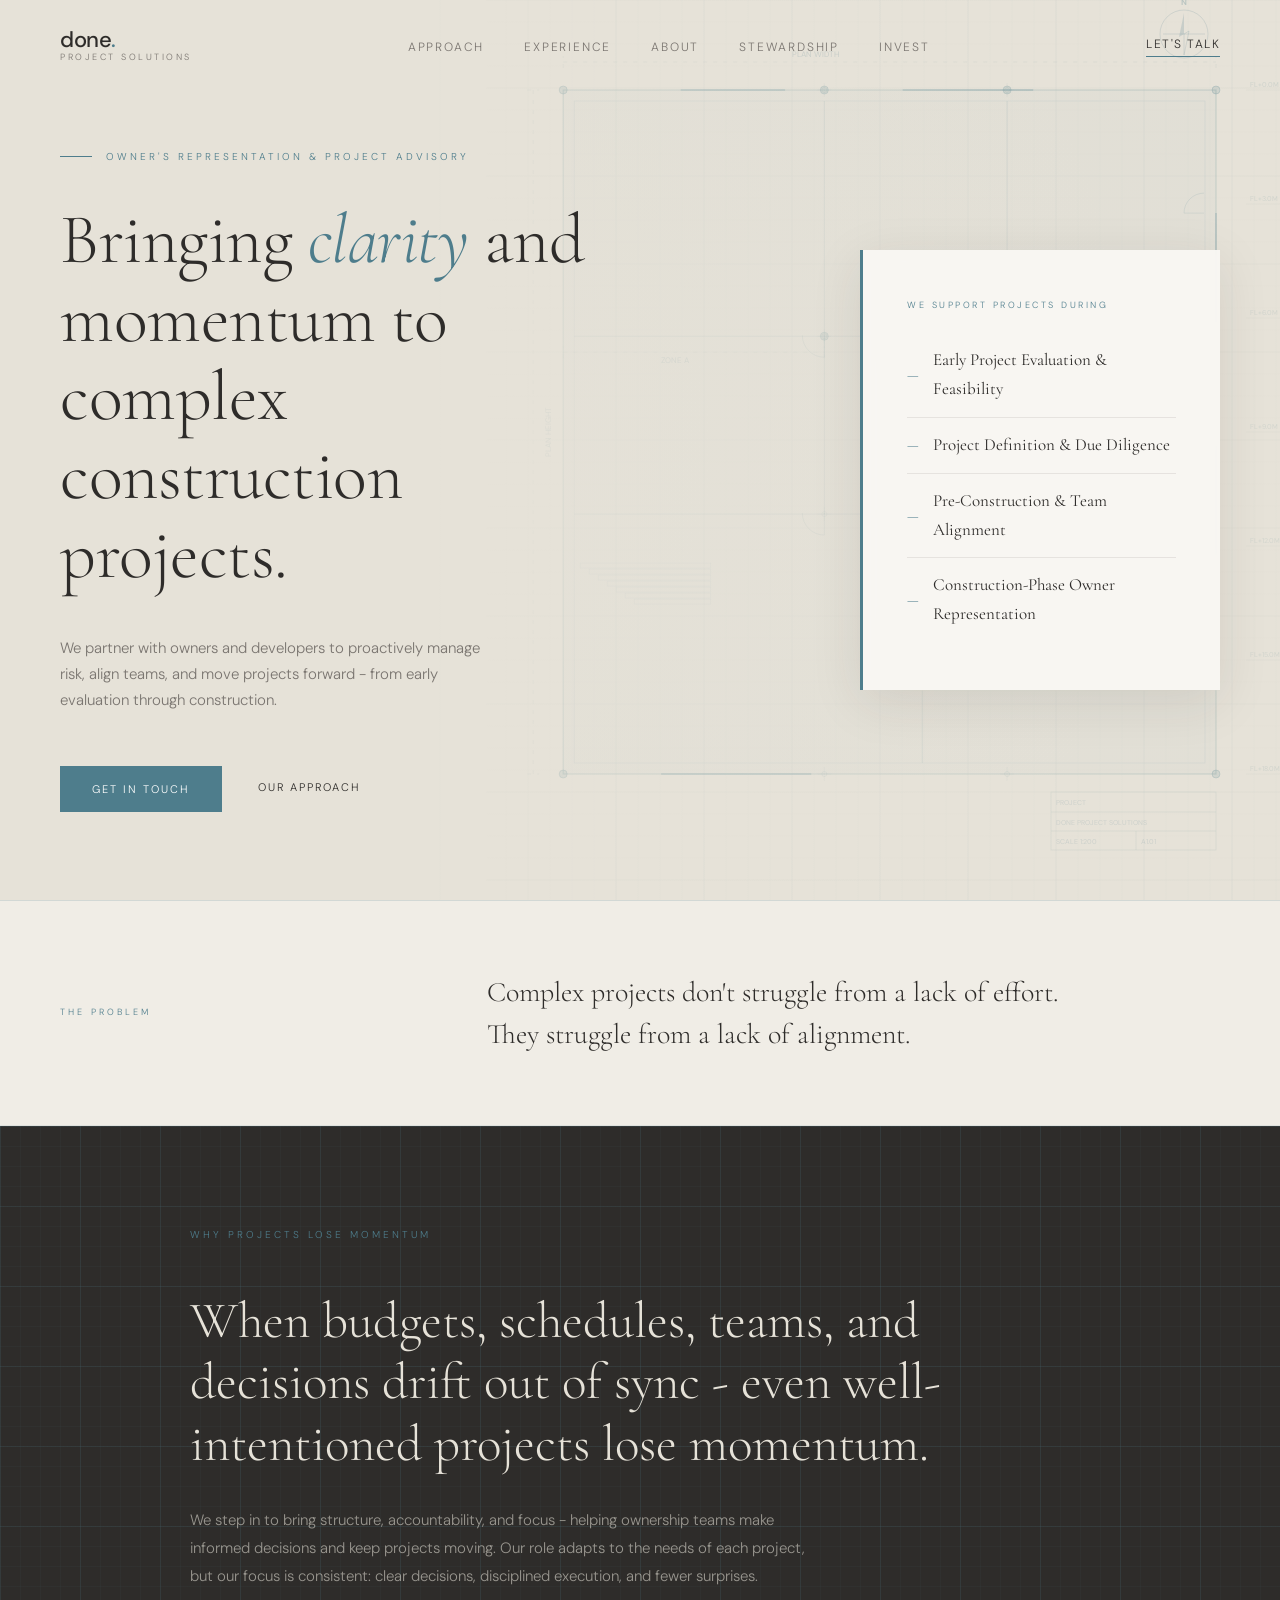
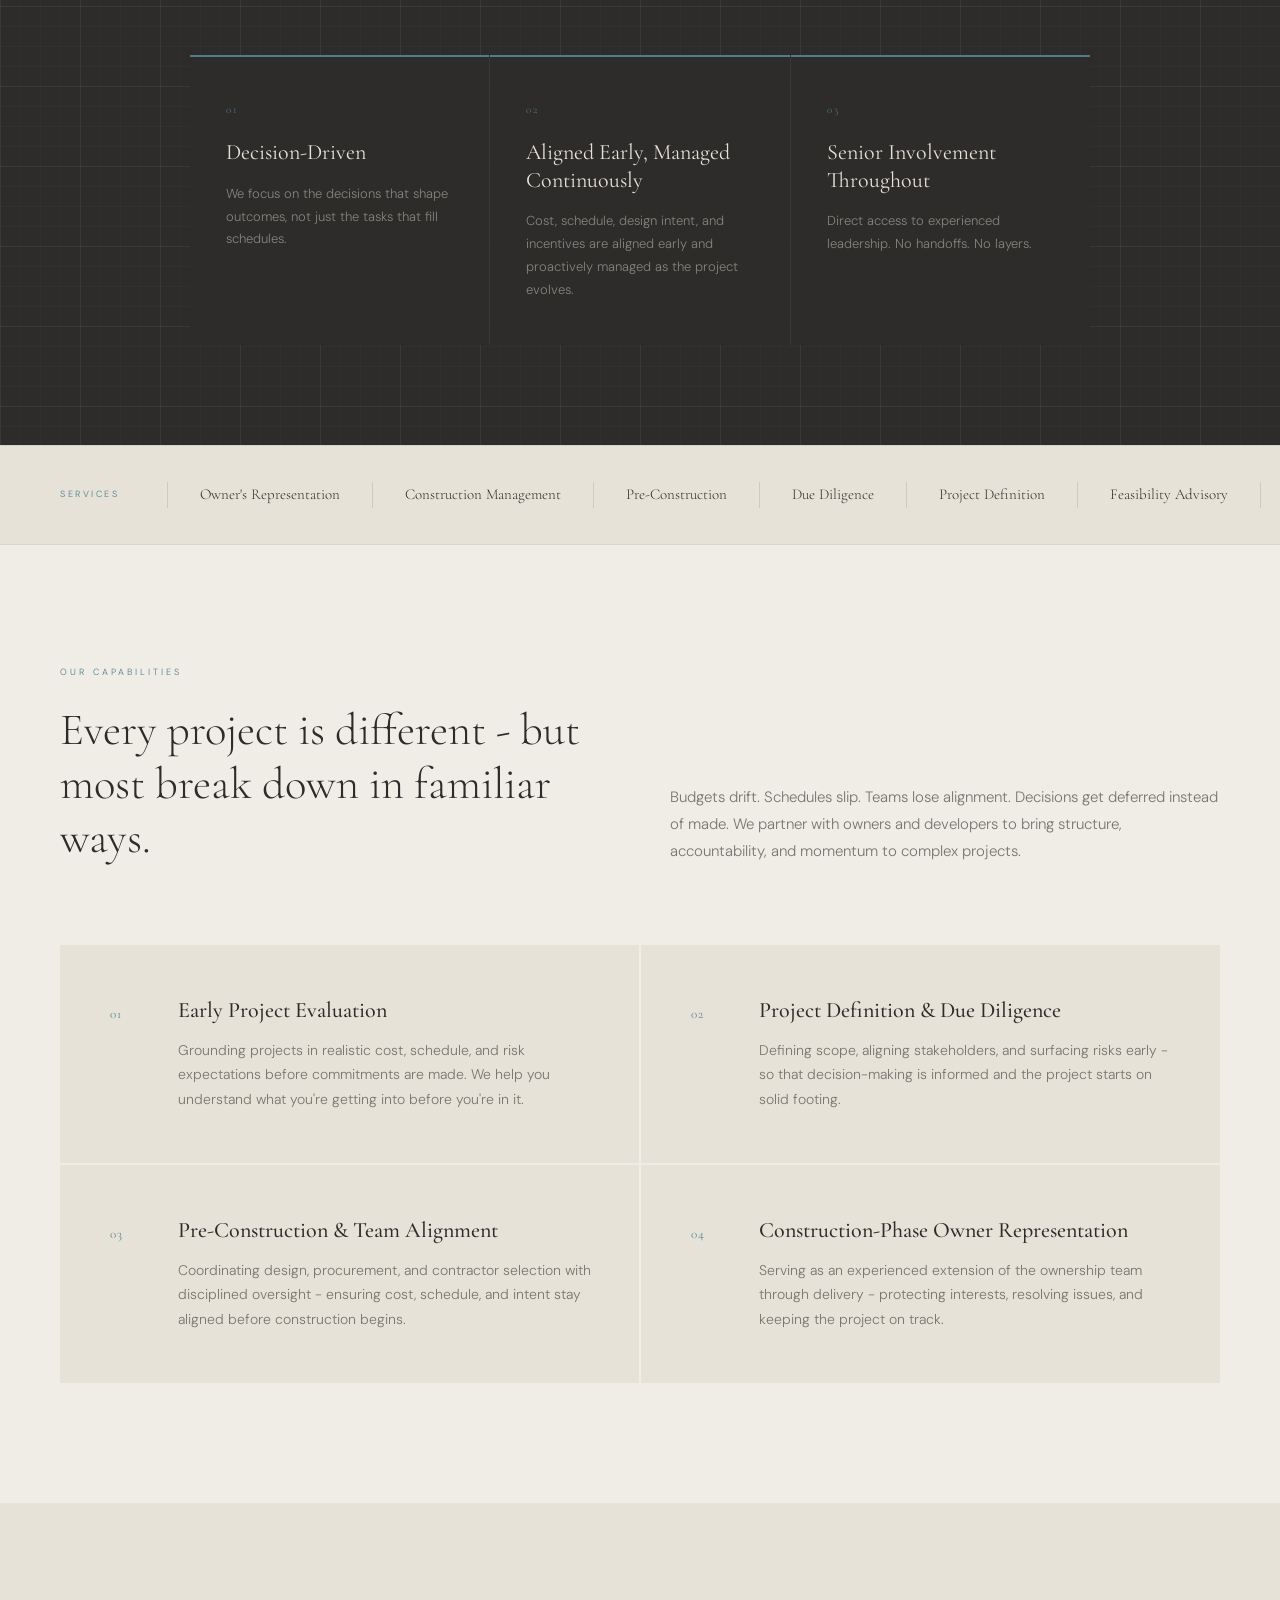
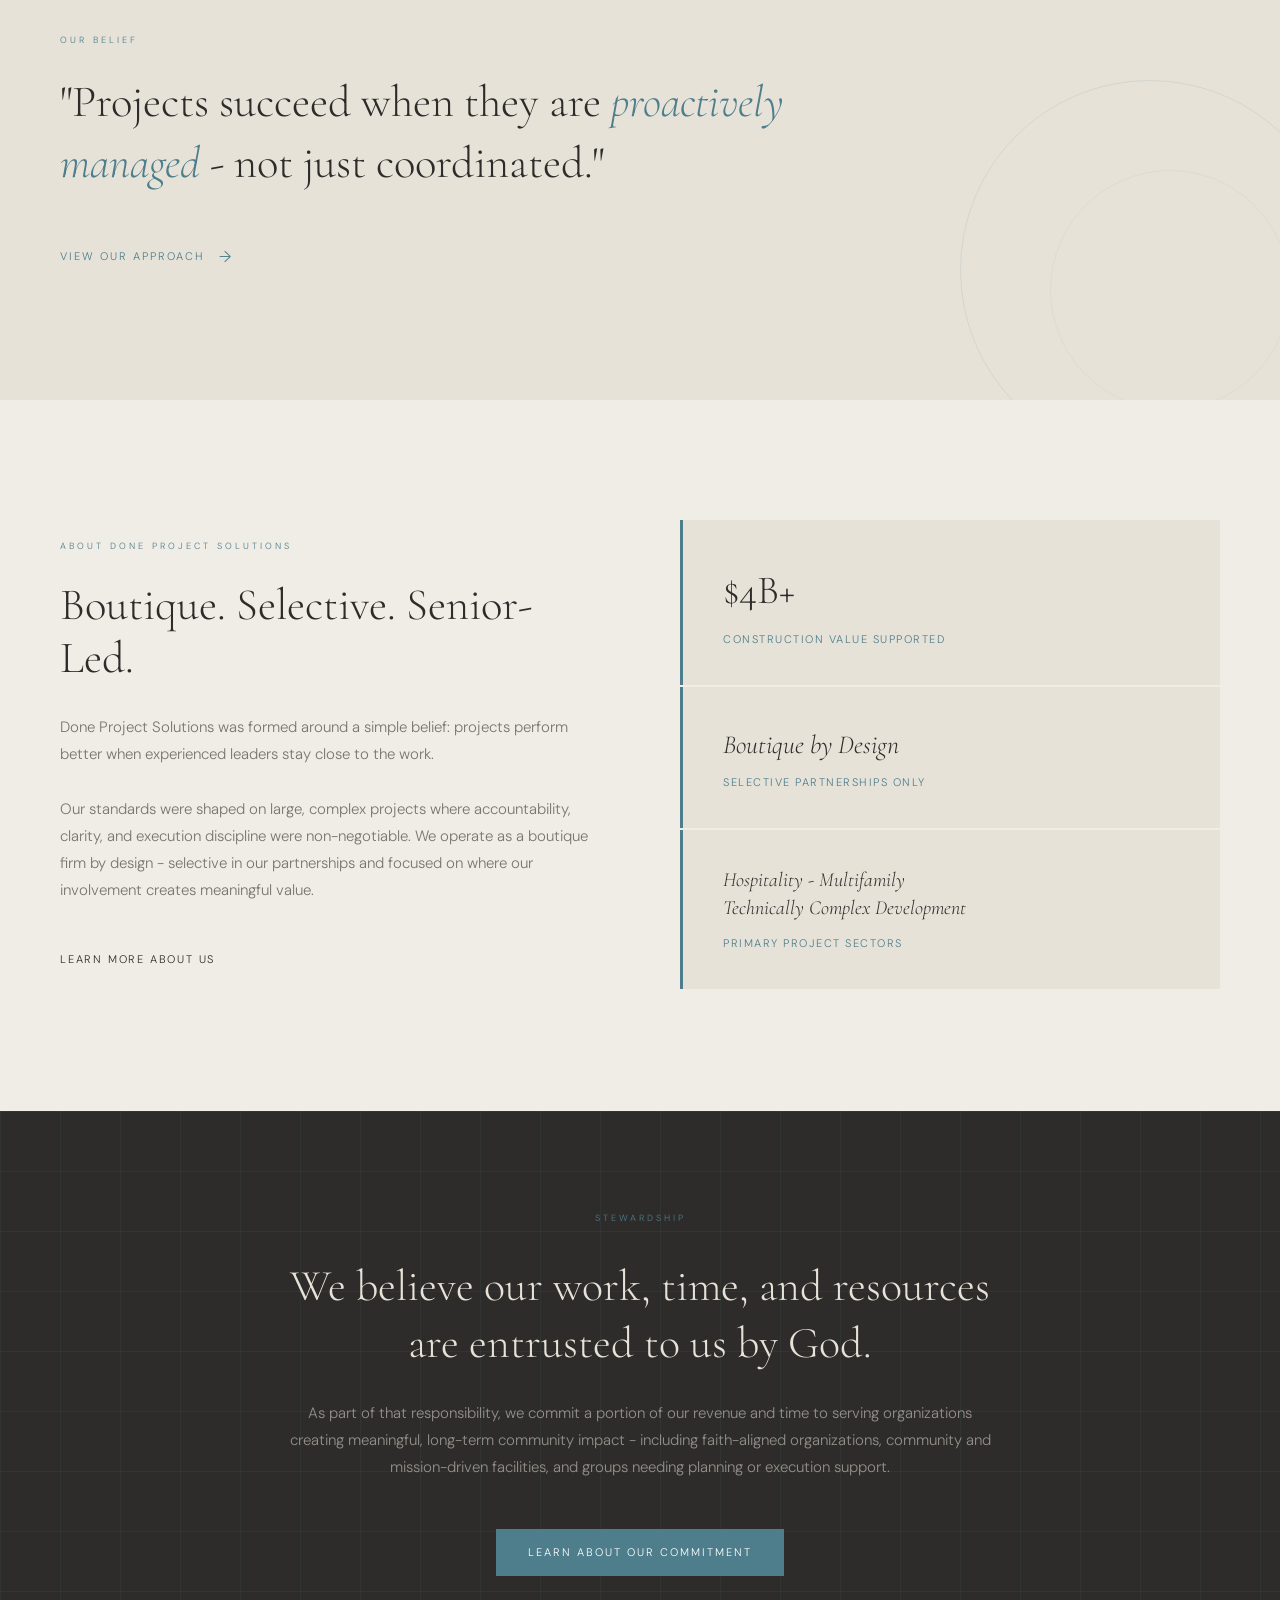
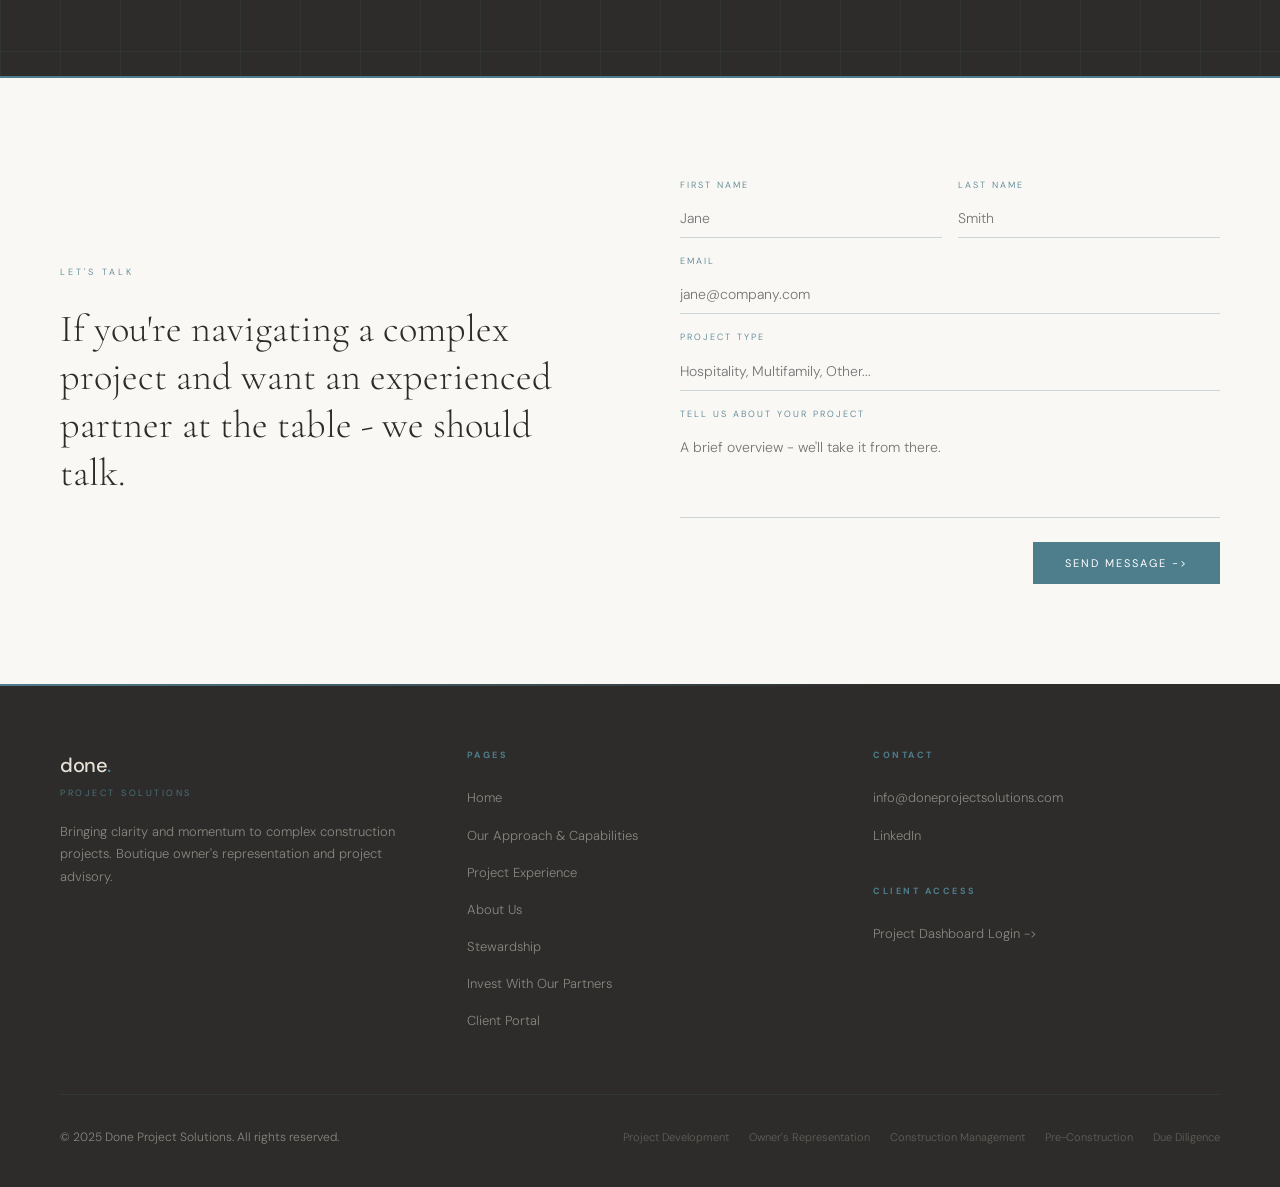
==== index.html @ 7e6932e5 "Add initial Done Project Solutions landing page Create a complete single-page marketing site with st" ====
<!DOCTYPE html>
<html lang="en">
<head>
  <meta charset="UTF-8" />
  <meta name="viewport" content="width=device-width, initial-scale=1.0" />
  <title>Done Project Solutions</title>
  <link rel="preconnect" href="https://fonts.googleapis.com" />
  <link rel="preconnect" href="https://fonts.gstatic.com" crossorigin />
  <link href="https://fonts.googleapis.com/css2?family=Cormorant+Garamond:ital,wght@0,300;0,400;0,500;0,600;1,300;1,400&family=DM+Sans:wght@300;400;500&display=swap" rel="stylesheet" />
  <style>
    *, *::before, *::after { box-sizing: border-box; margin: 0; padding: 0; }

    :root {
      --beige:     #e6e2d8;
      --beige-lt:  #f0ede6;
      --charcoal:  #2e2c2a;
      --mid:       #7a7570;
      --warm:      #c8bfaf;
      --off-white: #faf8f5;
      --accent:    #4e7d8c;
      --accent-lt: rgba(78,125,140,0.08);
      --serif:     'Cormorant Garamond', Georgia, serif;
      --sans:      'DM Sans', sans-serif;
    }

    html { scroll-behavior: smooth; }

    body {
      background: var(--beige);
      color: var(--charcoal);
      font-family: var(--sans);
      font-weight: 300;
      font-size: 16px;
      line-height: 1.7;
      -webkit-font-smoothing: antialiased;
    }

    /* ── NAV ── */
    nav {
      position: fixed; top: 0; left: 0; right: 0; z-index: 100;
      display: flex; align-items: center; justify-content: space-between;
      padding: 28px 60px;
      background: transparent;
      transition: background 0.4s ease, padding 0.4s ease;
    }
    nav.scrolled {
      background: rgba(230,226,216,0.96);
      backdrop-filter: blur(10px);
      padding: 18px 60px;
      border-bottom: 1px solid rgba(78,125,140,0.14);
    }
    .nav-logo {
      display: flex; flex-direction: column; line-height: 1.1;
      text-decoration: none; color: var(--charcoal);
    }
    .nav-logo .wordmark { font-family: var(--sans); font-weight: 500; font-size: 22px; letter-spacing: -0.5px; }
    .nav-logo .wordmark .dot { color: var(--accent); }
    .nav-logo .sub { font-size: 9px; letter-spacing: 2.5px; text-transform: uppercase; color: var(--mid); margin-top: 1px; }
    .nav-links { display: flex; gap: 40px; list-style: none; }
    .nav-links a { font-size: 12px; letter-spacing: 1.8px; text-transform: uppercase; text-decoration: none; color: var(--mid); transition: color 0.2s; }
    .nav-links a:hover { color: var(--accent); }
    .nav-cta { font-size: 12px; letter-spacing: 1.5px; text-transform: uppercase; text-decoration: none; color: var(--charcoal); border-bottom: 1px solid var(--accent); padding-bottom: 1px; transition: color 0.2s; }
    .nav-cta:hover { color: var(--accent); }

    /* ── HERO ── */
    .hero {
      min-height: 100vh;
      display: grid; grid-template-columns: 1fr 1fr;
      align-items: center;
      padding: 0 60px 80px;
      position: relative; overflow: hidden;
      background: var(--beige);
    }
    #blueprint-canvas {
      position: absolute; inset: 0;
      width: 100%; height: 100%;
      pointer-events: none; z-index: 0;
    }
    .hero-vignette {
      position: absolute; inset: 0; z-index: 1; pointer-events: none;
      background:
        radial-gradient(ellipse 60% 85% at 30% 50%, rgba(230,226,216,0.88) 0%, transparent 100%),
        radial-gradient(ellipse 45% 70% at 78% 55%, rgba(230,226,216,0.60) 0%, transparent 100%);
    }
    .hero-left { padding-top: 140px; align-self: center; position: relative; z-index: 2; }
    .hero-eyebrow {
      font-size: 10px; letter-spacing: 3px; text-transform: uppercase;
      color: var(--accent); margin-bottom: 36px;
      display: flex; align-items: center; gap: 14px;
    }
    .hero-eyebrow::before { content: ''; display: block; width: 32px; height: 1px; background: var(--accent); }
    .hero-headline {
      font-family: var(--serif); font-weight: 300;
      font-size: clamp(42px, 5.5vw, 72px); line-height: 1.12;
      letter-spacing: -0.5px; color: var(--charcoal);
      margin-bottom: 40px; max-width: 560px;
    }
    .hero-headline em { font-style: italic; color: var(--accent); }
    .hero-sub { font-size: 15px; color: var(--mid); line-height: 1.75; max-width: 420px; margin-bottom: 52px; }
    .hero-actions { display: flex; align-items: center; gap: 36px; }

    .btn-primary {
      display: inline-block; padding: 14px 32px;
      background: var(--accent); color: #fff;
      font-family: var(--sans); font-size: 11px; letter-spacing: 2px;
      text-transform: uppercase; text-decoration: none; border: none; cursor: pointer;
      transition: background 0.25s;
    }
    .btn-primary:hover { background: #3c636f; }
    .btn-text {
      font-size: 11px; letter-spacing: 1.8px; text-transform: uppercase;
      color: var(--charcoal); text-decoration: none;
      border-bottom: 1px solid transparent; padding-bottom: 2px;
      transition: border-color 0.2s, color 0.2s;
    }
    .btn-text:hover { border-color: var(--accent); color: var(--accent); }

    .hero-right {
      display: flex; justify-content: flex-end; align-items: center;
      padding-top: 120px; position: relative; z-index: 2;
    }
    .hero-card {
      width: 360px;
      background: rgba(250,248,245,0.93);
      backdrop-filter: blur(8px);
      padding: 48px 44px;
      border-left: 3px solid var(--accent);
      box-shadow: 0 12px 48px rgba(46,44,42,0.10);
    }
    .hero-card-label { font-size: 9px; letter-spacing: 2.5px; text-transform: uppercase; color: var(--accent); margin-bottom: 20px; }
    .hero-card ul { list-style: none; }
    .hero-card ul li {
      font-family: var(--serif); font-size: 17px; font-weight: 400; color: var(--charcoal);
      padding: 13px 0; border-bottom: 1px solid rgba(122,117,112,0.15);
      display: flex; align-items: center; gap: 14px;
    }
    .hero-card ul li::before { content: '—'; color: var(--accent); font-size: 14px; flex-shrink: 0; }
    .hero-card ul li:last-child { border-bottom: none; }

    /* ── DIVIDER ── */
    .divider-section {
      padding: 70px 60px;
      border-top: 1px solid rgba(78,125,140,0.18);
      border-bottom: 1px solid rgba(78,125,140,0.10);
      display: grid; grid-template-columns: 1fr 2fr; gap: 60px; align-items: center;
      background: var(--beige-lt);
    }
    .divider-label { font-size: 9px; letter-spacing: 3px; text-transform: uppercase; color: var(--accent); }
    .divider-text { font-family: var(--serif); font-size: clamp(20px, 2.5vw, 28px); font-weight: 300; line-height: 1.5; }

    /* ── TENSION ── */
    .tension {
      padding: 100px 60px;
      background: var(--charcoal); color: var(--beige);
      position: relative; overflow: hidden;
    }
    .tension::before {
      content: '';
      position: absolute; inset: 0; pointer-events: none;
      background-image:
        linear-gradient(rgba(78,125,140,0.13) 1px, transparent 1px),
        linear-gradient(90deg, rgba(78,125,140,0.13) 1px, transparent 1px),
        linear-gradient(rgba(78,125,140,0.05) 1px, transparent 1px),
        linear-gradient(90deg, rgba(78,125,140,0.05) 1px, transparent 1px);
      background-size: 80px 80px, 80px 80px, 20px 20px, 20px 20px;
    }
    .tension-inner { max-width: 900px; margin: 0 auto; position: relative; z-index: 1; }
    .tension-eyebrow { font-size: 10px; letter-spacing: 3px; text-transform: uppercase; color: var(--accent); margin-bottom: 48px; }
    .tension-headline { font-family: var(--serif); font-size: clamp(32px, 4vw, 52px); font-weight: 300; line-height: 1.2; margin-bottom: 32px; }
    .tension-body { font-size: 15px; color: rgba(230,226,216,0.58); line-height: 1.85; max-width: 640px; margin-bottom: 64px; }
    .tension-pillars {
      display: grid; grid-template-columns: repeat(3, 1fr);
      gap: 1px; background: rgba(78,125,140,0.18);
    }
    .pillar { background: var(--charcoal); padding: 44px 36px; border-top: 2px solid var(--accent); transition: background 0.3s; }
    .pillar:hover { background: rgba(78,125,140,0.06); }
    .pillar-num { font-family: var(--serif); font-size: 11px; letter-spacing: 2px; color: var(--accent); margin-bottom: 20px; }
    .pillar-title { font-family: var(--serif); font-size: 22px; font-weight: 400; color: var(--beige); margin-bottom: 16px; line-height: 1.25; }
    .pillar-text { font-size: 13px; color: rgba(230,226,216,0.48); line-height: 1.75; }

    /* ── SERVICES BAR ── */
    .services-bar {
      padding: 36px 60px;
      border-top: 1px solid rgba(78,125,140,0.14);
      border-bottom: 1px solid rgba(78,125,140,0.10);
      background: var(--beige);
      display: flex; align-items: center; overflow-x: auto;
    }
    .services-bar-label { font-size: 9px; letter-spacing: 2.5px; text-transform: uppercase; color: var(--accent); white-space: nowrap; margin-right: 48px; flex-shrink: 0; }
    .service-pill { font-family: var(--serif); font-size: 15px; color: var(--charcoal); white-space: nowrap; padding: 0 32px; border-left: 1px solid rgba(78,125,140,0.2); }
    .service-pill:last-child { border-right: 1px solid rgba(78,125,140,0.2); }

    /* ── APPROACH ── */
    .approach { padding: 120px 60px; background: var(--beige-lt); }
    .section-header { display: grid; grid-template-columns: 1fr 1fr; gap: 60px; margin-bottom: 80px; align-items: end; }
    .section-label { font-size: 9px; letter-spacing: 3px; text-transform: uppercase; color: var(--accent); margin-bottom: 24px; }
    .section-headline { font-family: var(--serif); font-size: clamp(32px, 3.5vw, 48px); font-weight: 300; line-height: 1.2; }
    .section-intro { font-size: 15px; color: var(--mid); line-height: 1.8; align-self: end; }
    .approach-items { display: grid; grid-template-columns: repeat(2, 1fr); gap: 2px; }
    .approach-item {
      background: var(--beige); padding: 52px 48px;
      display: grid; grid-template-columns: 40px 1fr; gap: 28px; align-items: start;
      border-left: 2px solid transparent;
      transition: background 0.25s, border-color 0.25s;
    }
    .approach-item:hover { background: var(--off-white); border-left-color: var(--accent); }
    .approach-item-num { font-family: var(--serif); font-size: 13px; letter-spacing: 1px; color: var(--accent); padding-top: 6px; }
    .approach-item-title { font-family: var(--serif); font-size: 22px; font-weight: 500; margin-bottom: 14px; line-height: 1.2; }
    .approach-item-text { font-size: 14px; color: var(--mid); line-height: 1.75; }

    /* ── STATEMENT ── */
    .statement {
      padding: 130px 60px; background: var(--beige);
      position: relative; overflow: hidden;
    }
    .statement::after {
      content: '';
      position: absolute; bottom: -60px; right: -60px;
      width: 380px; height: 380px; border-radius: 50%;
      border: 1px solid rgba(78,125,140,0.12); pointer-events: none;
    }
    .statement::before {
      content: '';
      position: absolute; bottom: -10px; right: -10px;
      width: 240px; height: 240px; border-radius: 50%;
      border: 1px solid rgba(78,125,140,0.07); pointer-events: none;
    }
    .statement-inner { max-width: 820px; position: relative; z-index: 1; }
    .statement-quote { font-family: var(--serif); font-size: clamp(28px, 3.5vw, 46px); font-weight: 300; line-height: 1.35; margin-bottom: 48px; }
    .statement-quote em { font-style: italic; color: var(--accent); }
    .statement-link { display: inline-flex; align-items: center; gap: 14px; font-size: 11px; letter-spacing: 2px; text-transform: uppercase; text-decoration: none; color: var(--accent); }
    .statement-link::after { content: '→'; font-size: 16px; transition: transform 0.2s; }
    .statement-link:hover::after { transform: translateX(5px); }

    /* ── ABOUT ── */
    .about-section { padding: 120px 60px; background: var(--beige-lt); display: grid; grid-template-columns: 1fr 1fr; gap: 80px; align-items: center; }
    .stat-card { padding: 36px 40px; border-left: 3px solid var(--accent); background: var(--beige); margin-bottom: 2px; transition: background 0.25s; }
    .stat-card:hover { background: var(--off-white); }
    .stat-number { font-family: var(--serif); font-size: 40px; color: var(--charcoal); font-weight: 300; }
    .stat-label { font-size: 11px; letter-spacing: 1.5px; text-transform: uppercase; color: var(--accent); margin-top: 6px; }

    /* ── STEWARDSHIP ── */
    .stewardship-section {
      padding: 100px 60px; background: var(--charcoal); color: var(--beige);
      position: relative; overflow: hidden;
    }
    .stewardship-section::before {
      content: '';
      position: absolute; inset: 0;
      background-image:
        linear-gradient(rgba(78,125,140,0.10) 1px, transparent 1px),
        linear-gradient(90deg, rgba(78,125,140,0.10) 1px, transparent 1px);
      background-size: 60px 60px;
      pointer-events: none;
    }

    /* ── CONTACT CTA ── */
    .contact-cta {
      padding: 100px 60px; background: var(--off-white);
      display: grid; grid-template-columns: 1fr 1fr; gap: 80px; align-items: center;
      border-top: 2px solid var(--accent);
    }
    .cta-headline { font-family: var(--serif); font-size: clamp(30px, 3vw, 42px); font-weight: 300; line-height: 1.25; }
    .cta-form { display: flex; flex-direction: column; gap: 16px; }
    .form-row { display: grid; grid-template-columns: 1fr 1fr; gap: 16px; }
    .form-field { display: flex; flex-direction: column; gap: 6px; }
    .form-field label { font-size: 9px; letter-spacing: 2px; text-transform: uppercase; color: var(--accent); }
    .form-field input, .form-field textarea {
      background: none; border: none;
      border-bottom: 1px solid rgba(78,125,140,0.28);
      padding: 10px 0;
      font-family: var(--sans); font-size: 14px; font-weight: 300; color: var(--charcoal);
      outline: none; transition: border-color 0.2s; width: 100%;
    }
    .form-field input:focus, .form-field textarea:focus { border-bottom-color: var(--accent); }
    .form-field textarea { resize: none; height: 90px; }
    .form-submit { margin-top: 8px; display: flex; justify-content: flex-end; }

    /* ── FOOTER ── */
    footer { background: var(--charcoal); color: rgba(230,226,216,0.5); padding: 64px 60px 40px; position: relative; }
    footer::before { content: ''; position: absolute; top: 0; left: 0; right: 0; height: 2px; background: linear-gradient(90deg, var(--accent) 0%, transparent 70%); }
    .footer-top { display: grid; grid-template-columns: 1fr 1fr 1fr; gap: 60px; margin-bottom: 60px; }
    .footer-brand .wordmark { font-family: var(--sans); font-weight: 500; font-size: 20px; color: var(--beige); letter-spacing: -0.5px; }
    .footer-brand .wordmark .dot { color: var(--accent); }
    .footer-brand .sub { font-size: 9px; letter-spacing: 2.5px; text-transform: uppercase; color: var(--accent); margin-top: 4px; margin-bottom: 20px; }
    .footer-brand p { font-size: 13px; line-height: 1.7; }
    .footer-col h4 { font-size: 9px; letter-spacing: 2.5px; text-transform: uppercase; color: var(--accent); margin-bottom: 20px; }
    .footer-col ul { list-style: none; display: flex; flex-direction: column; gap: 10px; }
    .footer-col ul li a { font-size: 13px; color: rgba(230,226,216,0.5); text-decoration: none; transition: color 0.2s; }
    .footer-col ul li a:hover { color: var(--beige); }
    .footer-bottom { border-top: 1px solid rgba(78,125,140,0.12); padding-top: 32px; display: flex; justify-content: space-between; align-items: center; font-size: 12px; }
    .footer-services { display: flex; flex-wrap: wrap; gap: 6px 20px; font-size: 11px; color: rgba(230,226,216,0.28); }

    /* ── REVEAL ── */
    .reveal { opacity: 0; transform: translateY(28px); transition: opacity 0.75s ease, transform 0.75s ease; }
    .reveal.visible { opacity: 1; transform: none; }
    .reveal-delay-1 { transition-delay: 0.10s; }
    .reveal-delay-2 { transition-delay: 0.20s; }
    .reveal-delay-3 { transition-delay: 0.32s; }

    /* ── MOBILE ── */
    @media (max-width: 900px) {
      nav { padding: 24px 28px; }
      nav.scrolled { padding: 16px 28px; }
      .nav-links, .nav-cta { display: none; }
      .hero { grid-template-columns: 1fr; padding: 120px 28px 60px; min-height: auto; }
      .hero-left { padding-top: 0; }
      .hero-right { display: none; }
      .divider-section, .tension, .approach, .statement, .about-section, .stewardship-section, .contact-cta { padding: 70px 28px; }
      .tension-pillars, .section-header, .approach-items, .footer-top, .about-section, .contact-cta { grid-template-columns: 1fr; }
      .approach-item { padding: 36px 28px; }
      .services-bar { padding: 28px; }
      .footer-bottom { flex-direction: column; gap: 16px; text-align: center; }
      .form-row { grid-template-columns: 1fr; }
    }
  </style>
</head>
<body>

<!-- NAV -->
<nav id="nav">
  <a class="nav-logo" href="#">
    <span class="wordmark">done<span class="dot">.</span></span>
    <span class="sub">Project Solutions</span>
  </a>
  <ul class="nav-links">
    <li><a href="#approach">Approach</a></li>
    <li><a href="#experience">Experience</a></li>
    <li><a href="#about">About</a></li>
    <li><a href="#stewardship">Stewardship</a></li>
    <li><a href="#invest">Invest</a></li>
  </ul>
  <a class="nav-cta" href="#contact">Let's Talk</a>
</nav>

<!-- HERO -->
<section class="hero">
  <canvas id="blueprint-canvas"></canvas>
  <div class="hero-vignette"></div>

  <div class="hero-left">
    <p class="hero-eyebrow reveal">Owner's Representation &amp; Project Advisory</p>
    <h1 class="hero-headline reveal reveal-delay-1">
      Bringing <em>clarity</em> and momentum to complex construction projects.
    </h1>
    <p class="hero-sub reveal reveal-delay-2">
      We partner with owners and developers to proactively manage risk, align teams, and move projects forward - from early evaluation through construction.
    </p>
    <div class="hero-actions reveal reveal-delay-3">
      <a href="#contact" class="btn-primary">Get in Touch</a>
      <a href="#approach" class="btn-text">Our Approach</a>
    </div>
  </div>

  <div class="hero-right reveal reveal-delay-2">
    <div class="hero-card">
      <p class="hero-card-label">We support projects during</p>
      <ul>
        <li>Early Project Evaluation &amp; Feasibility</li>
        <li>Project Definition &amp; Due Diligence</li>
        <li>Pre-Construction &amp; Team Alignment</li>
        <li>Construction-Phase Owner Representation</li>
      </ul>
    </div>
  </div>
</section>

<!-- DIVIDER -->
<div class="divider-section">
  <p class="divider-label reveal">The problem</p>
  <p class="divider-text reveal reveal-delay-1">
    Complex projects don't struggle from a lack of effort.<br>They struggle from a lack of alignment.
  </p>
</div>

<!-- TENSION -->
<section class="tension">
  <div class="tension-inner">
    <p class="tension-eyebrow reveal">Why projects lose momentum</p>
    <h2 class="tension-headline reveal reveal-delay-1">
      When budgets, schedules, teams, and decisions drift out of sync - even well-intentioned projects lose momentum.
    </h2>
    <p class="tension-body reveal reveal-delay-2">
      We step in to bring structure, accountability, and focus - helping ownership teams make informed decisions and keep projects moving. Our role adapts to the needs of each project, but our focus is consistent: clear decisions, disciplined execution, and fewer surprises.
    </p>
    <div class="tension-pillars">
      <div class="pillar reveal">
        <p class="pillar-num">01</p>
        <h3 class="pillar-title">Decision-Driven</h3>
        <p class="pillar-text">We focus on the decisions that shape outcomes, not just the tasks that fill schedules.</p>
      </div>
      <div class="pillar reveal reveal-delay-1">
        <p class="pillar-num">02</p>
        <h3 class="pillar-title">Aligned Early, Managed Continuously</h3>
        <p class="pillar-text">Cost, schedule, design intent, and incentives are aligned early and proactively managed as the project evolves.</p>
      </div>
      <div class="pillar reveal reveal-delay-2">
        <p class="pillar-num">03</p>
        <h3 class="pillar-title">Senior Involvement Throughout</h3>
        <p class="pillar-text">Direct access to experienced leadership. No handoffs. No layers.</p>
      </div>
    </div>
  </div>
</section>

<!-- SERVICES BAR -->
<div class="services-bar">
  <p class="services-bar-label">Services</p>
  <span class="service-pill">Owner's Representation</span>
  <span class="service-pill">Construction Management</span>
  <span class="service-pill">Pre-Construction</span>
  <span class="service-pill">Due Diligence</span>
  <span class="service-pill">Project Definition</span>
  <span class="service-pill">Feasibility Advisory</span>
</div>

<!-- APPROACH -->
<section class="approach" id="approach">
  <div class="section-header">
    <div>
      <p class="section-label reveal">Our Capabilities</p>
      <h2 class="section-headline reveal reveal-delay-1">Every project is different - but most break down in familiar ways.</h2>
    </div>
    <p class="section-intro reveal reveal-delay-2">
      Budgets drift. Schedules slip. Teams lose alignment. Decisions get deferred instead of made. We partner with owners and developers to bring structure, accountability, and momentum to complex projects.
    </p>
  </div>
  <div class="approach-items">
    <div class="approach-item reveal">
      <span class="approach-item-num">01</span>
      <div>
        <h3 class="approach-item-title">Early Project Evaluation</h3>
        <p class="approach-item-text">Grounding projects in realistic cost, schedule, and risk expectations before commitments are made. We help you understand what you're getting into before you're in it.</p>
      </div>
    </div>
    <div class="approach-item reveal reveal-delay-1">
      <span class="approach-item-num">02</span>
      <div>
        <h3 class="approach-item-title">Project Definition &amp; Due Diligence</h3>
        <p class="approach-item-text">Defining scope, aligning stakeholders, and surfacing risks early - so that decision-making is informed and the project starts on solid footing.</p>
      </div>
    </div>
    <div class="approach-item reveal reveal-delay-1">
      <span class="approach-item-num">03</span>
      <div>
        <h3 class="approach-item-title">Pre-Construction &amp; Team Alignment</h3>
        <p class="approach-item-text">Coordinating design, procurement, and contractor selection with disciplined oversight - ensuring cost, schedule, and intent stay aligned before construction begins.</p>
      </div>
    </div>
    <div class="approach-item reveal reveal-delay-2">
      <span class="approach-item-num">04</span>
      <div>
        <h3 class="approach-item-title">Construction-Phase Owner Representation</h3>
        <p class="approach-item-text">Serving as an experienced extension of the ownership team through delivery - protecting interests, resolving issues, and keeping the project on track.</p>
      </div>
    </div>
  </div>
</section>

<!-- STATEMENT -->
<section class="statement">
  <div class="statement-inner">
    <p class="section-label reveal">Our Belief</p>
    <p class="statement-quote reveal reveal-delay-1">
      "Projects succeed when they are <em>proactively managed</em> - not just coordinated."
    </p>
    <a href="#approach" class="statement-link reveal reveal-delay-2">View Our Approach</a>
  </div>
</section>

<!-- ABOUT -->
<section class="about-section" id="about">
  <div>
    <p class="section-label reveal">About Done Project Solutions</p>
    <h2 class="section-headline reveal reveal-delay-1" style="margin-bottom: 28px;">Boutique. Selective. Senior-Led.</h2>
    <p style="font-size:15px;color:var(--mid);line-height:1.8;margin-bottom:28px;" class="reveal reveal-delay-2">
      Done Project Solutions was formed around a simple belief: projects perform better when experienced leaders stay close to the work.
    </p>
    <p style="font-size:15px;color:var(--mid);line-height:1.8;margin-bottom:40px;" class="reveal reveal-delay-2">
      Our standards were shaped on large, complex projects where accountability, clarity, and execution discipline were non-negotiable. We operate as a boutique firm by design - selective in our partnerships and focused on where our involvement creates meaningful value.
    </p>
    <a href="#" class="btn-text reveal reveal-delay-3">Learn More About Us</a>
  </div>
  <div class="reveal reveal-delay-2">
    <div class="stat-card">
      <p class="stat-number">$4B+</p>
      <p class="stat-label">Construction Value Supported</p>
    </div>
    <div class="stat-card">
      <p class="stat-number" style="font-size:26px;font-style:italic;">Boutique by Design</p>
      <p class="stat-label">Selective Partnerships Only</p>
    </div>
    <div class="stat-card">
      <p class="stat-number" style="font-size:20px;font-style:italic;line-height:1.4;">Hospitality - Multifamily<br>Technically Complex Development</p>
      <p class="stat-label" style="margin-top:12px;">Primary Project Sectors</p>
    </div>
  </div>
</section>

<!-- STEWARDSHIP -->
<section class="stewardship-section" id="stewardship">
  <div style="max-width:720px;margin:0 auto;text-align:center;position:relative;z-index:1;">
    <p class="reveal" style="font-size:9px;letter-spacing:3px;text-transform:uppercase;color:var(--accent);margin-bottom:32px;">Stewardship</p>
    <h2 class="reveal reveal-delay-1" style="font-family:var(--serif);font-size:clamp(28px,3.5vw,44px);font-weight:300;line-height:1.3;margin-bottom:28px;">
      We believe our work, time, and resources are entrusted to us by God.
    </h2>
    <p class="reveal reveal-delay-2" style="font-size:15px;color:rgba(230,226,216,0.55);line-height:1.8;margin-bottom:48px;">
      As part of that responsibility, we commit a portion of our revenue and time to serving organizations creating meaningful, long-term community impact - including faith-aligned organizations, community and mission-driven facilities, and groups needing planning or execution support.
    </p>
    <a href="#" class="btn-primary reveal reveal-delay-3">Learn About Our Commitment</a>
  </div>
</section>

<!-- CONTACT -->
<section class="contact-cta" id="contact">
  <div>
    <p class="section-label reveal">Let's Talk</p>
    <h2 class="cta-headline reveal reveal-delay-1">
      If you're navigating a complex project and want an experienced partner at the table - we should talk.
    </h2>
  </div>
  <form class="cta-form reveal reveal-delay-2" onsubmit="return false;">
    <div class="form-row">
      <div class="form-field"><label>First Name</label><input type="text" placeholder="Jane" /></div>
      <div class="form-field"><label>Last Name</label><input type="text" placeholder="Smith" /></div>
    </div>
    <div class="form-field"><label>Email</label><input type="email" placeholder="jane@company.com" /></div>
    <div class="form-field"><label>Project Type</label><input type="text" placeholder="Hospitality, Multifamily, Other..." /></div>
    <div class="form-field"><label>Tell us about your project</label><textarea placeholder="A brief overview - we'll take it from there."></textarea></div>
    <div class="form-submit">
      <button type="submit" class="btn-primary">Send Message -></button>
    </div>
  </form>
</section>

<!-- FOOTER -->
<footer>
  <div class="footer-top">
    <div class="footer-brand">
      <p class="wordmark">done<span class="dot">.</span></p>
      <p class="sub">Project Solutions</p>
      <p>Bringing clarity and momentum to complex construction projects. Boutique owner's representation and project advisory.</p>
    </div>
    <div class="footer-col">
      <h4>Pages</h4>
      <ul>
        <li><a href="#">Home</a></li>
        <li><a href="#">Our Approach &amp; Capabilities</a></li>
        <li><a href="#">Project Experience</a></li>
        <li><a href="#">About Us</a></li>
        <li><a href="#">Stewardship</a></li>
        <li><a href="#">Invest With Our Partners</a></li>
        <li><a href="#">Client Portal</a></li>
      </ul>
    </div>
    <div class="footer-col">
      <h4>Contact</h4>
      <ul>
        <li><a href="mailto:info@doneprojectsolutions.com">info@doneprojectsolutions.com</a></li>
        <li><a href="#">LinkedIn</a></li>
      </ul>
      <div style="margin-top:36px;">
        <h4>Client Access</h4>
        <ul style="margin-top:12px;">
          <li><a href="#">Project Dashboard Login -></a></li>
        </ul>
      </div>
    </div>
  </div>
  <div class="footer-bottom">
    <p>© 2025 Done Project Solutions. All rights reserved.</p>
    <div class="footer-services">
      <span>Project Development</span>
      <span>Owner's Representation</span>
      <span>Construction Management</span>
      <span>Pre-Construction</span>
      <span>Due Diligence</span>
    </div>
  </div>
</footer>

<script>
/* -------------------------------------------------------------
   BLUEPRINT ARCHITECTURAL DRAWING - Canvas
------------------------------------------------------------- */
(function () {
  const canvas = document.getElementById('blueprint-canvas');
  const hero   = canvas.parentElement;
  const A = (o) => 'rgba(78,125,140,' + o + ')';
  const W2 = (o) => 'rgba(200,191,175,' + o + ')';

  function resize() {
    canvas.width  = hero.offsetWidth;
    canvas.height = hero.offsetHeight;
    draw();
  }

  function draw() {
    const W = canvas.width, H = canvas.height;
    const ctx = canvas.getContext('2d');
    ctx.clearRect(0, 0, W, H);

    const gs = 22, major = 4;
    for (let x = 0; x <= W; x += gs) {
      const m  = (Math.round(x / gs) % major === 0);
      const f  = Math.max(0, Math.min(1, (x / W - 0.30) / 0.22));
      ctx.beginPath(); ctx.moveTo(x, 0); ctx.lineTo(x, H);
      ctx.strokeStyle = A((m ? 0.11 : 0.05) * f);
      ctx.lineWidth   = m ? 0.7 : 0.35;
      ctx.stroke();
    }
    for (let y = 0; y <= H; y += gs) {
      const m = (Math.round(y / gs) % major === 0);
      const fx = 0.38;
      ctx.beginPath(); ctx.moveTo(W * fx, y); ctx.lineTo(W, y);
      ctx.strokeStyle = A(m ? 0.09 : 0.04);
      ctx.lineWidth   = m ? 0.6 : 0.3;
      ctx.stroke();
    }

    const ox = W * 0.44, oy = H * 0.10;
    const pw = W * 0.51, ph = H * 0.76;
    const wt = 11;

    ctx.fillStyle = A(0.04);
    ctx.fillRect(ox, oy, pw, ph);

    ctx.strokeStyle = A(0.24); ctx.lineWidth = 1.2;
    ctx.strokeRect(ox, oy, pw, ph);

    ctx.strokeStyle = A(0.14); ctx.lineWidth = 0.7;
    ctx.strokeRect(ox + wt, oy + wt, pw - wt*2, ph - wt*2);

    ctx.strokeStyle = A(0.18); ctx.lineWidth = 0.9;
    const segs = [
      [ox+wt,       oy+ph*0.36, ox+pw-wt,     oy+ph*0.36],
      [ox+wt,       oy+ph*0.62, ox+pw-wt,     oy+ph*0.62],
      [ox+pw*0.55,  oy+ph*0.62, ox+pw*0.55,   oy+ph-wt ],
      [ox+pw*0.40,  oy+wt,      ox+pw*0.40,   oy+ph*0.36],
      [ox+pw*0.40,  oy+ph*0.36, ox+pw*0.40,   oy+ph*0.62],
      [ox+pw*0.68,  oy+wt,      ox+pw*0.68,   oy+ph*0.36],
    ];
    segs.forEach(([x1,y1,x2,y2]) => {
      ctx.beginPath(); ctx.moveTo(x1,y1); ctx.lineTo(x2,y2); ctx.stroke();
    });

    function door(cx, cy, r, a0, a1, ccw) {
      ctx.strokeStyle = A(0.20); ctx.lineWidth = 0.8;
      ctx.beginPath(); ctx.moveTo(cx, cy);
      ctx.lineTo(cx + Math.cos(a0)*r, cy + Math.sin(a0)*r);
      ctx.stroke();
      ctx.beginPath(); ctx.arc(cx, cy, r, a0, a1, ccw); ctx.stroke();
    }
    door(ox+pw*0.40, oy+ph*0.36-1, 22, Math.PI*0.5, Math.PI, false);
    door(ox+pw*0.40, oy+ph*0.62-1, 22, Math.PI*0.5, Math.PI, false);
    door(ox+pw-wt-1, oy+ph*0.18,   20, Math.PI,     Math.PI*1.5, false);
    door(ox+pw*0.55-1, oy+ph*0.62, 18, 0, Math.PI*0.5, false);

    ctx.strokeStyle = A(0.28); ctx.lineWidth = 2;
    function wdw(x1,y1,x2,y2) { ctx.beginPath(); ctx.moveTo(x1,y1); ctx.lineTo(x2,y2); ctx.stroke(); }
    wdw(ox+pw*0.18, oy,     ox+pw*0.34, oy);
    wdw(ox+pw*0.52, oy,     ox+pw*0.72, oy);
    wdw(ox+pw,      oy+ph*0.18, ox+pw, oy+ph*0.34);
    wdw(ox+pw,      oy+ph*0.52, ox+pw, oy+ph*0.68);
    wdw(ox+pw*0.15, oy+ph, ox+pw*0.38, oy+ph);

    ctx.strokeStyle = A(0.13); ctx.lineWidth = 0.6;
    for (let s = 0; s < 7; s++) {
      ctx.strokeRect(ox+wt+6 + s*9, oy+ph*0.68+8 + s*6, pw*0.20 - s*9, 5);
    }

    [[ox,oy],[ox+pw,oy],[ox,oy+ph],[ox+pw,oy+ph],
     [ox+pw*0.40,oy],[ox+pw*0.68,oy],[ox+pw*0.40,oy+ph*0.36],[ox+pw*0.68,oy+ph*0.36]
    ].forEach(([cx,cy]) => {
      ctx.beginPath(); ctx.arc(cx, cy, 4, 0, Math.PI*2);
      ctx.fillStyle = A(0.18); ctx.fill();
      ctx.strokeStyle = A(0.30); ctx.lineWidth = 0.8; ctx.stroke();
    });

    ctx.setLineDash([4, 6]); ctx.lineWidth = 0.6;
    ctx.font = '8px DM Sans, sans-serif';

    function dim(x1,y1,x2,y2,label,lx,ly,angle) {
      ctx.strokeStyle = A(0.15);
      ctx.beginPath(); ctx.moveTo(x1,y1); ctx.lineTo(x2,y2); ctx.stroke();
      const ang = Math.atan2(y2-y1,x2-x1)+Math.PI/2, tk=6;
      [[x1,y1],[x2,y2]].forEach(([px,py])=>{
        ctx.beginPath();
        ctx.moveTo(px+Math.cos(ang)*tk, py+Math.sin(ang)*tk);
        ctx.lineTo(px-Math.cos(ang)*tk, py-Math.sin(ang)*tk);
        ctx.stroke();
      });
      ctx.setLineDash([]);
      ctx.fillStyle = A(0.28);
      ctx.save();
      if (angle) { ctx.translate(lx,ly); ctx.rotate(angle); ctx.fillText(label,-ctx.measureText(label).width/2, 0); ctx.restore(); }
      else        { ctx.fillText(label,lx,ly); ctx.restore(); }
      ctx.setLineDash([4,6]);
    }

    dim(ox, oy-28, ox+pw, oy-28, 'PLAN WIDTH', ox+pw*0.35, oy-33, 0);
    dim(ox-30, oy, ox-30, oy+ph, 'PLAN HEIGHT', ox-12, oy+ph*0.50, -Math.PI/2);
    dim(ox, oy+ph*0.36+16, ox+pw*0.40, oy+ph*0.36+16, 'ZONE A', ox+pw*0.15, oy+ph*0.36+27, 0);
    ctx.setLineDash([]);

    const ex = ox + pw + 30;
    ctx.strokeStyle = A(0.10); ctx.lineWidth = 0.5;
    for (let i = 0; i <= 6; i++) {
      const ey = oy + (ph/6)*i;
      ctx.beginPath(); ctx.moveTo(ex, ey); ctx.lineTo(ex+50, ey); ctx.stroke();
      ctx.fillStyle = A(0.18);
      ctx.font = '7px DM Sans, sans-serif';
      ctx.fillText('FL+'+ (i*3) +'.0M', ex+4, ey-3);
    }

    if (W > 700) {
      const cX = ox + pw - 32, cY = oy - 56, cR = 24;
      ctx.save();
      ctx.strokeStyle = A(0.22); ctx.lineWidth = 0.8;
      ctx.beginPath(); ctx.arc(cX, cY, cR, 0, Math.PI*2); ctx.stroke();
      ctx.beginPath(); ctx.moveTo(cX, cY-cR+3); ctx.lineTo(cX-5, cY+3); ctx.lineTo(cX, cY); ctx.closePath();
      ctx.fillStyle = A(0.22); ctx.fill();
      ctx.beginPath(); ctx.moveTo(cX, cY+cR-3); ctx.lineTo(cX+5, cY-3); ctx.lineTo(cX, cY); ctx.closePath();
      ctx.stroke();
      ctx.beginPath(); ctx.moveTo(cX-cR+3, cY); ctx.lineTo(cX+cR-3, cY); ctx.stroke();
      ctx.fillStyle = A(0.32); ctx.font = 'bold 8px DM Sans, sans-serif';
      ctx.fillText('N', cX-3, cY-cR-5);
      ctx.restore();
    }

    if (H > 400) {
      const tbX = ox + pw - 165, tbY = oy + ph + 18;
      ctx.strokeStyle = A(0.16); ctx.lineWidth = 0.7;
      ctx.strokeRect(tbX, tbY, 165, 58);
      ctx.beginPath(); ctx.moveTo(tbX, tbY+20); ctx.lineTo(tbX+165, tbY+20); ctx.stroke();
      ctx.beginPath(); ctx.moveTo(tbX, tbY+39); ctx.lineTo(tbX+165, tbY+39); ctx.stroke();
      ctx.beginPath(); ctx.moveTo(tbX+85, tbY+39); ctx.lineTo(tbX+85, tbY+58); ctx.stroke();
      ctx.fillStyle = A(0.22); ctx.font = '7px DM Sans, sans-serif';
      ctx.fillText('PROJECT', tbX+5, tbY+13);
      ctx.fillText('DONE PROJECT SOLUTIONS', tbX+5, tbY+33);
      ctx.fillText('SCALE 1:200', tbX+5, tbY+52);
      ctx.fillText('A1.01', tbX+90, tbY+52);
    }

    ctx.strokeStyle = A(0.14); ctx.lineWidth = 0.5;
    [ox+pw*0.40, ox+pw*0.68].forEach(x => {
      [oy, oy+ph*0.36, oy+ph*0.62, oy+ph].forEach(y => {
        ctx.beginPath(); ctx.moveTo(x-7,y); ctx.lineTo(x+7,y); ctx.stroke();
        ctx.beginPath(); ctx.moveTo(x,y-7); ctx.lineTo(x,y+7); ctx.stroke();
        ctx.beginPath(); ctx.arc(x,y,2.5,0,Math.PI*2);
        ctx.strokeStyle = A(0.22); ctx.stroke();
        ctx.strokeStyle = A(0.14);
      });
    });
  }

  window.addEventListener('resize', resize);
  resize();
})();

const nav = document.getElementById('nav');
window.addEventListener('scroll', () => nav.classList.toggle('scrolled', window.scrollY > 60));

const obs = new IntersectionObserver(entries => {
  entries.forEach(e => { if (e.isIntersecting) { e.target.classList.add('visible'); obs.unobserve(e.target); } });
}, { threshold: 0.12 });
document.querySelectorAll('.reveal').forEach(el => obs.observe(el));

setTimeout(() => document.querySelectorAll('.hero .reveal').forEach(el => el.classList.add('visible')), 150);
</script>
</body>
</html>
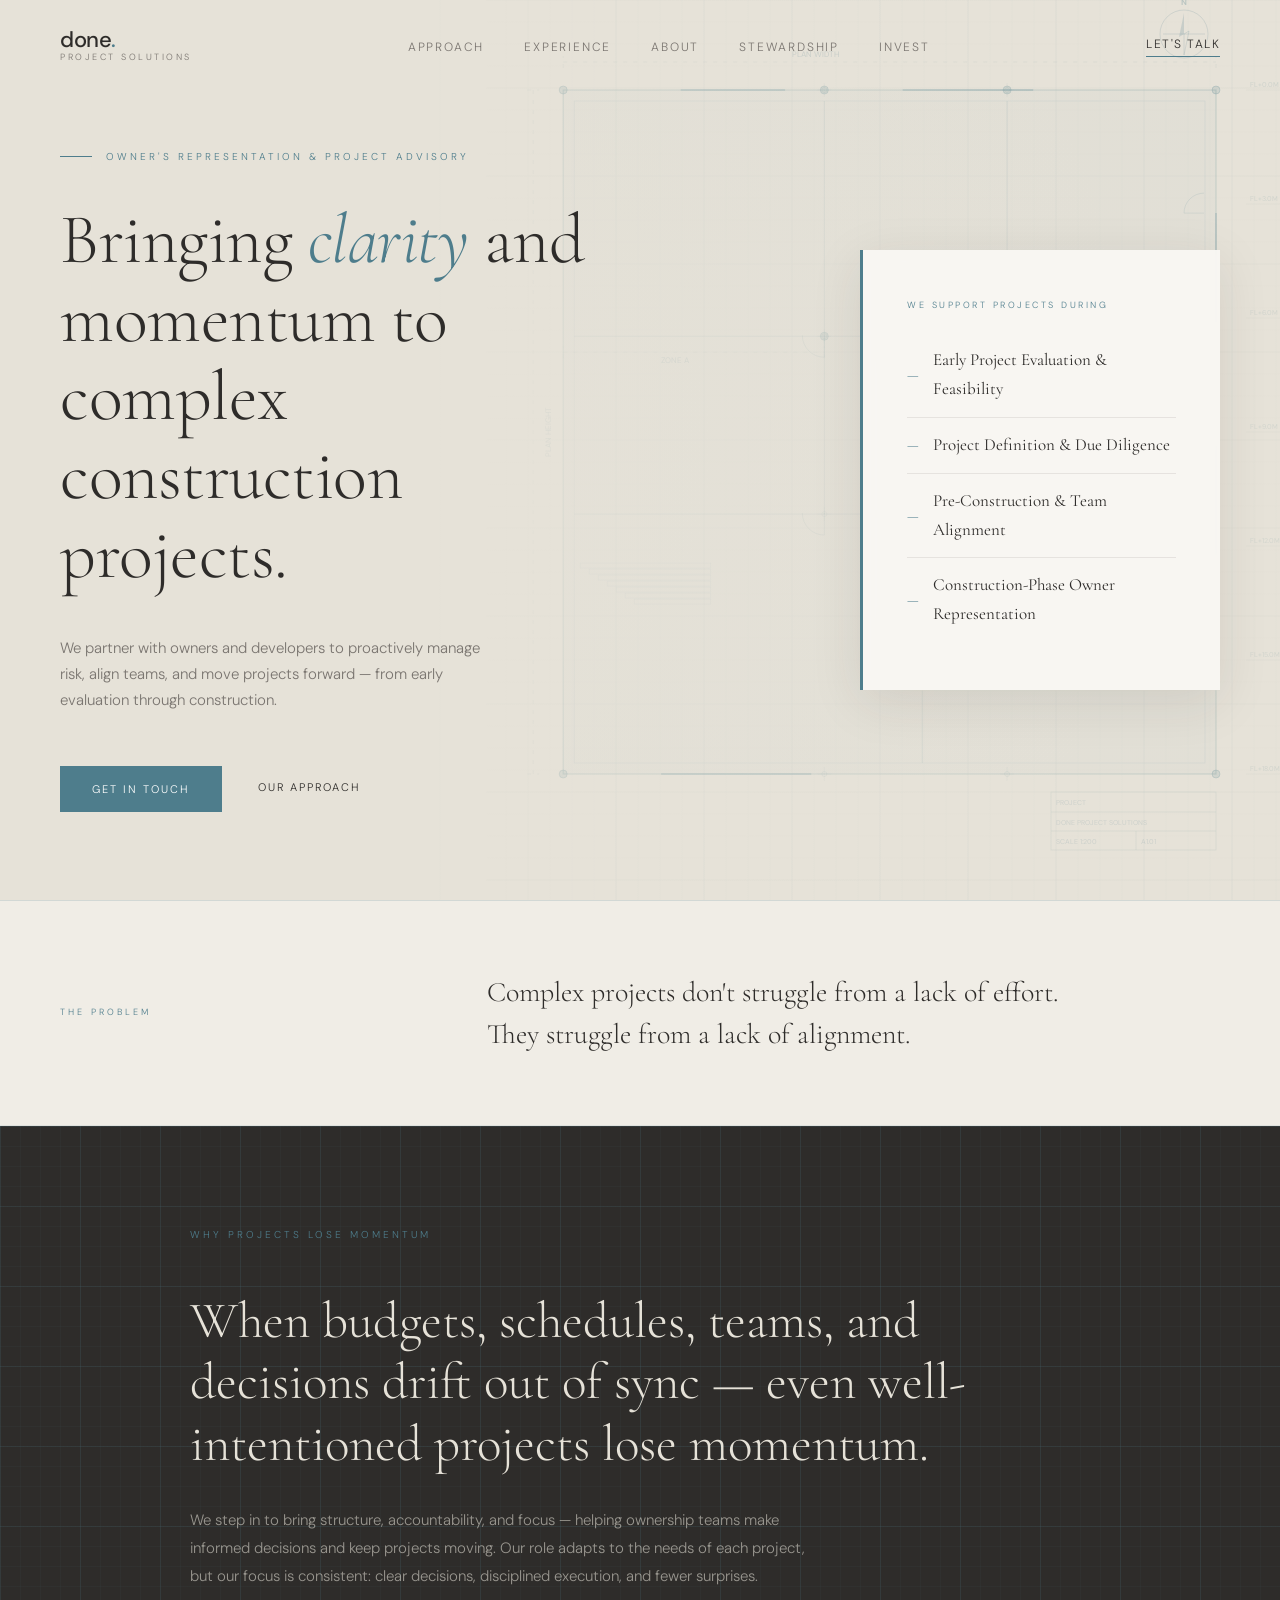
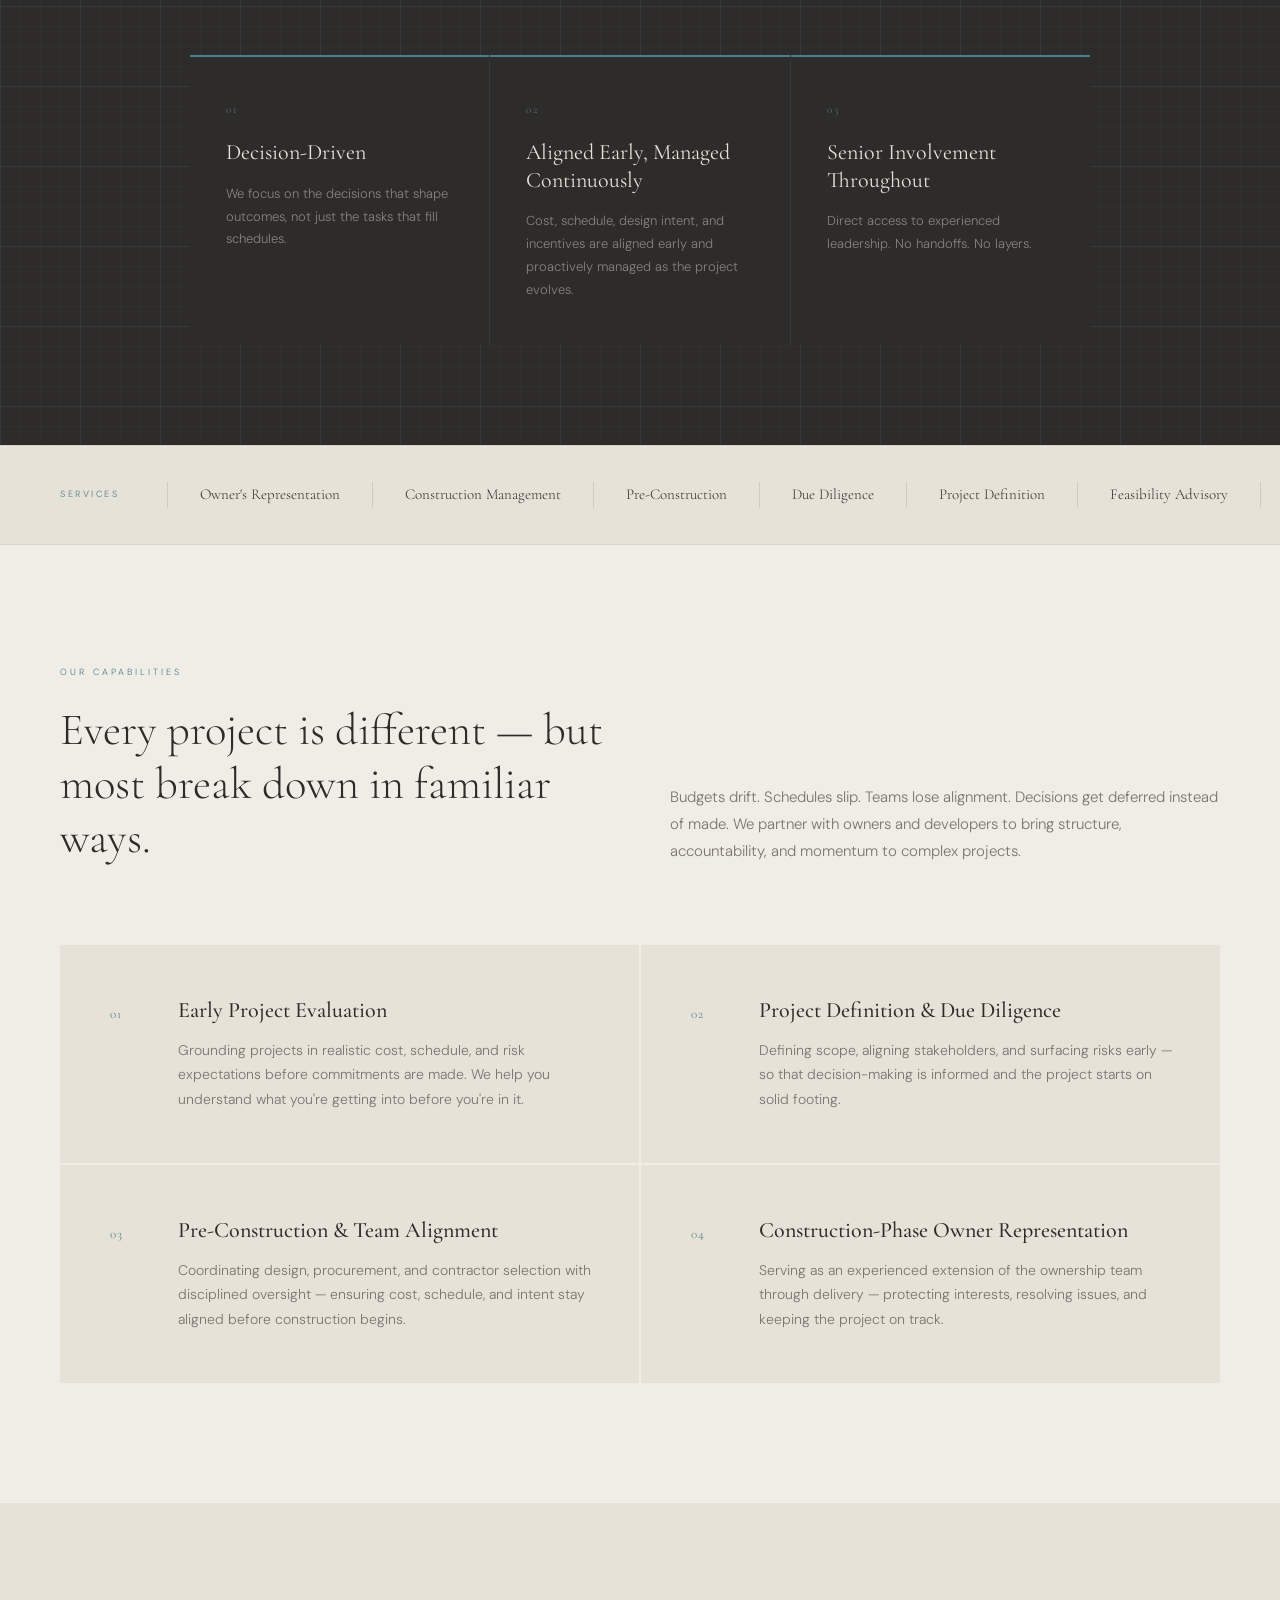
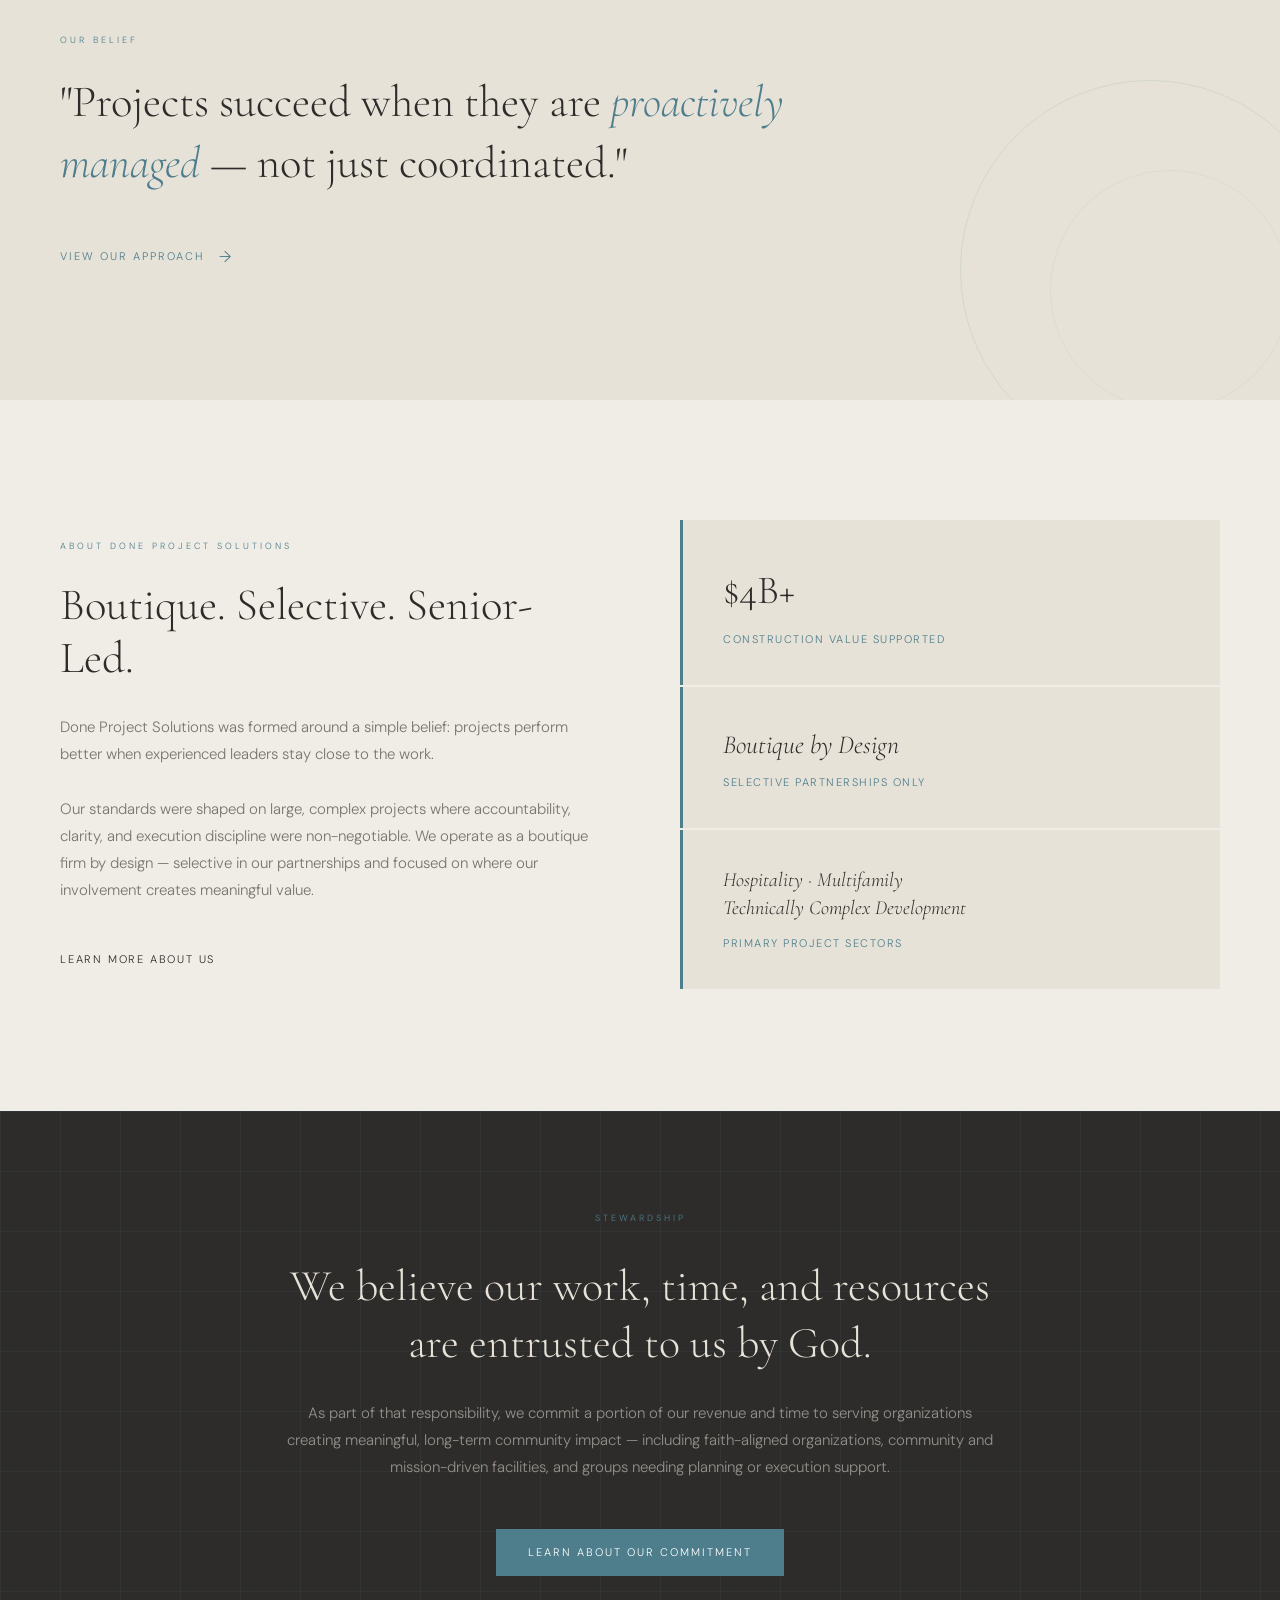
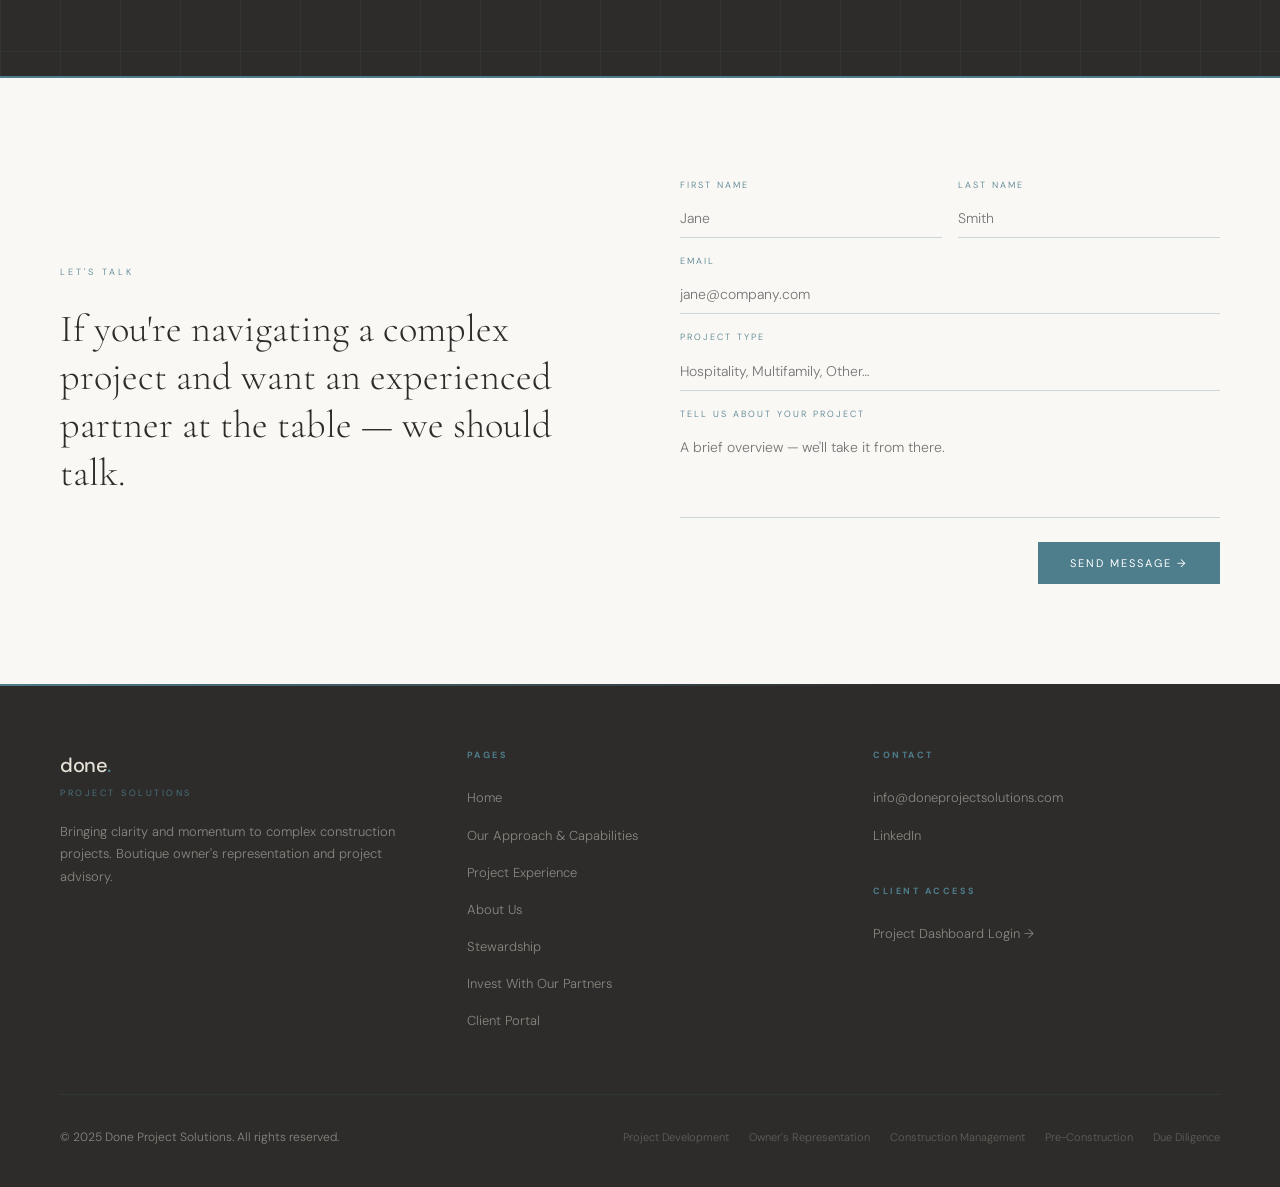
==== commit b33e80aa: "Match typography characters to provided DPS code Restore em dashes, dot separators, ellipsis, and ar" ====
--- a/index.html
+++ b/index.html
@@ -344,7 +344,7 @@
       Bringing <em>clarity</em> and momentum to complex construction projects.
     </h1>
     <p class="hero-sub reveal reveal-delay-2">
-      We partner with owners and developers to proactively manage risk, align teams, and move projects forward - from early evaluation through construction.
+      We partner with owners and developers to proactively manage risk, align teams, and move projects forward — from early evaluation through construction.
     </p>
     <div class="hero-actions reveal reveal-delay-3">
       <a href="#contact" class="btn-primary">Get in Touch</a>
@@ -378,10 +378,10 @@
   <div class="tension-inner">
     <p class="tension-eyebrow reveal">Why projects lose momentum</p>
     <h2 class="tension-headline reveal reveal-delay-1">
-      When budgets, schedules, teams, and decisions drift out of sync - even well-intentioned projects lose momentum.
+      When budgets, schedules, teams, and decisions drift out of sync — even well-intentioned projects lose momentum.
     </h2>
     <p class="tension-body reveal reveal-delay-2">
-      We step in to bring structure, accountability, and focus - helping ownership teams make informed decisions and keep projects moving. Our role adapts to the needs of each project, but our focus is consistent: clear decisions, disciplined execution, and fewer surprises.
+      We step in to bring structure, accountability, and focus — helping ownership teams make informed decisions and keep projects moving. Our role adapts to the needs of each project, but our focus is consistent: clear decisions, disciplined execution, and fewer surprises.
     </p>
     <div class="tension-pillars">
       <div class="pillar reveal">
@@ -419,7 +419,7 @@
   <div class="section-header">
     <div>
       <p class="section-label reveal">Our Capabilities</p>
-      <h2 class="section-headline reveal reveal-delay-1">Every project is different - but most break down in familiar ways.</h2>
+      <h2 class="section-headline reveal reveal-delay-1">Every project is different — but most break down in familiar ways.</h2>
     </div>
     <p class="section-intro reveal reveal-delay-2">
       Budgets drift. Schedules slip. Teams lose alignment. Decisions get deferred instead of made. We partner with owners and developers to bring structure, accountability, and momentum to complex projects.
@@ -437,21 +437,21 @@
       <span class="approach-item-num">02</span>
       <div>
         <h3 class="approach-item-title">Project Definition &amp; Due Diligence</h3>
-        <p class="approach-item-text">Defining scope, aligning stakeholders, and surfacing risks early - so that decision-making is informed and the project starts on solid footing.</p>
+        <p class="approach-item-text">Defining scope, aligning stakeholders, and surfacing risks early — so that decision-making is informed and the project starts on solid footing.</p>
       </div>
     </div>
     <div class="approach-item reveal reveal-delay-1">
       <span class="approach-item-num">03</span>
       <div>
         <h3 class="approach-item-title">Pre-Construction &amp; Team Alignment</h3>
-        <p class="approach-item-text">Coordinating design, procurement, and contractor selection with disciplined oversight - ensuring cost, schedule, and intent stay aligned before construction begins.</p>
+        <p class="approach-item-text">Coordinating design, procurement, and contractor selection with disciplined oversight — ensuring cost, schedule, and intent stay aligned before construction begins.</p>
       </div>
     </div>
     <div class="approach-item reveal reveal-delay-2">
       <span class="approach-item-num">04</span>
       <div>
         <h3 class="approach-item-title">Construction-Phase Owner Representation</h3>
-        <p class="approach-item-text">Serving as an experienced extension of the ownership team through delivery - protecting interests, resolving issues, and keeping the project on track.</p>
+        <p class="approach-item-text">Serving as an experienced extension of the ownership team through delivery — protecting interests, resolving issues, and keeping the project on track.</p>
       </div>
     </div>
   </div>
@@ -462,7 +462,7 @@
   <div class="statement-inner">
     <p class="section-label reveal">Our Belief</p>
     <p class="statement-quote reveal reveal-delay-1">
-      "Projects succeed when they are <em>proactively managed</em> - not just coordinated."
+      "Projects succeed when they are <em>proactively managed</em> — not just coordinated."
     </p>
     <a href="#approach" class="statement-link reveal reveal-delay-2">View Our Approach</a>
   </div>
@@ -477,7 +477,7 @@
       Done Project Solutions was formed around a simple belief: projects perform better when experienced leaders stay close to the work.
     </p>
     <p style="font-size:15px;color:var(--mid);line-height:1.8;margin-bottom:40px;" class="reveal reveal-delay-2">
-      Our standards were shaped on large, complex projects where accountability, clarity, and execution discipline were non-negotiable. We operate as a boutique firm by design - selective in our partnerships and focused on where our involvement creates meaningful value.
+      Our standards were shaped on large, complex projects where accountability, clarity, and execution discipline were non-negotiable. We operate as a boutique firm by design — selective in our partnerships and focused on where our involvement creates meaningful value.
     </p>
     <a href="#" class="btn-text reveal reveal-delay-3">Learn More About Us</a>
   </div>
@@ -491,7 +491,7 @@
       <p class="stat-label">Selective Partnerships Only</p>
     </div>
     <div class="stat-card">
-      <p class="stat-number" style="font-size:20px;font-style:italic;line-height:1.4;">Hospitality - Multifamily<br>Technically Complex Development</p>
+      <p class="stat-number" style="font-size:20px;font-style:italic;line-height:1.4;">Hospitality · Multifamily<br>Technically Complex Development</p>
       <p class="stat-label" style="margin-top:12px;">Primary Project Sectors</p>
     </div>
   </div>
@@ -505,7 +505,7 @@
       We believe our work, time, and resources are entrusted to us by God.
     </h2>
     <p class="reveal reveal-delay-2" style="font-size:15px;color:rgba(230,226,216,0.55);line-height:1.8;margin-bottom:48px;">
-      As part of that responsibility, we commit a portion of our revenue and time to serving organizations creating meaningful, long-term community impact - including faith-aligned organizations, community and mission-driven facilities, and groups needing planning or execution support.
+      As part of that responsibility, we commit a portion of our revenue and time to serving organizations creating meaningful, long-term community impact — including faith-aligned organizations, community and mission-driven facilities, and groups needing planning or execution support.
     </p>
     <a href="#" class="btn-primary reveal reveal-delay-3">Learn About Our Commitment</a>
   </div>
@@ -516,7 +516,7 @@
   <div>
     <p class="section-label reveal">Let's Talk</p>
     <h2 class="cta-headline reveal reveal-delay-1">
-      If you're navigating a complex project and want an experienced partner at the table - we should talk.
+      If you're navigating a complex project and want an experienced partner at the table — we should talk.
     </h2>
   </div>
   <form class="cta-form reveal reveal-delay-2" onsubmit="return false;">
@@ -525,10 +525,10 @@
       <div class="form-field"><label>Last Name</label><input type="text" placeholder="Smith" /></div>
     </div>
     <div class="form-field"><label>Email</label><input type="email" placeholder="jane@company.com" /></div>
-    <div class="form-field"><label>Project Type</label><input type="text" placeholder="Hospitality, Multifamily, Other..." /></div>
-    <div class="form-field"><label>Tell us about your project</label><textarea placeholder="A brief overview - we'll take it from there."></textarea></div>
+    <div class="form-field"><label>Project Type</label><input type="text" placeholder="Hospitality, Multifamily, Other…" /></div>
+    <div class="form-field"><label>Tell us about your project</label><textarea placeholder="A brief overview — we'll take it from there."></textarea></div>
     <div class="form-submit">
-      <button type="submit" class="btn-primary">Send Message -></button>
+      <button type="submit" class="btn-primary">Send Message →</button>
     </div>
   </form>
 </section>
@@ -562,7 +562,7 @@
       <div style="margin-top:36px;">
         <h4>Client Access</h4>
         <ul style="margin-top:12px;">
-          <li><a href="#">Project Dashboard Login -></a></li>
+          <li><a href="#">Project Dashboard Login →</a></li>
         </ul>
       </div>
     </div>
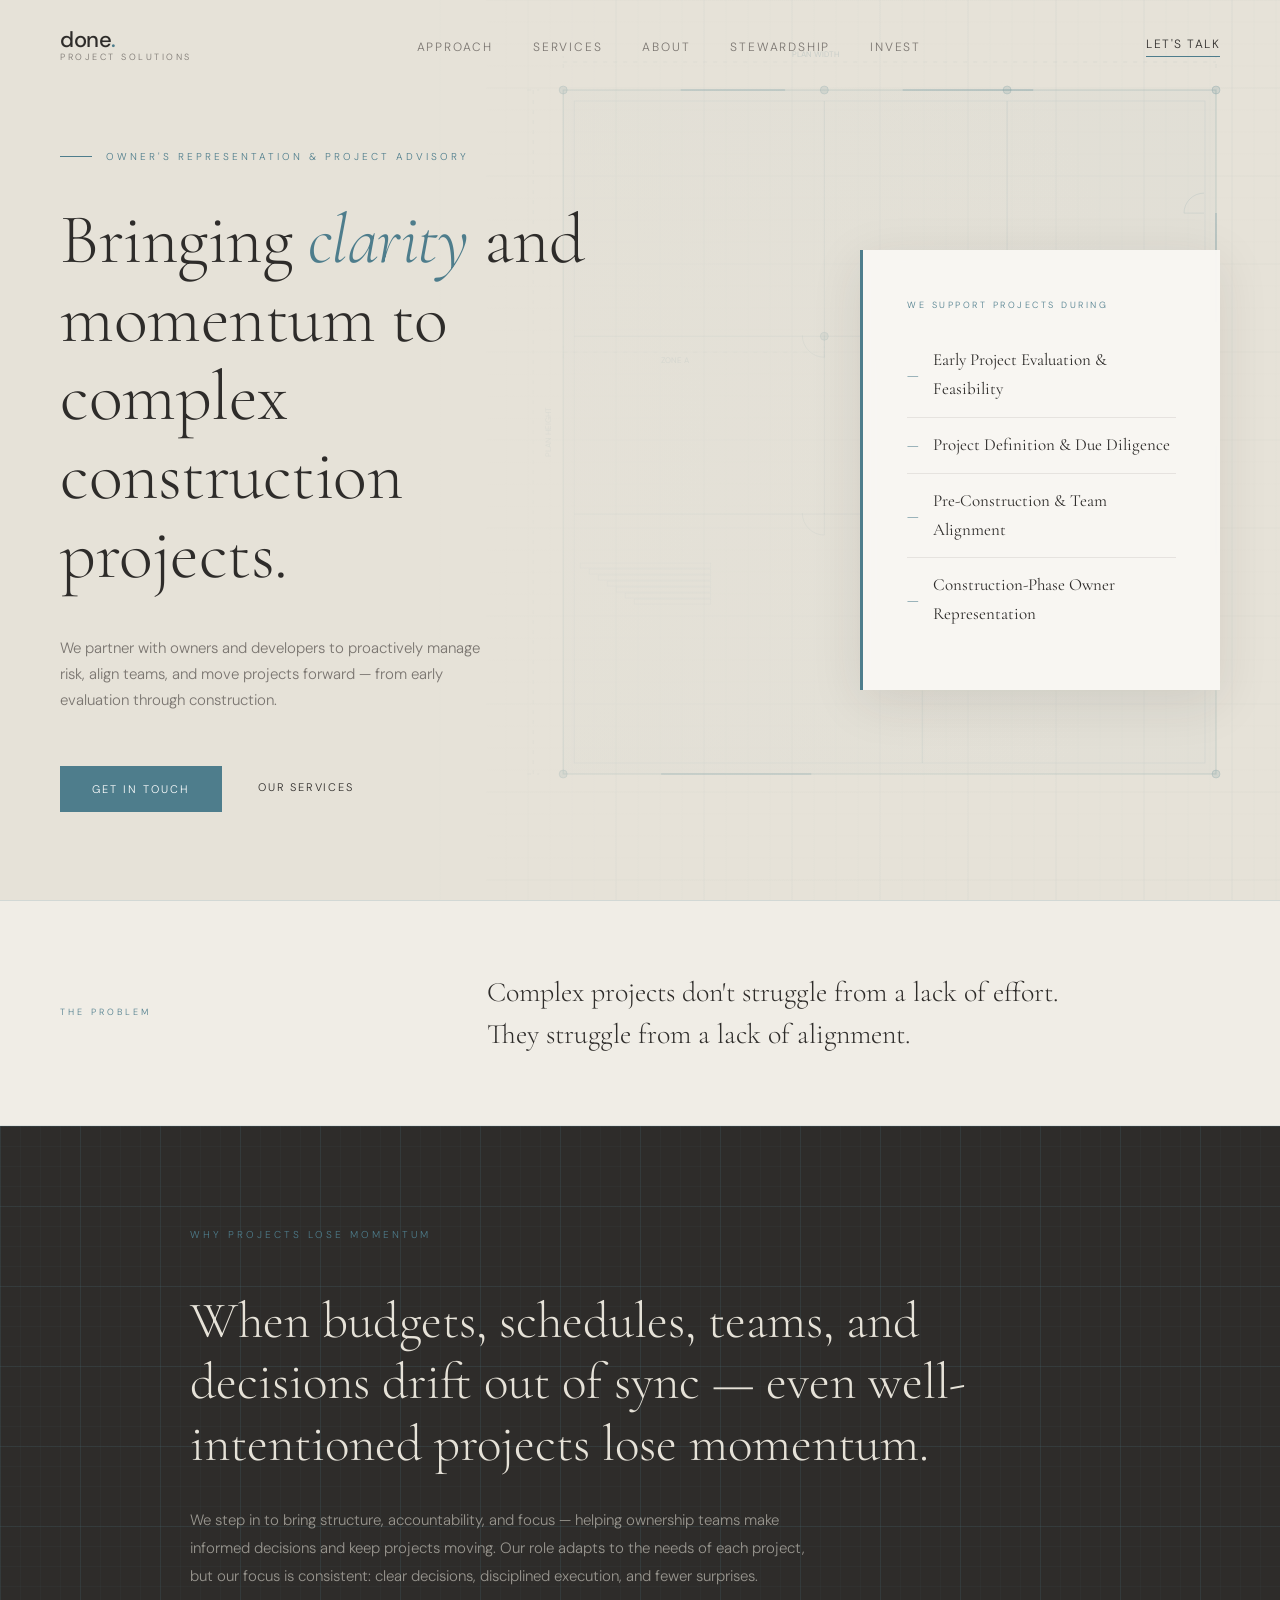
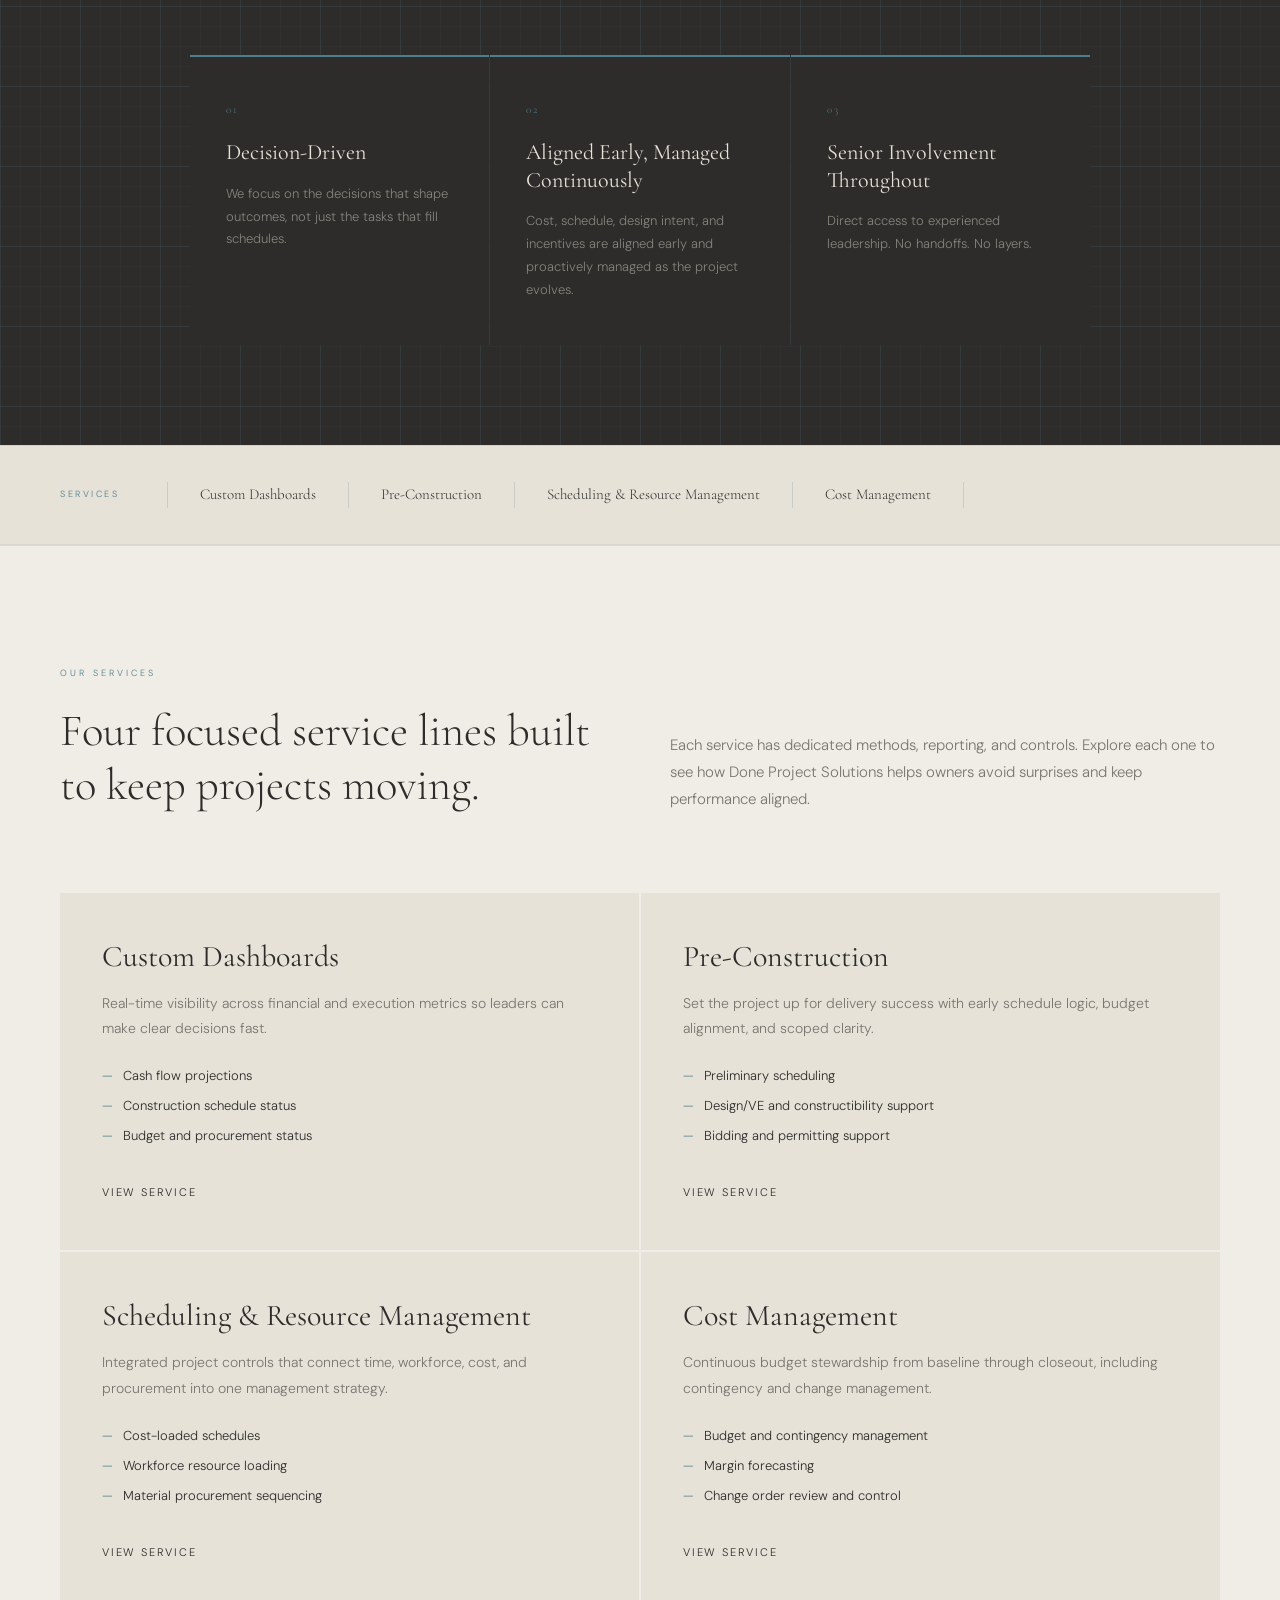
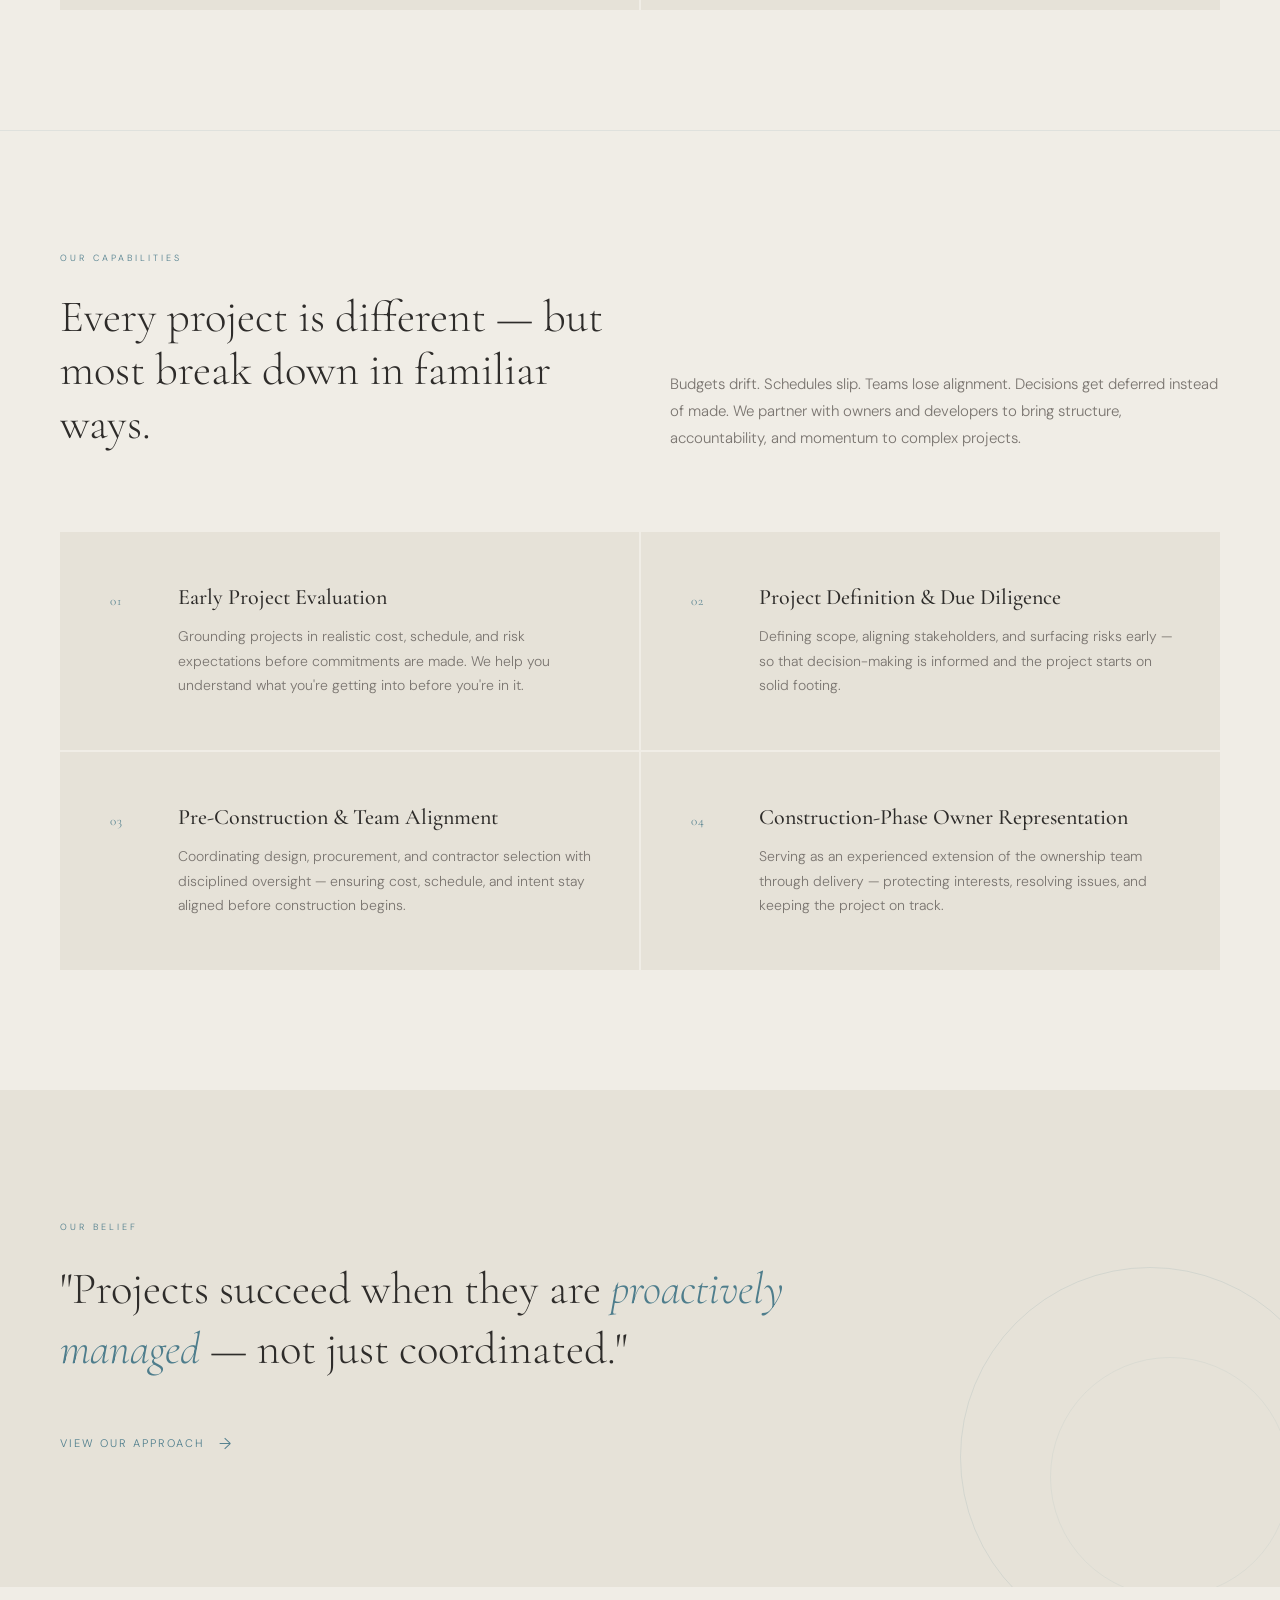
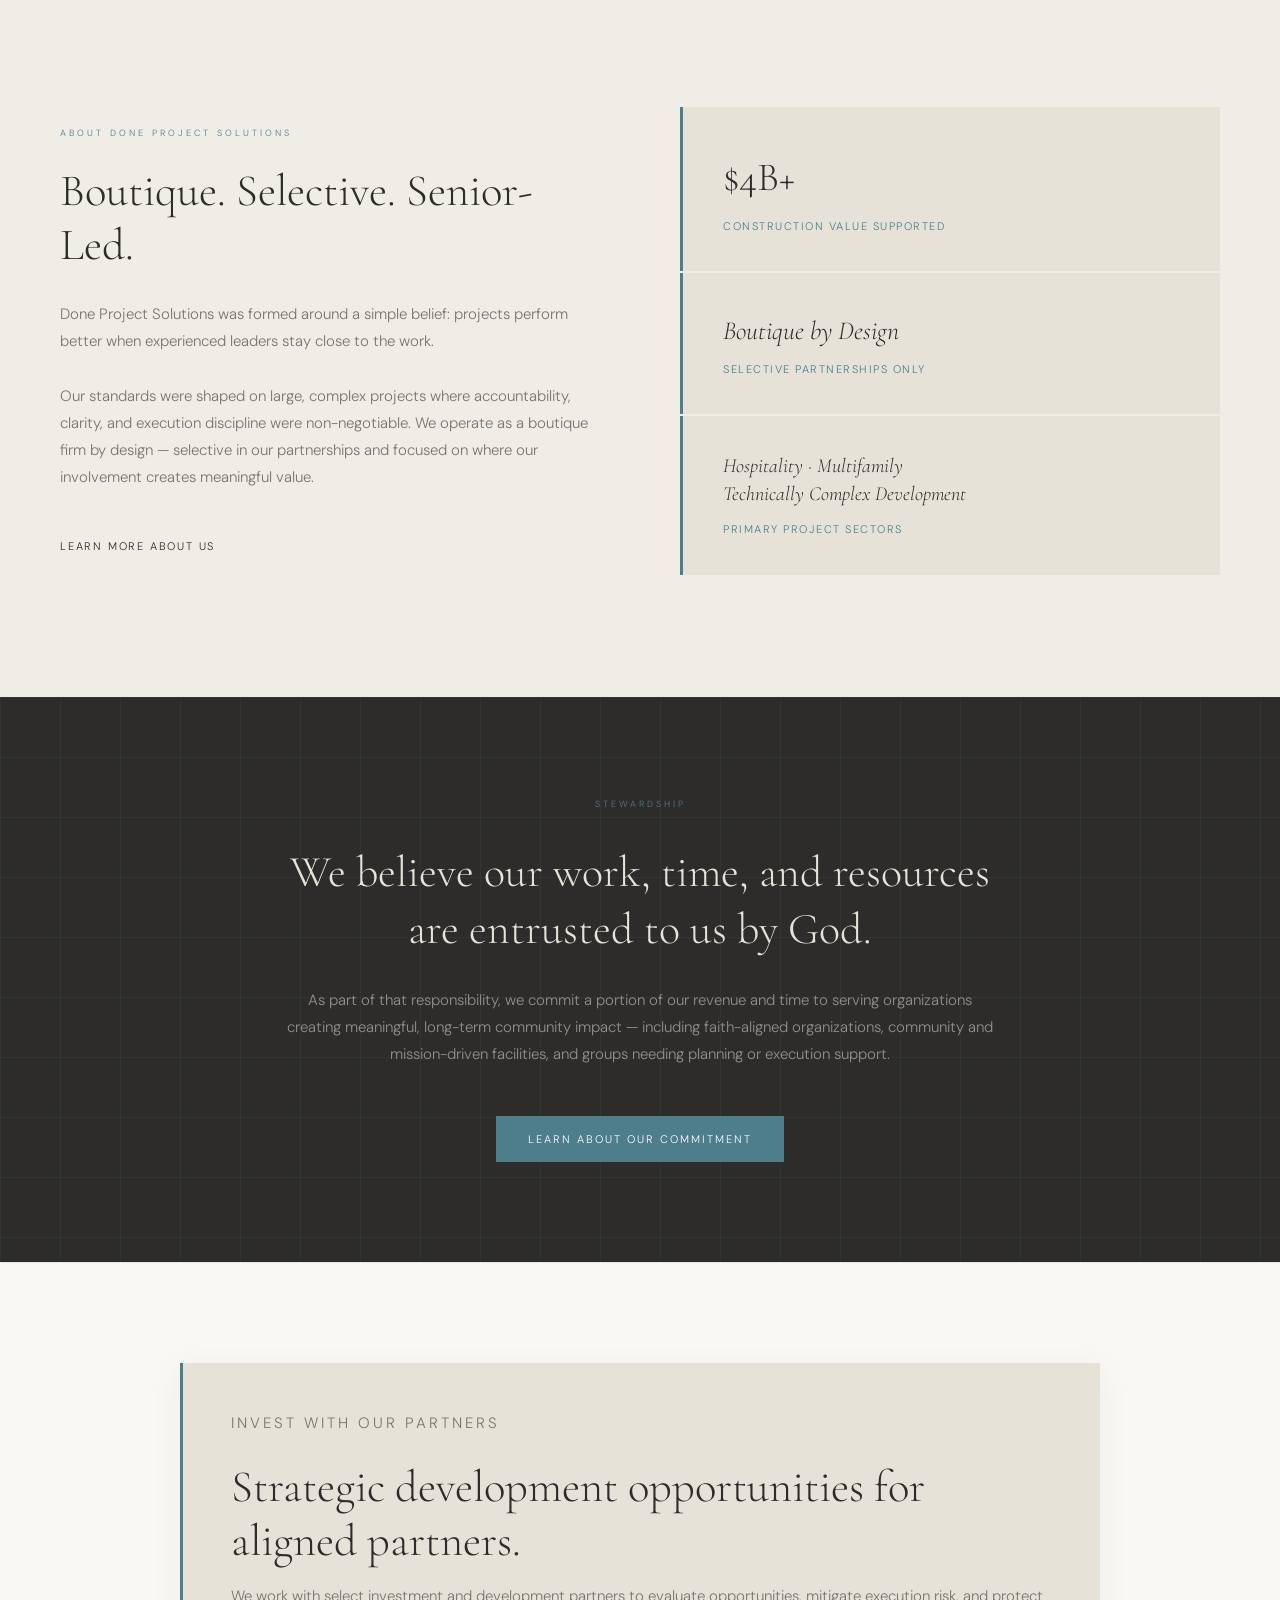
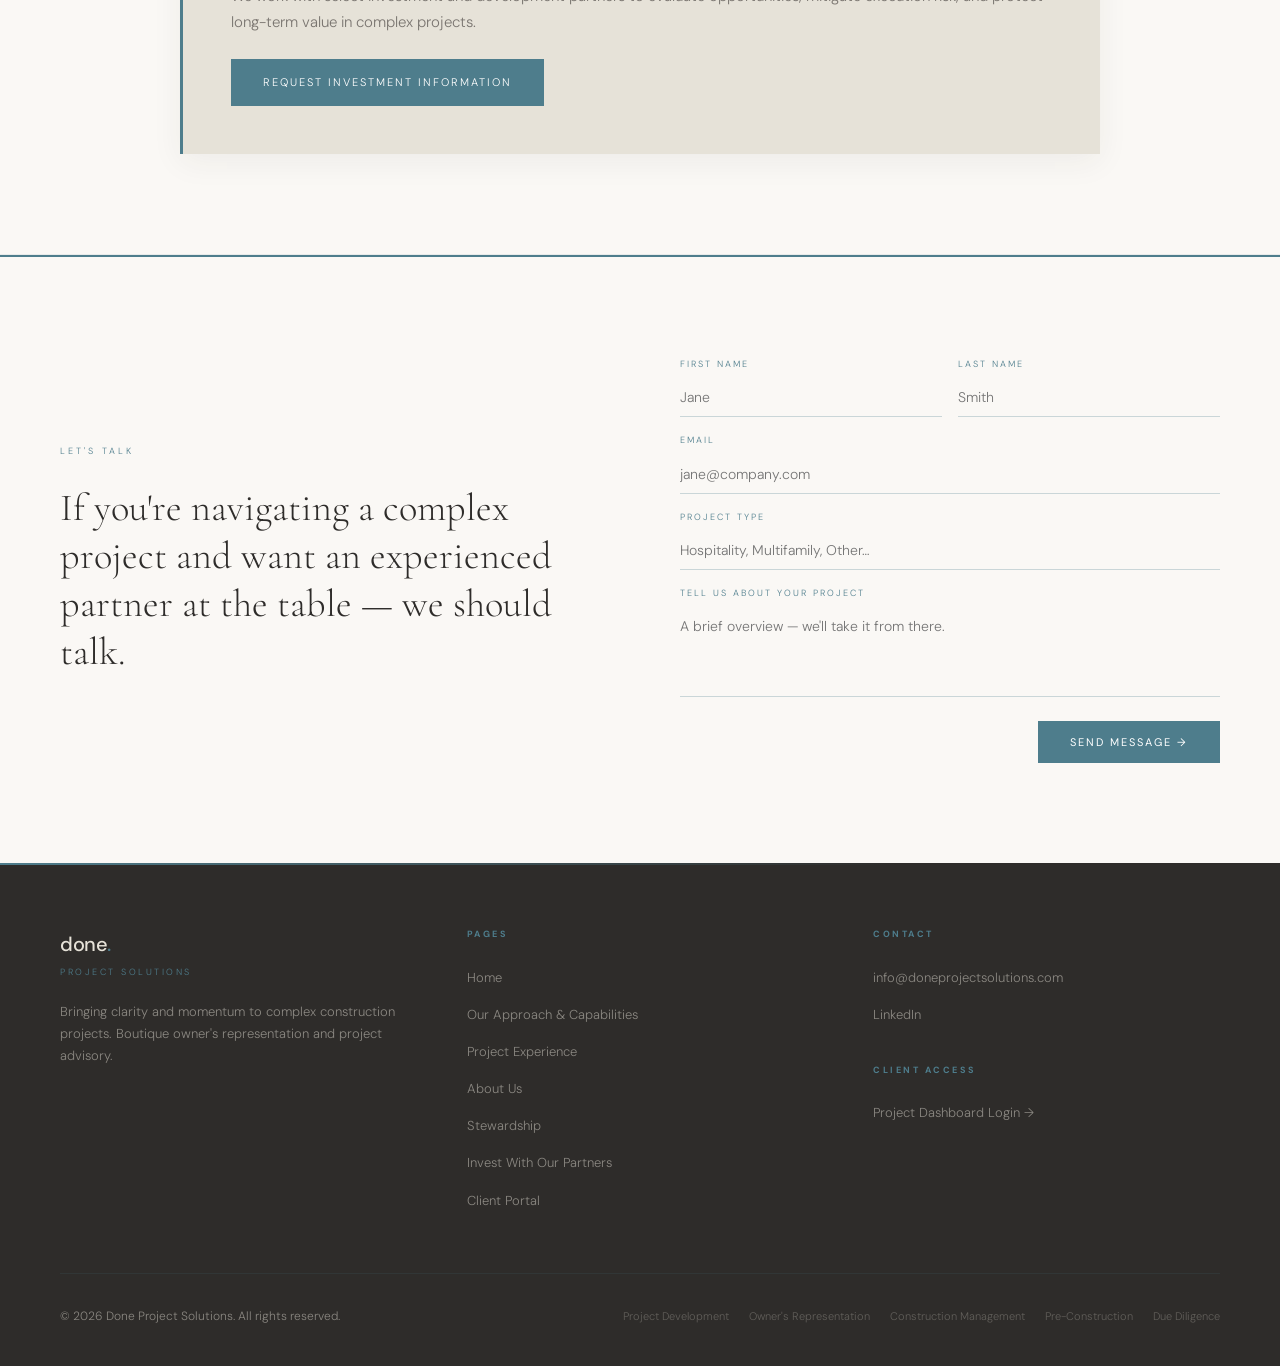
==== commit dc6a8512: "Expand site with service pages and active navigation Add a dedicated home services section with link" ====
--- a/index.html
+++ b/index.html
@@ -7,766 +7,326 @@
   <link rel="preconnect" href="https://fonts.googleapis.com" />
   <link rel="preconnect" href="https://fonts.gstatic.com" crossorigin />
   <link href="https://fonts.googleapis.com/css2?family=Cormorant+Garamond:ital,wght@0,300;0,400;0,500;0,600;1,300;1,400&family=DM+Sans:wght@300;400;500&display=swap" rel="stylesheet" />
-  <style>
-    *, *::before, *::after { box-sizing: border-box; margin: 0; padding: 0; }
-
-    :root {
-      --beige:     #e6e2d8;
-      --beige-lt:  #f0ede6;
-      --charcoal:  #2e2c2a;
-      --mid:       #7a7570;
-      --warm:      #c8bfaf;
-      --off-white: #faf8f5;
-      --accent:    #4e7d8c;
-      --accent-lt: rgba(78,125,140,0.08);
-      --serif:     'Cormorant Garamond', Georgia, serif;
-      --sans:      'DM Sans', sans-serif;
-    }
-
-    html { scroll-behavior: smooth; }
-
-    body {
-      background: var(--beige);
-      color: var(--charcoal);
-      font-family: var(--sans);
-      font-weight: 300;
-      font-size: 16px;
-      line-height: 1.7;
-      -webkit-font-smoothing: antialiased;
-    }
-
-    /* ── NAV ── */
-    nav {
-      position: fixed; top: 0; left: 0; right: 0; z-index: 100;
-      display: flex; align-items: center; justify-content: space-between;
-      padding: 28px 60px;
-      background: transparent;
-      transition: background 0.4s ease, padding 0.4s ease;
-    }
-    nav.scrolled {
-      background: rgba(230,226,216,0.96);
-      backdrop-filter: blur(10px);
-      padding: 18px 60px;
-      border-bottom: 1px solid rgba(78,125,140,0.14);
-    }
-    .nav-logo {
-      display: flex; flex-direction: column; line-height: 1.1;
-      text-decoration: none; color: var(--charcoal);
-    }
-    .nav-logo .wordmark { font-family: var(--sans); font-weight: 500; font-size: 22px; letter-spacing: -0.5px; }
-    .nav-logo .wordmark .dot { color: var(--accent); }
-    .nav-logo .sub { font-size: 9px; letter-spacing: 2.5px; text-transform: uppercase; color: var(--mid); margin-top: 1px; }
-    .nav-links { display: flex; gap: 40px; list-style: none; }
-    .nav-links a { font-size: 12px; letter-spacing: 1.8px; text-transform: uppercase; text-decoration: none; color: var(--mid); transition: color 0.2s; }
-    .nav-links a:hover { color: var(--accent); }
-    .nav-cta { font-size: 12px; letter-spacing: 1.5px; text-transform: uppercase; text-decoration: none; color: var(--charcoal); border-bottom: 1px solid var(--accent); padding-bottom: 1px; transition: color 0.2s; }
-    .nav-cta:hover { color: var(--accent); }
-
-    /* ── HERO ── */
-    .hero {
-      min-height: 100vh;
-      display: grid; grid-template-columns: 1fr 1fr;
-      align-items: center;
-      padding: 0 60px 80px;
-      position: relative; overflow: hidden;
-      background: var(--beige);
-    }
-    #blueprint-canvas {
-      position: absolute; inset: 0;
-      width: 100%; height: 100%;
-      pointer-events: none; z-index: 0;
-    }
-    .hero-vignette {
-      position: absolute; inset: 0; z-index: 1; pointer-events: none;
-      background:
-        radial-gradient(ellipse 60% 85% at 30% 50%, rgba(230,226,216,0.88) 0%, transparent 100%),
-        radial-gradient(ellipse 45% 70% at 78% 55%, rgba(230,226,216,0.60) 0%, transparent 100%);
-    }
-    .hero-left { padding-top: 140px; align-self: center; position: relative; z-index: 2; }
-    .hero-eyebrow {
-      font-size: 10px; letter-spacing: 3px; text-transform: uppercase;
-      color: var(--accent); margin-bottom: 36px;
-      display: flex; align-items: center; gap: 14px;
-    }
-    .hero-eyebrow::before { content: ''; display: block; width: 32px; height: 1px; background: var(--accent); }
-    .hero-headline {
-      font-family: var(--serif); font-weight: 300;
-      font-size: clamp(42px, 5.5vw, 72px); line-height: 1.12;
-      letter-spacing: -0.5px; color: var(--charcoal);
-      margin-bottom: 40px; max-width: 560px;
-    }
-    .hero-headline em { font-style: italic; color: var(--accent); }
-    .hero-sub { font-size: 15px; color: var(--mid); line-height: 1.75; max-width: 420px; margin-bottom: 52px; }
-    .hero-actions { display: flex; align-items: center; gap: 36px; }
-
-    .btn-primary {
-      display: inline-block; padding: 14px 32px;
-      background: var(--accent); color: #fff;
-      font-family: var(--sans); font-size: 11px; letter-spacing: 2px;
-      text-transform: uppercase; text-decoration: none; border: none; cursor: pointer;
-      transition: background 0.25s;
-    }
-    .btn-primary:hover { background: #3c636f; }
-    .btn-text {
-      font-size: 11px; letter-spacing: 1.8px; text-transform: uppercase;
-      color: var(--charcoal); text-decoration: none;
-      border-bottom: 1px solid transparent; padding-bottom: 2px;
-      transition: border-color 0.2s, color 0.2s;
-    }
-    .btn-text:hover { border-color: var(--accent); color: var(--accent); }
-
-    .hero-right {
-      display: flex; justify-content: flex-end; align-items: center;
-      padding-top: 120px; position: relative; z-index: 2;
-    }
-    .hero-card {
-      width: 360px;
-      background: rgba(250,248,245,0.93);
-      backdrop-filter: blur(8px);
-      padding: 48px 44px;
-      border-left: 3px solid var(--accent);
-      box-shadow: 0 12px 48px rgba(46,44,42,0.10);
-    }
-    .hero-card-label { font-size: 9px; letter-spacing: 2.5px; text-transform: uppercase; color: var(--accent); margin-bottom: 20px; }
-    .hero-card ul { list-style: none; }
-    .hero-card ul li {
-      font-family: var(--serif); font-size: 17px; font-weight: 400; color: var(--charcoal);
-      padding: 13px 0; border-bottom: 1px solid rgba(122,117,112,0.15);
-      display: flex; align-items: center; gap: 14px;
-    }
-    .hero-card ul li::before { content: '—'; color: var(--accent); font-size: 14px; flex-shrink: 0; }
-    .hero-card ul li:last-child { border-bottom: none; }
-
-    /* ── DIVIDER ── */
-    .divider-section {
-      padding: 70px 60px;
-      border-top: 1px solid rgba(78,125,140,0.18);
-      border-bottom: 1px solid rgba(78,125,140,0.10);
-      display: grid; grid-template-columns: 1fr 2fr; gap: 60px; align-items: center;
-      background: var(--beige-lt);
-    }
-    .divider-label { font-size: 9px; letter-spacing: 3px; text-transform: uppercase; color: var(--accent); }
-    .divider-text { font-family: var(--serif); font-size: clamp(20px, 2.5vw, 28px); font-weight: 300; line-height: 1.5; }
-
-    /* ── TENSION ── */
-    .tension {
-      padding: 100px 60px;
-      background: var(--charcoal); color: var(--beige);
-      position: relative; overflow: hidden;
-    }
-    .tension::before {
-      content: '';
-      position: absolute; inset: 0; pointer-events: none;
-      background-image:
-        linear-gradient(rgba(78,125,140,0.13) 1px, transparent 1px),
-        linear-gradient(90deg, rgba(78,125,140,0.13) 1px, transparent 1px),
-        linear-gradient(rgba(78,125,140,0.05) 1px, transparent 1px),
-        linear-gradient(90deg, rgba(78,125,140,0.05) 1px, transparent 1px);
-      background-size: 80px 80px, 80px 80px, 20px 20px, 20px 20px;
-    }
-    .tension-inner { max-width: 900px; margin: 0 auto; position: relative; z-index: 1; }
-    .tension-eyebrow { font-size: 10px; letter-spacing: 3px; text-transform: uppercase; color: var(--accent); margin-bottom: 48px; }
-    .tension-headline { font-family: var(--serif); font-size: clamp(32px, 4vw, 52px); font-weight: 300; line-height: 1.2; margin-bottom: 32px; }
-    .tension-body { font-size: 15px; color: rgba(230,226,216,0.58); line-height: 1.85; max-width: 640px; margin-bottom: 64px; }
-    .tension-pillars {
-      display: grid; grid-template-columns: repeat(3, 1fr);
-      gap: 1px; background: rgba(78,125,140,0.18);
-    }
-    .pillar { background: var(--charcoal); padding: 44px 36px; border-top: 2px solid var(--accent); transition: background 0.3s; }
-    .pillar:hover { background: rgba(78,125,140,0.06); }
-    .pillar-num { font-family: var(--serif); font-size: 11px; letter-spacing: 2px; color: var(--accent); margin-bottom: 20px; }
-    .pillar-title { font-family: var(--serif); font-size: 22px; font-weight: 400; color: var(--beige); margin-bottom: 16px; line-height: 1.25; }
-    .pillar-text { font-size: 13px; color: rgba(230,226,216,0.48); line-height: 1.75; }
-
-    /* ── SERVICES BAR ── */
-    .services-bar {
-      padding: 36px 60px;
-      border-top: 1px solid rgba(78,125,140,0.14);
-      border-bottom: 1px solid rgba(78,125,140,0.10);
-      background: var(--beige);
-      display: flex; align-items: center; overflow-x: auto;
-    }
-    .services-bar-label { font-size: 9px; letter-spacing: 2.5px; text-transform: uppercase; color: var(--accent); white-space: nowrap; margin-right: 48px; flex-shrink: 0; }
-    .service-pill { font-family: var(--serif); font-size: 15px; color: var(--charcoal); white-space: nowrap; padding: 0 32px; border-left: 1px solid rgba(78,125,140,0.2); }
-    .service-pill:last-child { border-right: 1px solid rgba(78,125,140,0.2); }
-
-    /* ── APPROACH ── */
-    .approach { padding: 120px 60px; background: var(--beige-lt); }
-    .section-header { display: grid; grid-template-columns: 1fr 1fr; gap: 60px; margin-bottom: 80px; align-items: end; }
-    .section-label { font-size: 9px; letter-spacing: 3px; text-transform: uppercase; color: var(--accent); margin-bottom: 24px; }
-    .section-headline { font-family: var(--serif); font-size: clamp(32px, 3.5vw, 48px); font-weight: 300; line-height: 1.2; }
-    .section-intro { font-size: 15px; color: var(--mid); line-height: 1.8; align-self: end; }
-    .approach-items { display: grid; grid-template-columns: repeat(2, 1fr); gap: 2px; }
-    .approach-item {
-      background: var(--beige); padding: 52px 48px;
-      display: grid; grid-template-columns: 40px 1fr; gap: 28px; align-items: start;
-      border-left: 2px solid transparent;
-      transition: background 0.25s, border-color 0.25s;
-    }
-    .approach-item:hover { background: var(--off-white); border-left-color: var(--accent); }
-    .approach-item-num { font-family: var(--serif); font-size: 13px; letter-spacing: 1px; color: var(--accent); padding-top: 6px; }
-    .approach-item-title { font-family: var(--serif); font-size: 22px; font-weight: 500; margin-bottom: 14px; line-height: 1.2; }
-    .approach-item-text { font-size: 14px; color: var(--mid); line-height: 1.75; }
-
-    /* ── STATEMENT ── */
-    .statement {
-      padding: 130px 60px; background: var(--beige);
-      position: relative; overflow: hidden;
-    }
-    .statement::after {
-      content: '';
-      position: absolute; bottom: -60px; right: -60px;
-      width: 380px; height: 380px; border-radius: 50%;
-      border: 1px solid rgba(78,125,140,0.12); pointer-events: none;
-    }
-    .statement::before {
-      content: '';
-      position: absolute; bottom: -10px; right: -10px;
-      width: 240px; height: 240px; border-radius: 50%;
-      border: 1px solid rgba(78,125,140,0.07); pointer-events: none;
-    }
-    .statement-inner { max-width: 820px; position: relative; z-index: 1; }
-    .statement-quote { font-family: var(--serif); font-size: clamp(28px, 3.5vw, 46px); font-weight: 300; line-height: 1.35; margin-bottom: 48px; }
-    .statement-quote em { font-style: italic; color: var(--accent); }
-    .statement-link { display: inline-flex; align-items: center; gap: 14px; font-size: 11px; letter-spacing: 2px; text-transform: uppercase; text-decoration: none; color: var(--accent); }
-    .statement-link::after { content: '→'; font-size: 16px; transition: transform 0.2s; }
-    .statement-link:hover::after { transform: translateX(5px); }
-
-    /* ── ABOUT ── */
-    .about-section { padding: 120px 60px; background: var(--beige-lt); display: grid; grid-template-columns: 1fr 1fr; gap: 80px; align-items: center; }
-    .stat-card { padding: 36px 40px; border-left: 3px solid var(--accent); background: var(--beige); margin-bottom: 2px; transition: background 0.25s; }
-    .stat-card:hover { background: var(--off-white); }
-    .stat-number { font-family: var(--serif); font-size: 40px; color: var(--charcoal); font-weight: 300; }
-    .stat-label { font-size: 11px; letter-spacing: 1.5px; text-transform: uppercase; color: var(--accent); margin-top: 6px; }
-
-    /* ── STEWARDSHIP ── */
-    .stewardship-section {
-      padding: 100px 60px; background: var(--charcoal); color: var(--beige);
-      position: relative; overflow: hidden;
-    }
-    .stewardship-section::before {
-      content: '';
-      position: absolute; inset: 0;
-      background-image:
-        linear-gradient(rgba(78,125,140,0.10) 1px, transparent 1px),
-        linear-gradient(90deg, rgba(78,125,140,0.10) 1px, transparent 1px);
-      background-size: 60px 60px;
-      pointer-events: none;
-    }
-
-    /* ── CONTACT CTA ── */
-    .contact-cta {
-      padding: 100px 60px; background: var(--off-white);
-      display: grid; grid-template-columns: 1fr 1fr; gap: 80px; align-items: center;
-      border-top: 2px solid var(--accent);
-    }
-    .cta-headline { font-family: var(--serif); font-size: clamp(30px, 3vw, 42px); font-weight: 300; line-height: 1.25; }
-    .cta-form { display: flex; flex-direction: column; gap: 16px; }
-    .form-row { display: grid; grid-template-columns: 1fr 1fr; gap: 16px; }
-    .form-field { display: flex; flex-direction: column; gap: 6px; }
-    .form-field label { font-size: 9px; letter-spacing: 2px; text-transform: uppercase; color: var(--accent); }
-    .form-field input, .form-field textarea {
-      background: none; border: none;
-      border-bottom: 1px solid rgba(78,125,140,0.28);
-      padding: 10px 0;
-      font-family: var(--sans); font-size: 14px; font-weight: 300; color: var(--charcoal);
-      outline: none; transition: border-color 0.2s; width: 100%;
-    }
-    .form-field input:focus, .form-field textarea:focus { border-bottom-color: var(--accent); }
-    .form-field textarea { resize: none; height: 90px; }
-    .form-submit { margin-top: 8px; display: flex; justify-content: flex-end; }
-
-    /* ── FOOTER ── */
-    footer { background: var(--charcoal); color: rgba(230,226,216,0.5); padding: 64px 60px 40px; position: relative; }
-    footer::before { content: ''; position: absolute; top: 0; left: 0; right: 0; height: 2px; background: linear-gradient(90deg, var(--accent) 0%, transparent 70%); }
-    .footer-top { display: grid; grid-template-columns: 1fr 1fr 1fr; gap: 60px; margin-bottom: 60px; }
-    .footer-brand .wordmark { font-family: var(--sans); font-weight: 500; font-size: 20px; color: var(--beige); letter-spacing: -0.5px; }
-    .footer-brand .wordmark .dot { color: var(--accent); }
-    .footer-brand .sub { font-size: 9px; letter-spacing: 2.5px; text-transform: uppercase; color: var(--accent); margin-top: 4px; margin-bottom: 20px; }
-    .footer-brand p { font-size: 13px; line-height: 1.7; }
-    .footer-col h4 { font-size: 9px; letter-spacing: 2.5px; text-transform: uppercase; color: var(--accent); margin-bottom: 20px; }
-    .footer-col ul { list-style: none; display: flex; flex-direction: column; gap: 10px; }
-    .footer-col ul li a { font-size: 13px; color: rgba(230,226,216,0.5); text-decoration: none; transition: color 0.2s; }
-    .footer-col ul li a:hover { color: var(--beige); }
-    .footer-bottom { border-top: 1px solid rgba(78,125,140,0.12); padding-top: 32px; display: flex; justify-content: space-between; align-items: center; font-size: 12px; }
-    .footer-services { display: flex; flex-wrap: wrap; gap: 6px 20px; font-size: 11px; color: rgba(230,226,216,0.28); }
-
-    /* ── REVEAL ── */
-    .reveal { opacity: 0; transform: translateY(28px); transition: opacity 0.75s ease, transform 0.75s ease; }
-    .reveal.visible { opacity: 1; transform: none; }
-    .reveal-delay-1 { transition-delay: 0.10s; }
-    .reveal-delay-2 { transition-delay: 0.20s; }
-    .reveal-delay-3 { transition-delay: 0.32s; }
-
-    /* ── MOBILE ── */
-    @media (max-width: 900px) {
-      nav { padding: 24px 28px; }
-      nav.scrolled { padding: 16px 28px; }
-      .nav-links, .nav-cta { display: none; }
-      .hero { grid-template-columns: 1fr; padding: 120px 28px 60px; min-height: auto; }
-      .hero-left { padding-top: 0; }
-      .hero-right { display: none; }
-      .divider-section, .tension, .approach, .statement, .about-section, .stewardship-section, .contact-cta { padding: 70px 28px; }
-      .tension-pillars, .section-header, .approach-items, .footer-top, .about-section, .contact-cta { grid-template-columns: 1fr; }
-      .approach-item { padding: 36px 28px; }
-      .services-bar { padding: 28px; }
-      .footer-bottom { flex-direction: column; gap: 16px; text-align: center; }
-      .form-row { grid-template-columns: 1fr; }
-    }
-  </style>
+  <link rel="stylesheet" href="css/styles.css" />
 </head>
 <body>
-
-<!-- NAV -->
-<nav id="nav">
-  <a class="nav-logo" href="#">
-    <span class="wordmark">done<span class="dot">.</span></span>
-    <span class="sub">Project Solutions</span>
-  </a>
-  <ul class="nav-links">
-    <li><a href="#approach">Approach</a></li>
-    <li><a href="#experience">Experience</a></li>
-    <li><a href="#about">About</a></li>
-    <li><a href="#stewardship">Stewardship</a></li>
-    <li><a href="#invest">Invest</a></li>
-  </ul>
-  <a class="nav-cta" href="#contact">Let's Talk</a>
-</nav>
-
-<!-- HERO -->
-<section class="hero">
-  <canvas id="blueprint-canvas"></canvas>
-  <div class="hero-vignette"></div>
-
-  <div class="hero-left">
-    <p class="hero-eyebrow reveal">Owner's Representation &amp; Project Advisory</p>
-    <h1 class="hero-headline reveal reveal-delay-1">
-      Bringing <em>clarity</em> and momentum to complex construction projects.
-    </h1>
-    <p class="hero-sub reveal reveal-delay-2">
-      We partner with owners and developers to proactively manage risk, align teams, and move projects forward — from early evaluation through construction.
-    </p>
-    <div class="hero-actions reveal reveal-delay-3">
-      <a href="#contact" class="btn-primary">Get in Touch</a>
-      <a href="#approach" class="btn-text">Our Approach</a>
-    </div>
-  </div>
-
-  <div class="hero-right reveal reveal-delay-2">
-    <div class="hero-card">
-      <p class="hero-card-label">We support projects during</p>
-      <ul>
-        <li>Early Project Evaluation &amp; Feasibility</li>
-        <li>Project Definition &amp; Due Diligence</li>
-        <li>Pre-Construction &amp; Team Alignment</li>
-        <li>Construction-Phase Owner Representation</li>
-      </ul>
-    </div>
-  </div>
-</section>
-
-<!-- DIVIDER -->
-<div class="divider-section">
-  <p class="divider-label reveal">The problem</p>
-  <p class="divider-text reveal reveal-delay-1">
-    Complex projects don't struggle from a lack of effort.<br>They struggle from a lack of alignment.
-  </p>
-</div>
-
-<!-- TENSION -->
-<section class="tension">
-  <div class="tension-inner">
-    <p class="tension-eyebrow reveal">Why projects lose momentum</p>
-    <h2 class="tension-headline reveal reveal-delay-1">
-      When budgets, schedules, teams, and decisions drift out of sync — even well-intentioned projects lose momentum.
-    </h2>
-    <p class="tension-body reveal reveal-delay-2">
-      We step in to bring structure, accountability, and focus — helping ownership teams make informed decisions and keep projects moving. Our role adapts to the needs of each project, but our focus is consistent: clear decisions, disciplined execution, and fewer surprises.
-    </p>
-    <div class="tension-pillars">
-      <div class="pillar reveal">
-        <p class="pillar-num">01</p>
-        <h3 class="pillar-title">Decision-Driven</h3>
-        <p class="pillar-text">We focus on the decisions that shape outcomes, not just the tasks that fill schedules.</p>
-      </div>
-      <div class="pillar reveal reveal-delay-1">
-        <p class="pillar-num">02</p>
-        <h3 class="pillar-title">Aligned Early, Managed Continuously</h3>
-        <p class="pillar-text">Cost, schedule, design intent, and incentives are aligned early and proactively managed as the project evolves.</p>
-      </div>
-      <div class="pillar reveal reveal-delay-2">
-        <p class="pillar-num">03</p>
-        <h3 class="pillar-title">Senior Involvement Throughout</h3>
-        <p class="pillar-text">Direct access to experienced leadership. No handoffs. No layers.</p>
-      </div>
-    </div>
-  </div>
-</section>
-
-<!-- SERVICES BAR -->
-<div class="services-bar">
-  <p class="services-bar-label">Services</p>
-  <span class="service-pill">Owner's Representation</span>
-  <span class="service-pill">Construction Management</span>
-  <span class="service-pill">Pre-Construction</span>
-  <span class="service-pill">Due Diligence</span>
-  <span class="service-pill">Project Definition</span>
-  <span class="service-pill">Feasibility Advisory</span>
-</div>
-
-<!-- APPROACH -->
-<section class="approach" id="approach">
-  <div class="section-header">
-    <div>
-      <p class="section-label reveal">Our Capabilities</p>
-      <h2 class="section-headline reveal reveal-delay-1">Every project is different — but most break down in familiar ways.</h2>
-    </div>
-    <p class="section-intro reveal reveal-delay-2">
-      Budgets drift. Schedules slip. Teams lose alignment. Decisions get deferred instead of made. We partner with owners and developers to bring structure, accountability, and momentum to complex projects.
+  <nav id="nav">
+    <a class="nav-logo" href="index.html">
+      <span class="wordmark">done<span class="dot">.</span></span>
+      <span class="sub">Project Solutions</span>
+    </a>
+    <ul class="nav-links">
+      <li><a href="#approach">Approach</a></li>
+      <li><a href="#experience">Services</a></li>
+      <li><a href="#about">About</a></li>
+      <li><a href="#stewardship">Stewardship</a></li>
+      <li><a href="#invest">Invest</a></li>
+    </ul>
+    <a class="nav-cta" href="#contact">Let's Talk</a>
+  </nav>
+
+  <section class="hero">
+    <canvas id="blueprint-canvas"></canvas>
+    <div class="hero-vignette"></div>
+
+    <div class="hero-left">
+      <p class="hero-eyebrow reveal">Owner's Representation &amp; Project Advisory</p>
+      <h1 class="hero-headline reveal reveal-delay-1">
+        Bringing <em>clarity</em> and momentum to complex construction projects.
+      </h1>
+      <p class="hero-sub reveal reveal-delay-2">
+        We partner with owners and developers to proactively manage risk, align teams, and move projects forward — from early evaluation through construction.
+      </p>
+      <div class="hero-actions reveal reveal-delay-3">
+        <a href="#contact" class="btn-primary">Get in Touch</a>
+        <a href="#experience" class="btn-text">Our Services</a>
+      </div>
+    </div>
+
+    <div class="hero-right reveal reveal-delay-2">
+      <div class="hero-card">
+        <p class="hero-card-label">We support projects during</p>
+        <ul>
+          <li>Early Project Evaluation &amp; Feasibility</li>
+          <li>Project Definition &amp; Due Diligence</li>
+          <li>Pre-Construction &amp; Team Alignment</li>
+          <li>Construction-Phase Owner Representation</li>
+        </ul>
+      </div>
+    </div>
+  </section>
+
+  <div class="divider-section">
+    <p class="divider-label reveal">The problem</p>
+    <p class="divider-text reveal reveal-delay-1">
+      Complex projects don't struggle from a lack of effort.<br />They struggle from a lack of alignment.
     </p>
   </div>
-  <div class="approach-items">
-    <div class="approach-item reveal">
-      <span class="approach-item-num">01</span>
+
+  <section class="tension">
+    <div class="tension-inner">
+      <p class="tension-eyebrow reveal">Why projects lose momentum</p>
+      <h2 class="tension-headline reveal reveal-delay-1">
+        When budgets, schedules, teams, and decisions drift out of sync — even well-intentioned projects lose momentum.
+      </h2>
+      <p class="tension-body reveal reveal-delay-2">
+        We step in to bring structure, accountability, and focus — helping ownership teams make informed decisions and keep projects moving. Our role adapts to the needs of each project, but our focus is consistent: clear decisions, disciplined execution, and fewer surprises.
+      </p>
+      <div class="tension-pillars">
+        <div class="pillar reveal">
+          <p class="pillar-num">01</p>
+          <h3 class="pillar-title">Decision-Driven</h3>
+          <p class="pillar-text">We focus on the decisions that shape outcomes, not just the tasks that fill schedules.</p>
+        </div>
+        <div class="pillar reveal reveal-delay-1">
+          <p class="pillar-num">02</p>
+          <h3 class="pillar-title">Aligned Early, Managed Continuously</h3>
+          <p class="pillar-text">Cost, schedule, design intent, and incentives are aligned early and proactively managed as the project evolves.</p>
+        </div>
+        <div class="pillar reveal reveal-delay-2">
+          <p class="pillar-num">03</p>
+          <h3 class="pillar-title">Senior Involvement Throughout</h3>
+          <p class="pillar-text">Direct access to experienced leadership. No handoffs. No layers.</p>
+        </div>
+      </div>
+    </div>
+  </section>
+
+  <div class="services-bar">
+    <p class="services-bar-label">Services</p>
+    <a class="service-pill" href="custom-dashboards.html">Custom Dashboards</a>
+    <a class="service-pill" href="pre-construction.html">Pre-Construction</a>
+    <a class="service-pill" href="scheduling-resource-management.html">Scheduling &amp; Resource Management</a>
+    <a class="service-pill" href="cost-management.html">Cost Management</a>
+  </div>
+
+  <section class="services-overview" id="experience">
+    <div class="section-header">
       <div>
-        <h3 class="approach-item-title">Early Project Evaluation</h3>
-        <p class="approach-item-text">Grounding projects in realistic cost, schedule, and risk expectations before commitments are made. We help you understand what you're getting into before you're in it.</p>
-      </div>
-    </div>
-    <div class="approach-item reveal reveal-delay-1">
-      <span class="approach-item-num">02</span>
+        <p class="section-label reveal">Our Services</p>
+        <h2 class="section-headline reveal reveal-delay-1">Four focused service lines built to keep projects moving.</h2>
+      </div>
+      <p class="section-intro reveal reveal-delay-2">
+        Each service has dedicated methods, reporting, and controls. Explore each one to see how Done Project Solutions helps owners avoid surprises and keep performance aligned.
+      </p>
+    </div>
+
+    <div class="service-grid">
+      <article class="service-card reveal">
+        <h3>Custom Dashboards</h3>
+        <p>Real-time visibility across financial and execution metrics so leaders can make clear decisions fast.</p>
+        <ul class="service-mini-list">
+          <li>Cash flow projections</li>
+          <li>Construction schedule status</li>
+          <li>Budget and procurement status</li>
+        </ul>
+        <a href="custom-dashboards.html" class="btn-text">View Service</a>
+      </article>
+
+      <article class="service-card reveal reveal-delay-1">
+        <h3>Pre-Construction</h3>
+        <p>Set the project up for delivery success with early schedule logic, budget alignment, and scoped clarity.</p>
+        <ul class="service-mini-list">
+          <li>Preliminary scheduling</li>
+          <li>Design/VE and constructibility support</li>
+          <li>Bidding and permitting support</li>
+        </ul>
+        <a href="pre-construction.html" class="btn-text">View Service</a>
+      </article>
+
+      <article class="service-card reveal reveal-delay-1">
+        <h3>Scheduling &amp; Resource Management</h3>
+        <p>Integrated project controls that connect time, workforce, cost, and procurement into one management strategy.</p>
+        <ul class="service-mini-list">
+          <li>Cost-loaded schedules</li>
+          <li>Workforce resource loading</li>
+          <li>Material procurement sequencing</li>
+        </ul>
+        <a href="scheduling-resource-management.html" class="btn-text">View Service</a>
+      </article>
+
+      <article class="service-card reveal reveal-delay-2">
+        <h3>Cost Management</h3>
+        <p>Continuous budget stewardship from baseline through closeout, including contingency and change management.</p>
+        <ul class="service-mini-list">
+          <li>Budget and contingency management</li>
+          <li>Margin forecasting</li>
+          <li>Change order review and control</li>
+        </ul>
+        <a href="cost-management.html" class="btn-text">View Service</a>
+      </article>
+    </div>
+  </section>
+
+  <section class="approach" id="approach">
+    <div class="section-header">
       <div>
-        <h3 class="approach-item-title">Project Definition &amp; Due Diligence</h3>
-        <p class="approach-item-text">Defining scope, aligning stakeholders, and surfacing risks early — so that decision-making is informed and the project starts on solid footing.</p>
-      </div>
-    </div>
-    <div class="approach-item reveal reveal-delay-1">
-      <span class="approach-item-num">03</span>
-      <div>
-        <h3 class="approach-item-title">Pre-Construction &amp; Team Alignment</h3>
-        <p class="approach-item-text">Coordinating design, procurement, and contractor selection with disciplined oversight — ensuring cost, schedule, and intent stay aligned before construction begins.</p>
-      </div>
-    </div>
-    <div class="approach-item reveal reveal-delay-2">
-      <span class="approach-item-num">04</span>
-      <div>
-        <h3 class="approach-item-title">Construction-Phase Owner Representation</h3>
-        <p class="approach-item-text">Serving as an experienced extension of the ownership team through delivery — protecting interests, resolving issues, and keeping the project on track.</p>
-      </div>
-    </div>
-  </div>
-</section>
-
-<!-- STATEMENT -->
-<section class="statement">
-  <div class="statement-inner">
-    <p class="section-label reveal">Our Belief</p>
-    <p class="statement-quote reveal reveal-delay-1">
-      "Projects succeed when they are <em>proactively managed</em> — not just coordinated."
-    </p>
-    <a href="#approach" class="statement-link reveal reveal-delay-2">View Our Approach</a>
-  </div>
-</section>
-
-<!-- ABOUT -->
-<section class="about-section" id="about">
-  <div>
-    <p class="section-label reveal">About Done Project Solutions</p>
-    <h2 class="section-headline reveal reveal-delay-1" style="margin-bottom: 28px;">Boutique. Selective. Senior-Led.</h2>
-    <p style="font-size:15px;color:var(--mid);line-height:1.8;margin-bottom:28px;" class="reveal reveal-delay-2">
-      Done Project Solutions was formed around a simple belief: projects perform better when experienced leaders stay close to the work.
-    </p>
-    <p style="font-size:15px;color:var(--mid);line-height:1.8;margin-bottom:40px;" class="reveal reveal-delay-2">
-      Our standards were shaped on large, complex projects where accountability, clarity, and execution discipline were non-negotiable. We operate as a boutique firm by design — selective in our partnerships and focused on where our involvement creates meaningful value.
-    </p>
-    <a href="#" class="btn-text reveal reveal-delay-3">Learn More About Us</a>
-  </div>
-  <div class="reveal reveal-delay-2">
-    <div class="stat-card">
-      <p class="stat-number">$4B+</p>
-      <p class="stat-label">Construction Value Supported</p>
-    </div>
-    <div class="stat-card">
-      <p class="stat-number" style="font-size:26px;font-style:italic;">Boutique by Design</p>
-      <p class="stat-label">Selective Partnerships Only</p>
-    </div>
-    <div class="stat-card">
-      <p class="stat-number" style="font-size:20px;font-style:italic;line-height:1.4;">Hospitality · Multifamily<br>Technically Complex Development</p>
-      <p class="stat-label" style="margin-top:12px;">Primary Project Sectors</p>
-    </div>
-  </div>
-</section>
-
-<!-- STEWARDSHIP -->
-<section class="stewardship-section" id="stewardship">
-  <div style="max-width:720px;margin:0 auto;text-align:center;position:relative;z-index:1;">
-    <p class="reveal" style="font-size:9px;letter-spacing:3px;text-transform:uppercase;color:var(--accent);margin-bottom:32px;">Stewardship</p>
-    <h2 class="reveal reveal-delay-1" style="font-family:var(--serif);font-size:clamp(28px,3.5vw,44px);font-weight:300;line-height:1.3;margin-bottom:28px;">
-      We believe our work, time, and resources are entrusted to us by God.
-    </h2>
-    <p class="reveal reveal-delay-2" style="font-size:15px;color:rgba(230,226,216,0.55);line-height:1.8;margin-bottom:48px;">
-      As part of that responsibility, we commit a portion of our revenue and time to serving organizations creating meaningful, long-term community impact — including faith-aligned organizations, community and mission-driven facilities, and groups needing planning or execution support.
-    </p>
-    <a href="#" class="btn-primary reveal reveal-delay-3">Learn About Our Commitment</a>
-  </div>
-</section>
-
-<!-- CONTACT -->
-<section class="contact-cta" id="contact">
-  <div>
-    <p class="section-label reveal">Let's Talk</p>
-    <h2 class="cta-headline reveal reveal-delay-1">
-      If you're navigating a complex project and want an experienced partner at the table — we should talk.
-    </h2>
-  </div>
-  <form class="cta-form reveal reveal-delay-2" onsubmit="return false;">
-    <div class="form-row">
-      <div class="form-field"><label>First Name</label><input type="text" placeholder="Jane" /></div>
-      <div class="form-field"><label>Last Name</label><input type="text" placeholder="Smith" /></div>
-    </div>
-    <div class="form-field"><label>Email</label><input type="email" placeholder="jane@company.com" /></div>
-    <div class="form-field"><label>Project Type</label><input type="text" placeholder="Hospitality, Multifamily, Other…" /></div>
-    <div class="form-field"><label>Tell us about your project</label><textarea placeholder="A brief overview — we'll take it from there."></textarea></div>
-    <div class="form-submit">
-      <button type="submit" class="btn-primary">Send Message →</button>
-    </div>
-  </form>
-</section>
-
-<!-- FOOTER -->
-<footer>
-  <div class="footer-top">
-    <div class="footer-brand">
-      <p class="wordmark">done<span class="dot">.</span></p>
-      <p class="sub">Project Solutions</p>
-      <p>Bringing clarity and momentum to complex construction projects. Boutique owner's representation and project advisory.</p>
-    </div>
-    <div class="footer-col">
-      <h4>Pages</h4>
-      <ul>
-        <li><a href="#">Home</a></li>
-        <li><a href="#">Our Approach &amp; Capabilities</a></li>
-        <li><a href="#">Project Experience</a></li>
-        <li><a href="#">About Us</a></li>
-        <li><a href="#">Stewardship</a></li>
-        <li><a href="#">Invest With Our Partners</a></li>
-        <li><a href="#">Client Portal</a></li>
-      </ul>
-    </div>
-    <div class="footer-col">
-      <h4>Contact</h4>
-      <ul>
-        <li><a href="mailto:info@doneprojectsolutions.com">info@doneprojectsolutions.com</a></li>
-        <li><a href="#">LinkedIn</a></li>
-      </ul>
-      <div style="margin-top:36px;">
-        <h4>Client Access</h4>
-        <ul style="margin-top:12px;">
-          <li><a href="#">Project Dashboard Login →</a></li>
-        </ul>
-      </div>
-    </div>
-  </div>
-  <div class="footer-bottom">
-    <p>© 2025 Done Project Solutions. All rights reserved.</p>
-    <div class="footer-services">
-      <span>Project Development</span>
-      <span>Owner's Representation</span>
-      <span>Construction Management</span>
-      <span>Pre-Construction</span>
-      <span>Due Diligence</span>
-    </div>
-  </div>
-</footer>
-
-<script>
-/* -------------------------------------------------------------
-   BLUEPRINT ARCHITECTURAL DRAWING - Canvas
-------------------------------------------------------------- */
-(function () {
-  const canvas = document.getElementById('blueprint-canvas');
-  const hero   = canvas.parentElement;
-  const A = (o) => 'rgba(78,125,140,' + o + ')';
-  const W2 = (o) => 'rgba(200,191,175,' + o + ')';
-
-  function resize() {
-    canvas.width  = hero.offsetWidth;
-    canvas.height = hero.offsetHeight;
-    draw();
-  }
-
-  function draw() {
-    const W = canvas.width, H = canvas.height;
-    const ctx = canvas.getContext('2d');
-    ctx.clearRect(0, 0, W, H);
-
-    const gs = 22, major = 4;
-    for (let x = 0; x <= W; x += gs) {
-      const m  = (Math.round(x / gs) % major === 0);
-      const f  = Math.max(0, Math.min(1, (x / W - 0.30) / 0.22));
-      ctx.beginPath(); ctx.moveTo(x, 0); ctx.lineTo(x, H);
-      ctx.strokeStyle = A((m ? 0.11 : 0.05) * f);
-      ctx.lineWidth   = m ? 0.7 : 0.35;
-      ctx.stroke();
-    }
-    for (let y = 0; y <= H; y += gs) {
-      const m = (Math.round(y / gs) % major === 0);
-      const fx = 0.38;
-      ctx.beginPath(); ctx.moveTo(W * fx, y); ctx.lineTo(W, y);
-      ctx.strokeStyle = A(m ? 0.09 : 0.04);
-      ctx.lineWidth   = m ? 0.6 : 0.3;
-      ctx.stroke();
-    }
-
-    const ox = W * 0.44, oy = H * 0.10;
-    const pw = W * 0.51, ph = H * 0.76;
-    const wt = 11;
-
-    ctx.fillStyle = A(0.04);
-    ctx.fillRect(ox, oy, pw, ph);
-
-    ctx.strokeStyle = A(0.24); ctx.lineWidth = 1.2;
-    ctx.strokeRect(ox, oy, pw, ph);
-
-    ctx.strokeStyle = A(0.14); ctx.lineWidth = 0.7;
-    ctx.strokeRect(ox + wt, oy + wt, pw - wt*2, ph - wt*2);
-
-    ctx.strokeStyle = A(0.18); ctx.lineWidth = 0.9;
-    const segs = [
-      [ox+wt,       oy+ph*0.36, ox+pw-wt,     oy+ph*0.36],
-      [ox+wt,       oy+ph*0.62, ox+pw-wt,     oy+ph*0.62],
-      [ox+pw*0.55,  oy+ph*0.62, ox+pw*0.55,   oy+ph-wt ],
-      [ox+pw*0.40,  oy+wt,      ox+pw*0.40,   oy+ph*0.36],
-      [ox+pw*0.40,  oy+ph*0.36, ox+pw*0.40,   oy+ph*0.62],
-      [ox+pw*0.68,  oy+wt,      ox+pw*0.68,   oy+ph*0.36],
-    ];
-    segs.forEach(([x1,y1,x2,y2]) => {
-      ctx.beginPath(); ctx.moveTo(x1,y1); ctx.lineTo(x2,y2); ctx.stroke();
-    });
-
-    function door(cx, cy, r, a0, a1, ccw) {
-      ctx.strokeStyle = A(0.20); ctx.lineWidth = 0.8;
-      ctx.beginPath(); ctx.moveTo(cx, cy);
-      ctx.lineTo(cx + Math.cos(a0)*r, cy + Math.sin(a0)*r);
-      ctx.stroke();
-      ctx.beginPath(); ctx.arc(cx, cy, r, a0, a1, ccw); ctx.stroke();
-    }
-    door(ox+pw*0.40, oy+ph*0.36-1, 22, Math.PI*0.5, Math.PI, false);
-    door(ox+pw*0.40, oy+ph*0.62-1, 22, Math.PI*0.5, Math.PI, false);
-    door(ox+pw-wt-1, oy+ph*0.18,   20, Math.PI,     Math.PI*1.5, false);
-    door(ox+pw*0.55-1, oy+ph*0.62, 18, 0, Math.PI*0.5, false);
-
-    ctx.strokeStyle = A(0.28); ctx.lineWidth = 2;
-    function wdw(x1,y1,x2,y2) { ctx.beginPath(); ctx.moveTo(x1,y1); ctx.lineTo(x2,y2); ctx.stroke(); }
-    wdw(ox+pw*0.18, oy,     ox+pw*0.34, oy);
-    wdw(ox+pw*0.52, oy,     ox+pw*0.72, oy);
-    wdw(ox+pw,      oy+ph*0.18, ox+pw, oy+ph*0.34);
-    wdw(ox+pw,      oy+ph*0.52, ox+pw, oy+ph*0.68);
-    wdw(ox+pw*0.15, oy+ph, ox+pw*0.38, oy+ph);
-
-    ctx.strokeStyle = A(0.13); ctx.lineWidth = 0.6;
-    for (let s = 0; s < 7; s++) {
-      ctx.strokeRect(ox+wt+6 + s*9, oy+ph*0.68+8 + s*6, pw*0.20 - s*9, 5);
-    }
-
-    [[ox,oy],[ox+pw,oy],[ox,oy+ph],[ox+pw,oy+ph],
-     [ox+pw*0.40,oy],[ox+pw*0.68,oy],[ox+pw*0.40,oy+ph*0.36],[ox+pw*0.68,oy+ph*0.36]
-    ].forEach(([cx,cy]) => {
-      ctx.beginPath(); ctx.arc(cx, cy, 4, 0, Math.PI*2);
-      ctx.fillStyle = A(0.18); ctx.fill();
-      ctx.strokeStyle = A(0.30); ctx.lineWidth = 0.8; ctx.stroke();
-    });
-
-    ctx.setLineDash([4, 6]); ctx.lineWidth = 0.6;
-    ctx.font = '8px DM Sans, sans-serif';
-
-    function dim(x1,y1,x2,y2,label,lx,ly,angle) {
-      ctx.strokeStyle = A(0.15);
-      ctx.beginPath(); ctx.moveTo(x1,y1); ctx.lineTo(x2,y2); ctx.stroke();
-      const ang = Math.atan2(y2-y1,x2-x1)+Math.PI/2, tk=6;
-      [[x1,y1],[x2,y2]].forEach(([px,py])=>{
-        ctx.beginPath();
-        ctx.moveTo(px+Math.cos(ang)*tk, py+Math.sin(ang)*tk);
-        ctx.lineTo(px-Math.cos(ang)*tk, py-Math.sin(ang)*tk);
-        ctx.stroke();
-      });
-      ctx.setLineDash([]);
-      ctx.fillStyle = A(0.28);
-      ctx.save();
-      if (angle) { ctx.translate(lx,ly); ctx.rotate(angle); ctx.fillText(label,-ctx.measureText(label).width/2, 0); ctx.restore(); }
-      else        { ctx.fillText(label,lx,ly); ctx.restore(); }
-      ctx.setLineDash([4,6]);
-    }
-
-    dim(ox, oy-28, ox+pw, oy-28, 'PLAN WIDTH', ox+pw*0.35, oy-33, 0);
-    dim(ox-30, oy, ox-30, oy+ph, 'PLAN HEIGHT', ox-12, oy+ph*0.50, -Math.PI/2);
-    dim(ox, oy+ph*0.36+16, ox+pw*0.40, oy+ph*0.36+16, 'ZONE A', ox+pw*0.15, oy+ph*0.36+27, 0);
-    ctx.setLineDash([]);
-
-    const ex = ox + pw + 30;
-    ctx.strokeStyle = A(0.10); ctx.lineWidth = 0.5;
-    for (let i = 0; i <= 6; i++) {
-      const ey = oy + (ph/6)*i;
-      ctx.beginPath(); ctx.moveTo(ex, ey); ctx.lineTo(ex+50, ey); ctx.stroke();
-      ctx.fillStyle = A(0.18);
-      ctx.font = '7px DM Sans, sans-serif';
-      ctx.fillText('FL+'+ (i*3) +'.0M', ex+4, ey-3);
-    }
-
-    if (W > 700) {
-      const cX = ox + pw - 32, cY = oy - 56, cR = 24;
-      ctx.save();
-      ctx.strokeStyle = A(0.22); ctx.lineWidth = 0.8;
-      ctx.beginPath(); ctx.arc(cX, cY, cR, 0, Math.PI*2); ctx.stroke();
-      ctx.beginPath(); ctx.moveTo(cX, cY-cR+3); ctx.lineTo(cX-5, cY+3); ctx.lineTo(cX, cY); ctx.closePath();
-      ctx.fillStyle = A(0.22); ctx.fill();
-      ctx.beginPath(); ctx.moveTo(cX, cY+cR-3); ctx.lineTo(cX+5, cY-3); ctx.lineTo(cX, cY); ctx.closePath();
-      ctx.stroke();
-      ctx.beginPath(); ctx.moveTo(cX-cR+3, cY); ctx.lineTo(cX+cR-3, cY); ctx.stroke();
-      ctx.fillStyle = A(0.32); ctx.font = 'bold 8px DM Sans, sans-serif';
-      ctx.fillText('N', cX-3, cY-cR-5);
-      ctx.restore();
-    }
-
-    if (H > 400) {
-      const tbX = ox + pw - 165, tbY = oy + ph + 18;
-      ctx.strokeStyle = A(0.16); ctx.lineWidth = 0.7;
-      ctx.strokeRect(tbX, tbY, 165, 58);
-      ctx.beginPath(); ctx.moveTo(tbX, tbY+20); ctx.lineTo(tbX+165, tbY+20); ctx.stroke();
-      ctx.beginPath(); ctx.moveTo(tbX, tbY+39); ctx.lineTo(tbX+165, tbY+39); ctx.stroke();
-      ctx.beginPath(); ctx.moveTo(tbX+85, tbY+39); ctx.lineTo(tbX+85, tbY+58); ctx.stroke();
-      ctx.fillStyle = A(0.22); ctx.font = '7px DM Sans, sans-serif';
-      ctx.fillText('PROJECT', tbX+5, tbY+13);
-      ctx.fillText('DONE PROJECT SOLUTIONS', tbX+5, tbY+33);
-      ctx.fillText('SCALE 1:200', tbX+5, tbY+52);
-      ctx.fillText('A1.01', tbX+90, tbY+52);
-    }
-
-    ctx.strokeStyle = A(0.14); ctx.lineWidth = 0.5;
-    [ox+pw*0.40, ox+pw*0.68].forEach(x => {
-      [oy, oy+ph*0.36, oy+ph*0.62, oy+ph].forEach(y => {
-        ctx.beginPath(); ctx.moveTo(x-7,y); ctx.lineTo(x+7,y); ctx.stroke();
-        ctx.beginPath(); ctx.moveTo(x,y-7); ctx.lineTo(x,y+7); ctx.stroke();
-        ctx.beginPath(); ctx.arc(x,y,2.5,0,Math.PI*2);
-        ctx.strokeStyle = A(0.22); ctx.stroke();
-        ctx.strokeStyle = A(0.14);
-      });
-    });
-  }
-
-  window.addEventListener('resize', resize);
-  resize();
-})();
-
-const nav = document.getElementById('nav');
-window.addEventListener('scroll', () => nav.classList.toggle('scrolled', window.scrollY > 60));
-
-const obs = new IntersectionObserver(entries => {
-  entries.forEach(e => { if (e.isIntersecting) { e.target.classList.add('visible'); obs.unobserve(e.target); } });
-}, { threshold: 0.12 });
-document.querySelectorAll('.reveal').forEach(el => obs.observe(el));
-
-setTimeout(() => document.querySelectorAll('.hero .reveal').forEach(el => el.classList.add('visible')), 150);
-</script>
+        <p class="section-label reveal">Our Capabilities</p>
+        <h2 class="section-headline reveal reveal-delay-1">Every project is different — but most break down in familiar ways.</h2>
+      </div>
+      <p class="section-intro reveal reveal-delay-2">
+        Budgets drift. Schedules slip. Teams lose alignment. Decisions get deferred instead of made. We partner with owners and developers to bring structure, accountability, and momentum to complex projects.
+      </p>
+    </div>
+    <div class="approach-items">
+      <div class="approach-item reveal">
+        <span class="approach-item-num">01</span>
+        <div>
+          <h3 class="approach-item-title">Early Project Evaluation</h3>
+          <p class="approach-item-text">Grounding projects in realistic cost, schedule, and risk expectations before commitments are made. We help you understand what you're getting into before you're in it.</p>
+        </div>
+      </div>
+      <div class="approach-item reveal reveal-delay-1">
+        <span class="approach-item-num">02</span>
+        <div>
+          <h3 class="approach-item-title">Project Definition &amp; Due Diligence</h3>
+          <p class="approach-item-text">Defining scope, aligning stakeholders, and surfacing risks early — so that decision-making is informed and the project starts on solid footing.</p>
+        </div>
+      </div>
+      <div class="approach-item reveal reveal-delay-1">
+        <span class="approach-item-num">03</span>
+        <div>
+          <h3 class="approach-item-title">Pre-Construction &amp; Team Alignment</h3>
+          <p class="approach-item-text">Coordinating design, procurement, and contractor selection with disciplined oversight — ensuring cost, schedule, and intent stay aligned before construction begins.</p>
+        </div>
+      </div>
+      <div class="approach-item reveal reveal-delay-2">
+        <span class="approach-item-num">04</span>
+        <div>
+          <h3 class="approach-item-title">Construction-Phase Owner Representation</h3>
+          <p class="approach-item-text">Serving as an experienced extension of the ownership team through delivery — protecting interests, resolving issues, and keeping the project on track.</p>
+        </div>
+      </div>
+    </div>
+  </section>
+
+  <section class="statement">
+    <div class="statement-inner">
+      <p class="section-label reveal">Our Belief</p>
+      <p class="statement-quote reveal reveal-delay-1">
+        "Projects succeed when they are <em>proactively managed</em> — not just coordinated."
+      </p>
+      <a href="#approach" class="statement-link reveal reveal-delay-2">View Our Approach</a>
+    </div>
+  </section>
+
+  <section class="about-section" id="about">
+    <div>
+      <p class="section-label reveal">About Done Project Solutions</p>
+      <h2 class="section-headline reveal reveal-delay-1" style="margin-bottom: 28px;">Boutique. Selective. Senior-Led.</h2>
+      <p class="about-text reveal reveal-delay-2">
+        Done Project Solutions was formed around a simple belief: projects perform better when experienced leaders stay close to the work.
+      </p>
+      <p class="about-text long reveal reveal-delay-2">
+        Our standards were shaped on large, complex projects where accountability, clarity, and execution discipline were non-negotiable. We operate as a boutique firm by design — selective in our partnerships and focused on where our involvement creates meaningful value.
+      </p>
+      <a href="#about" class="btn-text reveal reveal-delay-3">Learn More About Us</a>
+    </div>
+    <div class="reveal reveal-delay-2">
+      <div class="stat-card">
+        <p class="stat-number">$4B+</p>
+        <p class="stat-label">Construction Value Supported</p>
+      </div>
+      <div class="stat-card">
+        <p class="stat-number" style="font-size:26px;font-style:italic;">Boutique by Design</p>
+        <p class="stat-label">Selective Partnerships Only</p>
+      </div>
+      <div class="stat-card">
+        <p class="stat-number" style="font-size:20px;font-style:italic;line-height:1.4;">Hospitality · Multifamily<br />Technically Complex Development</p>
+        <p class="stat-label" style="margin-top:12px;">Primary Project Sectors</p>
+      </div>
+    </div>
+  </section>
+
+  <section class="stewardship-section" id="stewardship">
+    <div class="stewardship-inner">
+      <p class="reveal" style="font-size:9px;letter-spacing:3px;text-transform:uppercase;color:var(--accent);margin-bottom:32px;">Stewardship</p>
+      <h2 class="reveal reveal-delay-1" style="font-family:var(--serif);font-size:clamp(28px,3.5vw,44px);font-weight:300;line-height:1.3;margin-bottom:28px;">
+        We believe our work, time, and resources are entrusted to us by God.
+      </h2>
+      <p class="reveal reveal-delay-2" style="font-size:15px;color:rgba(230,226,216,0.55);line-height:1.8;margin-bottom:48px;">
+        As part of that responsibility, we commit a portion of our revenue and time to serving organizations creating meaningful, long-term community impact — including faith-aligned organizations, community and mission-driven facilities, and groups needing planning or execution support.
+      </p>
+      <a href="#invest" class="btn-primary reveal reveal-delay-3">Learn About Our Commitment</a>
+    </div>
+  </section>
+
+  <section class="invest-section" id="invest">
+    <div class="invest-card reveal">
+      <p class="section-label">Invest With Our Partners</p>
+      <h2 class="section-headline" style="margin-bottom: 16px;">Strategic development opportunities for aligned partners.</h2>
+      <p>We work with select investment and development partners to evaluate opportunities, mitigate execution risk, and protect long-term value in complex projects.</p>
+      <a class="btn-primary" href="mailto:info@doneprojectsolutions.com?subject=Invest%20With%20Done%20Project%20Solutions">Request Investment Information</a>
+    </div>
+  </section>
+
+  <section class="contact-cta" id="contact">
+    <div>
+      <p class="section-label reveal">Let's Talk</p>
+      <h2 class="cta-headline reveal reveal-delay-1">
+        If you're navigating a complex project and want an experienced partner at the table — we should talk.
+      </h2>
+    </div>
+    <form class="cta-form reveal reveal-delay-2" action="mailto:info@doneprojectsolutions.com" method="post" enctype="text/plain">
+      <div class="form-row">
+        <div class="form-field"><label for="first-name">First Name</label><input id="first-name" name="first_name" type="text" placeholder="Jane" required /></div>
+        <div class="form-field"><label for="last-name">Last Name</label><input id="last-name" name="last_name" type="text" placeholder="Smith" required /></div>
+      </div>
+      <div class="form-field"><label for="email">Email</label><input id="email" name="email" type="email" placeholder="jane@company.com" required /></div>
+      <div class="form-field"><label for="project-type">Project Type</label><input id="project-type" name="project_type" type="text" placeholder="Hospitality, Multifamily, Other…" /></div>
+      <div class="form-field"><label for="project-notes">Tell us about your project</label><textarea id="project-notes" name="project_notes" placeholder="A brief overview — we'll take it from there."></textarea></div>
+      <div class="form-submit">
+        <button type="submit" class="btn-primary">Send Message →</button>
+      </div>
+    </form>
+  </section>
+
+  <footer>
+    <div class="footer-top">
+      <div class="footer-brand">
+        <p class="wordmark">done<span class="dot">.</span></p>
+        <p class="sub">Project Solutions</p>
+        <p>Bringing clarity and momentum to complex construction projects. Boutique owner's representation and project advisory.</p>
+      </div>
+      <div class="footer-col">
+        <h4>Pages</h4>
+        <ul>
+          <li><a href="index.html">Home</a></li>
+          <li><a href="index.html#approach">Our Approach &amp; Capabilities</a></li>
+          <li><a href="index.html#experience">Project Experience</a></li>
+          <li><a href="index.html#about">About Us</a></li>
+          <li><a href="index.html#stewardship">Stewardship</a></li>
+          <li><a href="index.html#invest">Invest With Our Partners</a></li>
+          <li><a href="mailto:info@doneprojectsolutions.com?subject=Client%20Portal%20Access">Client Portal</a></li>
+        </ul>
+      </div>
+      <div class="footer-col">
+        <h4>Contact</h4>
+        <ul>
+          <li><a href="mailto:info@doneprojectsolutions.com">info@doneprojectsolutions.com</a></li>
+          <li><a href="https://www.linkedin.com/" target="_blank" rel="noopener noreferrer">LinkedIn</a></li>
+        </ul>
+        <div style="margin-top:36px;">
+          <h4>Client Access</h4>
+          <ul style="margin-top:12px;">
+            <li><a href="mailto:info@doneprojectsolutions.com?subject=Project%20Dashboard%20Login%20Request">Project Dashboard Login →</a></li>
+          </ul>
+        </div>
+      </div>
+    </div>
+    <div class="footer-bottom">
+      <p>© 2026 Done Project Solutions. All rights reserved.</p>
+      <div class="footer-services">
+        <span>Project Development</span>
+        <span>Owner's Representation</span>
+        <span>Construction Management</span>
+        <span>Pre-Construction</span>
+        <span>Due Diligence</span>
+      </div>
+    </div>
+  </footer>
+
+  <script src="js/blueprint.js"></script>
+  <script src="js/main.js"></script>
 </body>
 </html>
--- a/css/styles.css
+++ b/css/styles.css
@@ -0,0 +1,821 @@
+*, *::before, *::after { box-sizing: border-box; margin: 0; padding: 0; }
+
+:root {
+  --beige:     #e6e2d8;
+  --beige-lt:  #f0ede6;
+  --charcoal:  #2e2c2a;
+  --mid:       #7a7570;
+  --warm:      #c8bfaf;
+  --off-white: #faf8f5;
+  --accent:    #4e7d8c;
+  --accent-lt: rgba(78,125,140,0.08);
+  --serif:     'Cormorant Garamond', Georgia, serif;
+  --sans:      'DM Sans', sans-serif;
+}
+
+html { scroll-behavior: smooth; }
+
+body {
+  background: var(--beige);
+  color: var(--charcoal);
+  font-family: var(--sans);
+  font-weight: 300;
+  font-size: 16px;
+  line-height: 1.7;
+  -webkit-font-smoothing: antialiased;
+}
+
+/* NAV */
+nav {
+  position: fixed;
+  top: 0;
+  left: 0;
+  right: 0;
+  z-index: 100;
+  display: flex;
+  align-items: center;
+  justify-content: space-between;
+  padding: 28px 60px;
+  background: transparent;
+  transition: background 0.4s ease, padding 0.4s ease;
+}
+
+nav.scrolled {
+  background: rgba(230,226,216,0.96);
+  backdrop-filter: blur(10px);
+  padding: 18px 60px;
+  border-bottom: 1px solid rgba(78,125,140,0.14);
+}
+
+.nav-logo {
+  display: flex;
+  flex-direction: column;
+  line-height: 1.1;
+  text-decoration: none;
+  color: var(--charcoal);
+}
+
+.nav-logo .wordmark {
+  font-family: var(--sans);
+  font-weight: 500;
+  font-size: 22px;
+  letter-spacing: -0.5px;
+}
+
+.nav-logo .wordmark .dot { color: var(--accent); }
+
+.nav-logo .sub {
+  font-size: 9px;
+  letter-spacing: 2.5px;
+  text-transform: uppercase;
+  color: var(--mid);
+  margin-top: 1px;
+}
+
+.nav-links {
+  display: flex;
+  gap: 40px;
+  list-style: none;
+}
+
+.nav-links a {
+  font-size: 12px;
+  letter-spacing: 1.8px;
+  text-transform: uppercase;
+  text-decoration: none;
+  color: var(--mid);
+  transition: color 0.2s;
+}
+
+.nav-links a:hover { color: var(--accent); }
+
+.nav-cta {
+  font-size: 12px;
+  letter-spacing: 1.5px;
+  text-transform: uppercase;
+  text-decoration: none;
+  color: var(--charcoal);
+  border-bottom: 1px solid var(--accent);
+  padding-bottom: 1px;
+  transition: color 0.2s;
+}
+
+.nav-cta:hover { color: var(--accent); }
+
+/* GLOBAL BUTTONS */
+.btn-primary {
+  display: inline-block;
+  padding: 14px 32px;
+  background: var(--accent);
+  color: #fff;
+  font-family: var(--sans);
+  font-size: 11px;
+  letter-spacing: 2px;
+  text-transform: uppercase;
+  text-decoration: none;
+  border: none;
+  cursor: pointer;
+  transition: background 0.25s;
+}
+
+.btn-primary:hover { background: #3c636f; }
+
+.btn-text {
+  font-size: 11px;
+  letter-spacing: 1.8px;
+  text-transform: uppercase;
+  color: var(--charcoal);
+  text-decoration: none;
+  border-bottom: 1px solid transparent;
+  padding-bottom: 2px;
+  transition: border-color 0.2s, color 0.2s;
+}
+
+.btn-text:hover {
+  border-color: var(--accent);
+  color: var(--accent);
+}
+
+/* HOME HERO */
+.hero {
+  min-height: 100vh;
+  display: grid;
+  grid-template-columns: 1fr 1fr;
+  align-items: center;
+  padding: 0 60px 80px;
+  position: relative;
+  overflow: hidden;
+  background: var(--beige);
+}
+
+#blueprint-canvas {
+  position: absolute;
+  inset: 0;
+  width: 100%;
+  height: 100%;
+  pointer-events: none;
+  z-index: 0;
+}
+
+.hero-vignette {
+  position: absolute;
+  inset: 0;
+  z-index: 1;
+  pointer-events: none;
+  background:
+    radial-gradient(ellipse 60% 85% at 30% 50%, rgba(230,226,216,0.88) 0%, transparent 100%),
+    radial-gradient(ellipse 45% 70% at 78% 55%, rgba(230,226,216,0.60) 0%, transparent 100%);
+}
+
+.hero-left {
+  padding-top: 140px;
+  align-self: center;
+  position: relative;
+  z-index: 2;
+}
+
+.hero-eyebrow {
+  font-size: 10px;
+  letter-spacing: 3px;
+  text-transform: uppercase;
+  color: var(--accent);
+  margin-bottom: 36px;
+  display: flex;
+  align-items: center;
+  gap: 14px;
+}
+
+.hero-eyebrow::before {
+  content: "";
+  display: block;
+  width: 32px;
+  height: 1px;
+  background: var(--accent);
+}
+
+.hero-headline {
+  font-family: var(--serif);
+  font-weight: 300;
+  font-size: clamp(42px, 5.5vw, 72px);
+  line-height: 1.12;
+  letter-spacing: -0.5px;
+  color: var(--charcoal);
+  margin-bottom: 40px;
+  max-width: 560px;
+}
+
+.hero-headline em { font-style: italic; color: var(--accent); }
+
+.hero-sub {
+  font-size: 15px;
+  color: var(--mid);
+  line-height: 1.75;
+  max-width: 420px;
+  margin-bottom: 52px;
+}
+
+.hero-actions { display: flex; align-items: center; gap: 36px; }
+
+.hero-right {
+  display: flex;
+  justify-content: flex-end;
+  align-items: center;
+  padding-top: 120px;
+  position: relative;
+  z-index: 2;
+}
+
+.hero-card {
+  width: 360px;
+  background: rgba(250,248,245,0.93);
+  backdrop-filter: blur(8px);
+  padding: 48px 44px;
+  border-left: 3px solid var(--accent);
+  box-shadow: 0 12px 48px rgba(46,44,42,0.10);
+}
+
+.hero-card-label {
+  font-size: 9px;
+  letter-spacing: 2.5px;
+  text-transform: uppercase;
+  color: var(--accent);
+  margin-bottom: 20px;
+}
+
+.hero-card ul { list-style: none; }
+
+.hero-card ul li {
+  font-family: var(--serif);
+  font-size: 17px;
+  font-weight: 400;
+  color: var(--charcoal);
+  padding: 13px 0;
+  border-bottom: 1px solid rgba(122,117,112,0.15);
+  display: flex;
+  align-items: center;
+  gap: 14px;
+}
+
+.hero-card ul li::before {
+  content: "—";
+  color: var(--accent);
+  font-size: 14px;
+  flex-shrink: 0;
+}
+
+.hero-card ul li:last-child { border-bottom: none; }
+
+/* GENERIC LAYOUT SECTIONS */
+.divider-section {
+  padding: 70px 60px;
+  border-top: 1px solid rgba(78,125,140,0.18);
+  border-bottom: 1px solid rgba(78,125,140,0.10);
+  display: grid;
+  grid-template-columns: 1fr 2fr;
+  gap: 60px;
+  align-items: center;
+  background: var(--beige-lt);
+}
+
+.divider-label {
+  font-size: 9px;
+  letter-spacing: 3px;
+  text-transform: uppercase;
+  color: var(--accent);
+}
+
+.divider-text {
+  font-family: var(--serif);
+  font-size: clamp(20px, 2.5vw, 28px);
+  font-weight: 300;
+  line-height: 1.5;
+}
+
+.tension {
+  padding: 100px 60px;
+  background: var(--charcoal);
+  color: var(--beige);
+  position: relative;
+  overflow: hidden;
+}
+
+.tension::before {
+  content: "";
+  position: absolute;
+  inset: 0;
+  pointer-events: none;
+  background-image:
+    linear-gradient(rgba(78,125,140,0.13) 1px, transparent 1px),
+    linear-gradient(90deg, rgba(78,125,140,0.13) 1px, transparent 1px),
+    linear-gradient(rgba(78,125,140,0.05) 1px, transparent 1px),
+    linear-gradient(90deg, rgba(78,125,140,0.05) 1px, transparent 1px);
+  background-size: 80px 80px, 80px 80px, 20px 20px, 20px 20px;
+}
+
+.tension-inner { max-width: 900px; margin: 0 auto; position: relative; z-index: 1; }
+.tension-eyebrow { font-size: 10px; letter-spacing: 3px; text-transform: uppercase; color: var(--accent); margin-bottom: 48px; }
+.tension-headline { font-family: var(--serif); font-size: clamp(32px, 4vw, 52px); font-weight: 300; line-height: 1.2; margin-bottom: 32px; }
+.tension-body { font-size: 15px; color: rgba(230,226,216,0.58); line-height: 1.85; max-width: 640px; margin-bottom: 64px; }
+
+.tension-pillars {
+  display: grid;
+  grid-template-columns: repeat(3, 1fr);
+  gap: 1px;
+  background: rgba(78,125,140,0.18);
+}
+
+.pillar {
+  background: var(--charcoal);
+  padding: 44px 36px;
+  border-top: 2px solid var(--accent);
+  transition: background 0.3s;
+}
+
+.pillar:hover { background: rgba(78,125,140,0.06); }
+.pillar-num { font-family: var(--serif); font-size: 11px; letter-spacing: 2px; color: var(--accent); margin-bottom: 20px; }
+.pillar-title { font-family: var(--serif); font-size: 22px; font-weight: 400; color: var(--beige); margin-bottom: 16px; line-height: 1.25; }
+.pillar-text { font-size: 13px; color: rgba(230,226,216,0.48); line-height: 1.75; }
+
+.services-bar {
+  padding: 36px 60px;
+  border-top: 1px solid rgba(78,125,140,0.14);
+  border-bottom: 1px solid rgba(78,125,140,0.10);
+  background: var(--beige);
+  display: flex;
+  align-items: center;
+  overflow-x: auto;
+}
+
+.services-bar-label {
+  font-size: 9px;
+  letter-spacing: 2.5px;
+  text-transform: uppercase;
+  color: var(--accent);
+  white-space: nowrap;
+  margin-right: 48px;
+  flex-shrink: 0;
+}
+
+.service-pill {
+  font-family: var(--serif);
+  font-size: 15px;
+  color: var(--charcoal);
+  white-space: nowrap;
+  padding: 0 32px;
+  border-left: 1px solid rgba(78,125,140,0.2);
+  text-decoration: none;
+}
+
+.service-pill:last-child { border-right: 1px solid rgba(78,125,140,0.2); }
+.service-pill:hover { color: var(--accent); }
+
+.approach { padding: 120px 60px; background: var(--beige-lt); }
+.section-header { display: grid; grid-template-columns: 1fr 1fr; gap: 60px; margin-bottom: 80px; align-items: end; }
+.section-label { font-size: 9px; letter-spacing: 3px; text-transform: uppercase; color: var(--accent); margin-bottom: 24px; }
+.section-headline { font-family: var(--serif); font-size: clamp(32px, 3.5vw, 48px); font-weight: 300; line-height: 1.2; }
+.section-intro { font-size: 15px; color: var(--mid); line-height: 1.8; align-self: end; }
+.approach-items { display: grid; grid-template-columns: repeat(2, 1fr); gap: 2px; }
+
+.approach-item {
+  background: var(--beige);
+  padding: 52px 48px;
+  display: grid;
+  grid-template-columns: 40px 1fr;
+  gap: 28px;
+  align-items: start;
+  border-left: 2px solid transparent;
+  transition: background 0.25s, border-color 0.25s;
+}
+
+.approach-item:hover { background: var(--off-white); border-left-color: var(--accent); }
+.approach-item-num { font-family: var(--serif); font-size: 13px; letter-spacing: 1px; color: var(--accent); padding-top: 6px; }
+.approach-item-title { font-family: var(--serif); font-size: 22px; font-weight: 500; margin-bottom: 14px; line-height: 1.2; }
+.approach-item-text { font-size: 14px; color: var(--mid); line-height: 1.75; }
+
+/* NEW: HOME SERVICES GRID */
+.services-overview {
+  padding: 120px 60px;
+  background: var(--beige-lt);
+  border-top: 1px solid rgba(78,125,140,0.14);
+  border-bottom: 1px solid rgba(78,125,140,0.10);
+}
+
+.service-grid {
+  display: grid;
+  grid-template-columns: repeat(2, 1fr);
+  gap: 2px;
+}
+
+.service-card {
+  background: var(--beige);
+  padding: 46px 40px;
+  border-left: 2px solid transparent;
+  transition: background 0.25s, border-color 0.25s;
+}
+
+.service-card:hover {
+  background: var(--off-white);
+  border-left-color: var(--accent);
+}
+
+.service-card h3 {
+  font-family: var(--serif);
+  font-size: 30px;
+  font-weight: 400;
+  line-height: 1.2;
+  margin-bottom: 16px;
+}
+
+.service-card p {
+  color: var(--mid);
+  font-size: 14px;
+  line-height: 1.8;
+  margin-bottom: 20px;
+}
+
+.service-mini-list {
+  list-style: none;
+  margin-bottom: 26px;
+}
+
+.service-mini-list li {
+  font-size: 13px;
+  color: var(--charcoal);
+  padding: 4px 0;
+  display: flex;
+  align-items: center;
+  gap: 10px;
+}
+
+.service-mini-list li::before {
+  content: "—";
+  color: var(--accent);
+}
+
+.statement {
+  padding: 130px 60px;
+  background: var(--beige);
+  position: relative;
+  overflow: hidden;
+}
+
+.statement::after {
+  content: "";
+  position: absolute;
+  bottom: -60px;
+  right: -60px;
+  width: 380px;
+  height: 380px;
+  border-radius: 50%;
+  border: 1px solid rgba(78,125,140,0.12);
+  pointer-events: none;
+}
+
+.statement::before {
+  content: "";
+  position: absolute;
+  bottom: -10px;
+  right: -10px;
+  width: 240px;
+  height: 240px;
+  border-radius: 50%;
+  border: 1px solid rgba(78,125,140,0.07);
+  pointer-events: none;
+}
+
+.statement-inner { max-width: 820px; position: relative; z-index: 1; }
+.statement-quote { font-family: var(--serif); font-size: clamp(28px, 3.5vw, 46px); font-weight: 300; line-height: 1.35; margin-bottom: 48px; }
+.statement-quote em { font-style: italic; color: var(--accent); }
+.statement-link { display: inline-flex; align-items: center; gap: 14px; font-size: 11px; letter-spacing: 2px; text-transform: uppercase; text-decoration: none; color: var(--accent); }
+.statement-link::after { content: "→"; font-size: 16px; transition: transform 0.2s; }
+.statement-link:hover::after { transform: translateX(5px); }
+
+.about-section {
+  padding: 120px 60px;
+  background: var(--beige-lt);
+  display: grid;
+  grid-template-columns: 1fr 1fr;
+  gap: 80px;
+  align-items: center;
+}
+
+.about-text {
+  font-size: 15px;
+  color: var(--mid);
+  line-height: 1.8;
+  margin-bottom: 28px;
+}
+
+.about-text.long { margin-bottom: 40px; }
+
+.stat-card {
+  padding: 36px 40px;
+  border-left: 3px solid var(--accent);
+  background: var(--beige);
+  margin-bottom: 2px;
+  transition: background 0.25s;
+}
+
+.stat-card:hover { background: var(--off-white); }
+.stat-number { font-family: var(--serif); font-size: 40px; color: var(--charcoal); font-weight: 300; }
+.stat-label { font-size: 11px; letter-spacing: 1.5px; text-transform: uppercase; color: var(--accent); margin-top: 6px; }
+
+.invest-section {
+  padding: 100px 60px;
+  background: var(--off-white);
+  border-top: 1px solid rgba(78,125,140,0.14);
+  border-bottom: 1px solid rgba(78,125,140,0.10);
+}
+
+.invest-card {
+  max-width: 920px;
+  margin: 0 auto;
+  padding: 48px;
+  background: var(--beige);
+  border-left: 3px solid var(--accent);
+  box-shadow: 0 8px 30px rgba(46,44,42,0.06);
+}
+
+.invest-card p {
+  font-size: 15px;
+  color: var(--mid);
+  margin-bottom: 24px;
+}
+
+.stewardship-section {
+  padding: 100px 60px;
+  background: var(--charcoal);
+  color: var(--beige);
+  position: relative;
+  overflow: hidden;
+}
+
+.stewardship-section::before {
+  content: "";
+  position: absolute;
+  inset: 0;
+  background-image:
+    linear-gradient(rgba(78,125,140,0.10) 1px, transparent 1px),
+    linear-gradient(90deg, rgba(78,125,140,0.10) 1px, transparent 1px);
+  background-size: 60px 60px;
+  pointer-events: none;
+}
+
+.stewardship-inner {
+  max-width: 720px;
+  margin: 0 auto;
+  text-align: center;
+  position: relative;
+  z-index: 1;
+}
+
+.contact-cta {
+  padding: 100px 60px;
+  background: var(--off-white);
+  display: grid;
+  grid-template-columns: 1fr 1fr;
+  gap: 80px;
+  align-items: center;
+  border-top: 2px solid var(--accent);
+}
+
+.cta-headline { font-family: var(--serif); font-size: clamp(30px, 3vw, 42px); font-weight: 300; line-height: 1.25; }
+.cta-form { display: flex; flex-direction: column; gap: 16px; }
+.form-row { display: grid; grid-template-columns: 1fr 1fr; gap: 16px; }
+.form-field { display: flex; flex-direction: column; gap: 6px; }
+.form-field label { font-size: 9px; letter-spacing: 2px; text-transform: uppercase; color: var(--accent); }
+.form-field input, .form-field textarea {
+  background: none;
+  border: none;
+  border-bottom: 1px solid rgba(78,125,140,0.28);
+  padding: 10px 0;
+  font-family: var(--sans);
+  font-size: 14px;
+  font-weight: 300;
+  color: var(--charcoal);
+  outline: none;
+  transition: border-color 0.2s;
+  width: 100%;
+}
+
+.form-field input:focus, .form-field textarea:focus { border-bottom-color: var(--accent); }
+.form-field textarea { resize: none; height: 90px; }
+.form-submit { margin-top: 8px; display: flex; justify-content: flex-end; }
+
+footer {
+  background: var(--charcoal);
+  color: rgba(230,226,216,0.5);
+  padding: 64px 60px 40px;
+  position: relative;
+}
+
+footer::before {
+  content: "";
+  position: absolute;
+  top: 0;
+  left: 0;
+  right: 0;
+  height: 2px;
+  background: linear-gradient(90deg, var(--accent) 0%, transparent 70%);
+}
+
+.footer-top { display: grid; grid-template-columns: 1fr 1fr 1fr; gap: 60px; margin-bottom: 60px; }
+.footer-brand .wordmark { font-family: var(--sans); font-weight: 500; font-size: 20px; color: var(--beige); letter-spacing: -0.5px; }
+.footer-brand .wordmark .dot { color: var(--accent); }
+.footer-brand .sub { font-size: 9px; letter-spacing: 2.5px; text-transform: uppercase; color: var(--accent); margin-top: 4px; margin-bottom: 20px; }
+.footer-brand p { font-size: 13px; line-height: 1.7; }
+.footer-col h4 { font-size: 9px; letter-spacing: 2.5px; text-transform: uppercase; color: var(--accent); margin-bottom: 20px; }
+.footer-col ul { list-style: none; display: flex; flex-direction: column; gap: 10px; }
+.footer-col ul li a { font-size: 13px; color: rgba(230,226,216,0.5); text-decoration: none; transition: color 0.2s; }
+.footer-col ul li a:hover { color: var(--beige); }
+.footer-bottom { border-top: 1px solid rgba(78,125,140,0.12); padding-top: 32px; display: flex; justify-content: space-between; align-items: center; font-size: 12px; }
+.footer-services { display: flex; flex-wrap: wrap; gap: 6px 20px; font-size: 11px; color: rgba(230,226,216,0.28); }
+
+/* SERVICE PAGES */
+.page-hero {
+  padding: 180px 60px 90px;
+  background: var(--beige-lt);
+  border-bottom: 1px solid rgba(78,125,140,0.14);
+}
+
+.page-hero-inner {
+  max-width: 920px;
+  margin: 0 auto;
+}
+
+.page-headline {
+  font-family: var(--serif);
+  font-size: clamp(38px, 5vw, 64px);
+  font-weight: 300;
+  line-height: 1.15;
+  margin-bottom: 20px;
+}
+
+.page-sub {
+  max-width: 680px;
+  color: var(--mid);
+  font-size: 16px;
+  line-height: 1.8;
+  margin-bottom: 34px;
+}
+
+.detail-section {
+  padding: 100px 60px;
+  background: var(--beige);
+}
+
+.detail-inner {
+  max-width: 980px;
+  margin: 0 auto;
+  display: grid;
+  grid-template-columns: 2fr 1fr;
+  gap: 40px;
+}
+
+.detail-card {
+  background: var(--off-white);
+  border-left: 3px solid var(--accent);
+  padding: 40px;
+}
+
+.detail-card h2 {
+  font-family: var(--serif);
+  font-size: 34px;
+  font-weight: 400;
+  margin-bottom: 14px;
+}
+
+.detail-card p {
+  color: var(--mid);
+  font-size: 15px;
+  margin-bottom: 24px;
+}
+
+.detail-list {
+  list-style: none;
+  display: grid;
+  gap: 10px;
+}
+
+.detail-list li {
+  padding: 10px 0;
+  border-bottom: 1px solid rgba(78,125,140,0.15);
+  font-size: 15px;
+  color: var(--charcoal);
+  display: flex;
+  align-items: center;
+  gap: 10px;
+}
+
+.detail-list li::before {
+  content: "—";
+  color: var(--accent);
+}
+
+.fact-card {
+  background: var(--charcoal);
+  color: var(--beige);
+  padding: 34px;
+  border-top: 2px solid var(--accent);
+}
+
+.fact-card h3 {
+  font-size: 10px;
+  letter-spacing: 2px;
+  text-transform: uppercase;
+  margin-bottom: 14px;
+  color: var(--accent);
+}
+
+.fact-card p {
+  font-family: var(--serif);
+  font-size: 26px;
+  line-height: 1.35;
+}
+
+.cta-band {
+  padding: 80px 60px;
+  background: var(--beige-lt);
+  border-top: 1px solid rgba(78,125,140,0.12);
+}
+
+.cta-band-inner {
+  max-width: 980px;
+  margin: 0 auto;
+  display: flex;
+  justify-content: space-between;
+  align-items: center;
+  gap: 30px;
+}
+
+.cta-band h2 {
+  font-family: var(--serif);
+  font-size: 36px;
+  font-weight: 300;
+  line-height: 1.2;
+}
+
+.cta-buttons {
+  display: flex;
+  gap: 16px;
+  align-items: center;
+}
+
+/* REVEAL */
+.reveal {
+  opacity: 0;
+  transform: translateY(28px);
+  transition: opacity 0.75s ease, transform 0.75s ease;
+}
+
+.reveal.visible { opacity: 1; transform: none; }
+.reveal-delay-1 { transition-delay: 0.10s; }
+.reveal-delay-2 { transition-delay: 0.20s; }
+.reveal-delay-3 { transition-delay: 0.32s; }
+
+/* MOBILE */
+@media (max-width: 900px) {
+  nav { padding: 24px 28px; }
+  nav.scrolled { padding: 16px 28px; }
+  .nav-links, .nav-cta { display: none; }
+
+  .hero {
+    grid-template-columns: 1fr;
+    padding: 120px 28px 60px;
+    min-height: auto;
+  }
+
+  .hero-left { padding-top: 0; }
+  .hero-right { display: none; }
+  .divider-section,
+  .tension,
+  .services-overview,
+  .approach,
+  .statement,
+  .about-section,
+  .stewardship-section,
+  .invest-section,
+  .contact-cta,
+  .page-hero,
+  .detail-section,
+  .cta-band {
+    padding: 70px 28px;
+  }
+
+  .tension-pillars,
+  .section-header,
+  .approach-items,
+  .service-grid,
+  .footer-top,
+  .about-section,
+  .contact-cta,
+  .detail-inner {
+    grid-template-columns: 1fr;
+  }
+
+  .approach-item, .service-card, .detail-card { padding: 36px 28px; }
+  .services-bar { padding: 28px; }
+  .footer-bottom { flex-direction: column; gap: 16px; text-align: center; }
+  .form-row { grid-template-columns: 1fr; }
+  .cta-band-inner { flex-direction: column; align-items: flex-start; }
+}
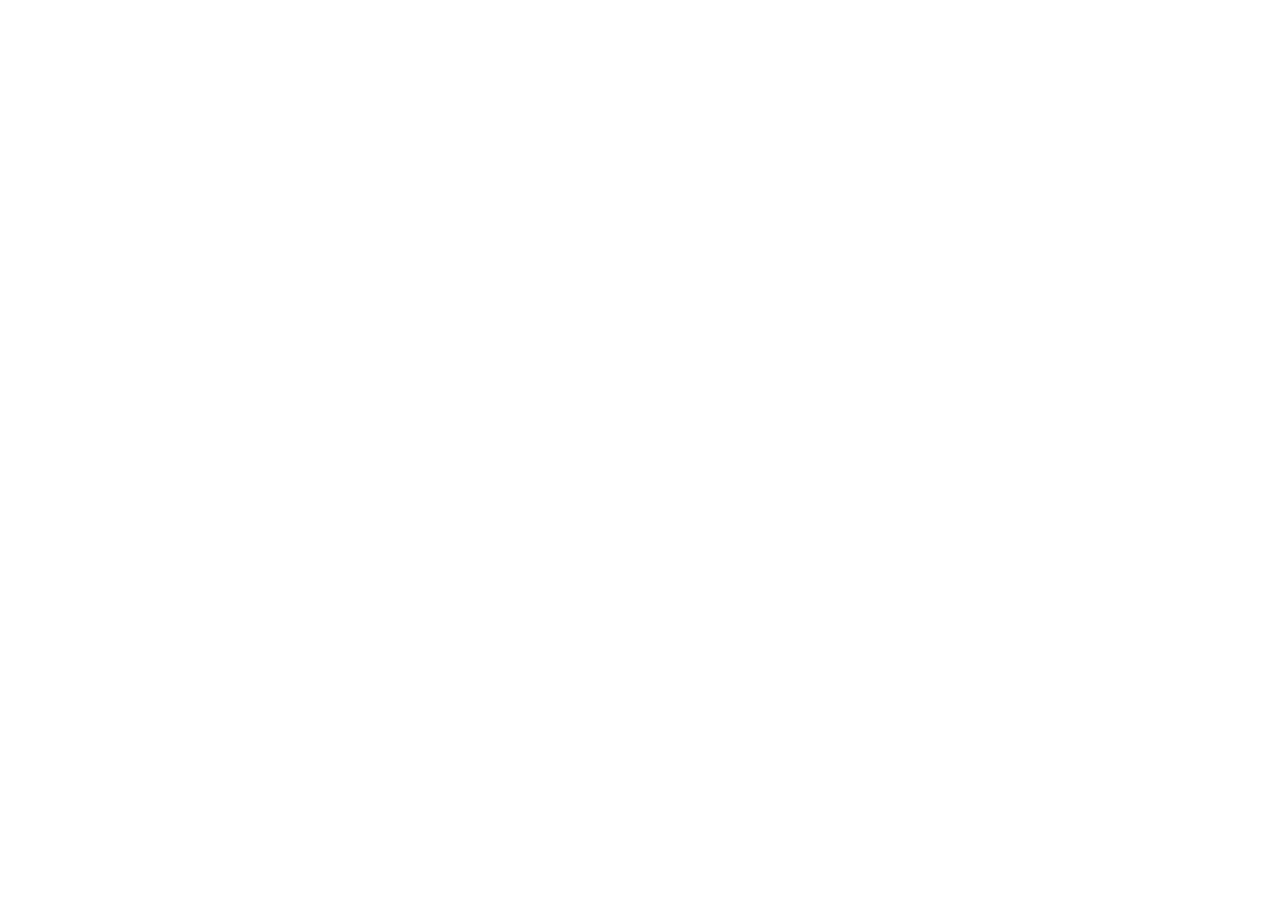
==== commit 2dda7129: "Replace project with iterate-and-adore codebase Swap the existing Done Project Solutions files for t" ====
--- a/index.html
+++ b/index.html
@@ -1,332 +1,30 @@
-<!DOCTYPE html>
+<!doctype html>
 <html lang="en">
-<head>
-  <meta charset="UTF-8" />
-  <meta name="viewport" content="width=device-width, initial-scale=1.0" />
-  <title>Done Project Solutions</title>
-  <link rel="preconnect" href="https://fonts.googleapis.com" />
-  <link rel="preconnect" href="https://fonts.gstatic.com" crossorigin />
-  <link href="https://fonts.googleapis.com/css2?family=Cormorant+Garamond:ital,wght@0,300;0,400;0,500;0,600;1,300;1,400&family=DM+Sans:wght@300;400;500&display=swap" rel="stylesheet" />
-  <link rel="stylesheet" href="css/styles.css" />
+  <head>
+    <meta charset="UTF-8" />
+    <meta name="viewport" content="width=device-width, initial-scale=1.0" />
+    <!-- TODO: Set the document title to the name of your application -->
+    <title>Lovable App</title>
+    <meta name="description" content="Lovable Generated Project">
+    <meta name="author" content="Lovable" />
+
+    <!-- TODO: Update og:title to match your application name -->
+    
+    
+    <meta property="og:type" content="website" />
+    <meta property="og:image" content="https://pub-bb2e103a32db4e198524a2e9ed8f35b4.r2.dev/ee640e02-9c95-4e7b-b1ed-fea28c3a556b/id-preview-f6465dd3--712dc766-2918-4b5b-a714-38fd955421c2.lovable.app-1772415716365.png">
+
+    <meta name="twitter:card" content="summary_large_image" />
+    <meta name="twitter:site" content="@Lovable" />
+    <meta name="twitter:image" content="https://pub-bb2e103a32db4e198524a2e9ed8f35b4.r2.dev/ee640e02-9c95-4e7b-b1ed-fea28c3a556b/id-preview-f6465dd3--712dc766-2918-4b5b-a714-38fd955421c2.lovable.app-1772415716365.png">
+    <meta property="og:title" content="Lovable App">
+  <meta name="twitter:title" content="Lovable App">
+  <meta property="og:description" content="Lovable Generated Project">
+  <meta name="twitter:description" content="Lovable Generated Project">
 </head>
-<body>
-  <nav id="nav">
-    <a class="nav-logo" href="index.html">
-      <span class="wordmark">done<span class="dot">.</span></span>
-      <span class="sub">Project Solutions</span>
-    </a>
-    <ul class="nav-links">
-      <li><a href="#approach">Approach</a></li>
-      <li><a href="#experience">Services</a></li>
-      <li><a href="#about">About</a></li>
-      <li><a href="#stewardship">Stewardship</a></li>
-      <li><a href="#invest">Invest</a></li>
-    </ul>
-    <a class="nav-cta" href="#contact">Let's Talk</a>
-  </nav>
 
-  <section class="hero">
-    <canvas id="blueprint-canvas"></canvas>
-    <div class="hero-vignette"></div>
-
-    <div class="hero-left">
-      <p class="hero-eyebrow reveal">Owner's Representation &amp; Project Advisory</p>
-      <h1 class="hero-headline reveal reveal-delay-1">
-        Bringing <em>clarity</em> and momentum to complex construction projects.
-      </h1>
-      <p class="hero-sub reveal reveal-delay-2">
-        We partner with owners and developers to proactively manage risk, align teams, and move projects forward — from early evaluation through construction.
-      </p>
-      <div class="hero-actions reveal reveal-delay-3">
-        <a href="#contact" class="btn-primary">Get in Touch</a>
-        <a href="#experience" class="btn-text">Our Services</a>
-      </div>
-    </div>
-
-    <div class="hero-right reveal reveal-delay-2">
-      <div class="hero-card">
-        <p class="hero-card-label">We support projects during</p>
-        <ul>
-          <li>Early Project Evaluation &amp; Feasibility</li>
-          <li>Project Definition &amp; Due Diligence</li>
-          <li>Pre-Construction &amp; Team Alignment</li>
-          <li>Construction-Phase Owner Representation</li>
-        </ul>
-      </div>
-    </div>
-  </section>
-
-  <div class="divider-section">
-    <p class="divider-label reveal">The problem</p>
-    <p class="divider-text reveal reveal-delay-1">
-      Complex projects don't struggle from a lack of effort.<br />They struggle from a lack of alignment.
-    </p>
-  </div>
-
-  <section class="tension">
-    <div class="tension-inner">
-      <p class="tension-eyebrow reveal">Why projects lose momentum</p>
-      <h2 class="tension-headline reveal reveal-delay-1">
-        When budgets, schedules, teams, and decisions drift out of sync — even well-intentioned projects lose momentum.
-      </h2>
-      <p class="tension-body reveal reveal-delay-2">
-        We step in to bring structure, accountability, and focus — helping ownership teams make informed decisions and keep projects moving. Our role adapts to the needs of each project, but our focus is consistent: clear decisions, disciplined execution, and fewer surprises.
-      </p>
-      <div class="tension-pillars">
-        <div class="pillar reveal">
-          <p class="pillar-num">01</p>
-          <h3 class="pillar-title">Decision-Driven</h3>
-          <p class="pillar-text">We focus on the decisions that shape outcomes, not just the tasks that fill schedules.</p>
-        </div>
-        <div class="pillar reveal reveal-delay-1">
-          <p class="pillar-num">02</p>
-          <h3 class="pillar-title">Aligned Early, Managed Continuously</h3>
-          <p class="pillar-text">Cost, schedule, design intent, and incentives are aligned early and proactively managed as the project evolves.</p>
-        </div>
-        <div class="pillar reveal reveal-delay-2">
-          <p class="pillar-num">03</p>
-          <h3 class="pillar-title">Senior Involvement Throughout</h3>
-          <p class="pillar-text">Direct access to experienced leadership. No handoffs. No layers.</p>
-        </div>
-      </div>
-    </div>
-  </section>
-
-  <div class="services-bar">
-    <p class="services-bar-label">Services</p>
-    <a class="service-pill" href="custom-dashboards.html">Custom Dashboards</a>
-    <a class="service-pill" href="pre-construction.html">Pre-Construction</a>
-    <a class="service-pill" href="scheduling-resource-management.html">Scheduling &amp; Resource Management</a>
-    <a class="service-pill" href="cost-management.html">Cost Management</a>
-  </div>
-
-  <section class="services-overview" id="experience">
-    <div class="section-header">
-      <div>
-        <p class="section-label reveal">Our Services</p>
-        <h2 class="section-headline reveal reveal-delay-1">Four focused service lines built to keep projects moving.</h2>
-      </div>
-      <p class="section-intro reveal reveal-delay-2">
-        Each service has dedicated methods, reporting, and controls. Explore each one to see how Done Project Solutions helps owners avoid surprises and keep performance aligned.
-      </p>
-    </div>
-
-    <div class="service-grid">
-      <article class="service-card reveal">
-        <h3>Custom Dashboards</h3>
-        <p>Real-time visibility across financial and execution metrics so leaders can make clear decisions fast.</p>
-        <ul class="service-mini-list">
-          <li>Cash flow projections</li>
-          <li>Construction schedule status</li>
-          <li>Budget and procurement status</li>
-        </ul>
-        <a href="custom-dashboards.html" class="btn-text">View Service</a>
-      </article>
-
-      <article class="service-card reveal reveal-delay-1">
-        <h3>Pre-Construction</h3>
-        <p>Set the project up for delivery success with early schedule logic, budget alignment, and scoped clarity.</p>
-        <ul class="service-mini-list">
-          <li>Preliminary scheduling</li>
-          <li>Design/VE and constructibility support</li>
-          <li>Bidding and permitting support</li>
-        </ul>
-        <a href="pre-construction.html" class="btn-text">View Service</a>
-      </article>
-
-      <article class="service-card reveal reveal-delay-1">
-        <h3>Scheduling &amp; Resource Management</h3>
-        <p>Integrated project controls that connect time, workforce, cost, and procurement into one management strategy.</p>
-        <ul class="service-mini-list">
-          <li>Cost-loaded schedules</li>
-          <li>Workforce resource loading</li>
-          <li>Material procurement sequencing</li>
-        </ul>
-        <a href="scheduling-resource-management.html" class="btn-text">View Service</a>
-      </article>
-
-      <article class="service-card reveal reveal-delay-2">
-        <h3>Cost Management</h3>
-        <p>Continuous budget stewardship from baseline through closeout, including contingency and change management.</p>
-        <ul class="service-mini-list">
-          <li>Budget and contingency management</li>
-          <li>Margin forecasting</li>
-          <li>Change order review and control</li>
-        </ul>
-        <a href="cost-management.html" class="btn-text">View Service</a>
-      </article>
-    </div>
-  </section>
-
-  <section class="approach" id="approach">
-    <div class="section-header">
-      <div>
-        <p class="section-label reveal">Our Capabilities</p>
-        <h2 class="section-headline reveal reveal-delay-1">Every project is different — but most break down in familiar ways.</h2>
-      </div>
-      <p class="section-intro reveal reveal-delay-2">
-        Budgets drift. Schedules slip. Teams lose alignment. Decisions get deferred instead of made. We partner with owners and developers to bring structure, accountability, and momentum to complex projects.
-      </p>
-    </div>
-    <div class="approach-items">
-      <div class="approach-item reveal">
-        <span class="approach-item-num">01</span>
-        <div>
-          <h3 class="approach-item-title">Early Project Evaluation</h3>
-          <p class="approach-item-text">Grounding projects in realistic cost, schedule, and risk expectations before commitments are made. We help you understand what you're getting into before you're in it.</p>
-        </div>
-      </div>
-      <div class="approach-item reveal reveal-delay-1">
-        <span class="approach-item-num">02</span>
-        <div>
-          <h3 class="approach-item-title">Project Definition &amp; Due Diligence</h3>
-          <p class="approach-item-text">Defining scope, aligning stakeholders, and surfacing risks early — so that decision-making is informed and the project starts on solid footing.</p>
-        </div>
-      </div>
-      <div class="approach-item reveal reveal-delay-1">
-        <span class="approach-item-num">03</span>
-        <div>
-          <h3 class="approach-item-title">Pre-Construction &amp; Team Alignment</h3>
-          <p class="approach-item-text">Coordinating design, procurement, and contractor selection with disciplined oversight — ensuring cost, schedule, and intent stay aligned before construction begins.</p>
-        </div>
-      </div>
-      <div class="approach-item reveal reveal-delay-2">
-        <span class="approach-item-num">04</span>
-        <div>
-          <h3 class="approach-item-title">Construction-Phase Owner Representation</h3>
-          <p class="approach-item-text">Serving as an experienced extension of the ownership team through delivery — protecting interests, resolving issues, and keeping the project on track.</p>
-        </div>
-      </div>
-    </div>
-  </section>
-
-  <section class="statement">
-    <div class="statement-inner">
-      <p class="section-label reveal">Our Belief</p>
-      <p class="statement-quote reveal reveal-delay-1">
-        "Projects succeed when they are <em>proactively managed</em> — not just coordinated."
-      </p>
-      <a href="#approach" class="statement-link reveal reveal-delay-2">View Our Approach</a>
-    </div>
-  </section>
-
-  <section class="about-section" id="about">
-    <div>
-      <p class="section-label reveal">About Done Project Solutions</p>
-      <h2 class="section-headline reveal reveal-delay-1" style="margin-bottom: 28px;">Boutique. Selective. Senior-Led.</h2>
-      <p class="about-text reveal reveal-delay-2">
-        Done Project Solutions was formed around a simple belief: projects perform better when experienced leaders stay close to the work.
-      </p>
-      <p class="about-text long reveal reveal-delay-2">
-        Our standards were shaped on large, complex projects where accountability, clarity, and execution discipline were non-negotiable. We operate as a boutique firm by design — selective in our partnerships and focused on where our involvement creates meaningful value.
-      </p>
-      <a href="#about" class="btn-text reveal reveal-delay-3">Learn More About Us</a>
-    </div>
-    <div class="reveal reveal-delay-2">
-      <div class="stat-card">
-        <p class="stat-number">$4B+</p>
-        <p class="stat-label">Construction Value Supported</p>
-      </div>
-      <div class="stat-card">
-        <p class="stat-number" style="font-size:26px;font-style:italic;">Boutique by Design</p>
-        <p class="stat-label">Selective Partnerships Only</p>
-      </div>
-      <div class="stat-card">
-        <p class="stat-number" style="font-size:20px;font-style:italic;line-height:1.4;">Hospitality · Multifamily<br />Technically Complex Development</p>
-        <p class="stat-label" style="margin-top:12px;">Primary Project Sectors</p>
-      </div>
-    </div>
-  </section>
-
-  <section class="stewardship-section" id="stewardship">
-    <div class="stewardship-inner">
-      <p class="reveal" style="font-size:9px;letter-spacing:3px;text-transform:uppercase;color:var(--accent);margin-bottom:32px;">Stewardship</p>
-      <h2 class="reveal reveal-delay-1" style="font-family:var(--serif);font-size:clamp(28px,3.5vw,44px);font-weight:300;line-height:1.3;margin-bottom:28px;">
-        We believe our work, time, and resources are entrusted to us by God.
-      </h2>
-      <p class="reveal reveal-delay-2" style="font-size:15px;color:rgba(230,226,216,0.55);line-height:1.8;margin-bottom:48px;">
-        As part of that responsibility, we commit a portion of our revenue and time to serving organizations creating meaningful, long-term community impact — including faith-aligned organizations, community and mission-driven facilities, and groups needing planning or execution support.
-      </p>
-      <a href="#invest" class="btn-primary reveal reveal-delay-3">Learn About Our Commitment</a>
-    </div>
-  </section>
-
-  <section class="invest-section" id="invest">
-    <div class="invest-card reveal">
-      <p class="section-label">Invest With Our Partners</p>
-      <h2 class="section-headline" style="margin-bottom: 16px;">Strategic development opportunities for aligned partners.</h2>
-      <p>We work with select investment and development partners to evaluate opportunities, mitigate execution risk, and protect long-term value in complex projects.</p>
-      <a class="btn-primary" href="mailto:info@doneprojectsolutions.com?subject=Invest%20With%20Done%20Project%20Solutions">Request Investment Information</a>
-    </div>
-  </section>
-
-  <section class="contact-cta" id="contact">
-    <div>
-      <p class="section-label reveal">Let's Talk</p>
-      <h2 class="cta-headline reveal reveal-delay-1">
-        If you're navigating a complex project and want an experienced partner at the table — we should talk.
-      </h2>
-    </div>
-    <form class="cta-form reveal reveal-delay-2" action="mailto:info@doneprojectsolutions.com" method="post" enctype="text/plain">
-      <div class="form-row">
-        <div class="form-field"><label for="first-name">First Name</label><input id="first-name" name="first_name" type="text" placeholder="Jane" required /></div>
-        <div class="form-field"><label for="last-name">Last Name</label><input id="last-name" name="last_name" type="text" placeholder="Smith" required /></div>
-      </div>
-      <div class="form-field"><label for="email">Email</label><input id="email" name="email" type="email" placeholder="jane@company.com" required /></div>
-      <div class="form-field"><label for="project-type">Project Type</label><input id="project-type" name="project_type" type="text" placeholder="Hospitality, Multifamily, Other…" /></div>
-      <div class="form-field"><label for="project-notes">Tell us about your project</label><textarea id="project-notes" name="project_notes" placeholder="A brief overview — we'll take it from there."></textarea></div>
-      <div class="form-submit">
-        <button type="submit" class="btn-primary">Send Message →</button>
-      </div>
-    </form>
-  </section>
-
-  <footer>
-    <div class="footer-top">
-      <div class="footer-brand">
-        <p class="wordmark">done<span class="dot">.</span></p>
-        <p class="sub">Project Solutions</p>
-        <p>Bringing clarity and momentum to complex construction projects. Boutique owner's representation and project advisory.</p>
-      </div>
-      <div class="footer-col">
-        <h4>Pages</h4>
-        <ul>
-          <li><a href="index.html">Home</a></li>
-          <li><a href="index.html#approach">Our Approach &amp; Capabilities</a></li>
-          <li><a href="index.html#experience">Project Experience</a></li>
-          <li><a href="index.html#about">About Us</a></li>
-          <li><a href="index.html#stewardship">Stewardship</a></li>
-          <li><a href="index.html#invest">Invest With Our Partners</a></li>
-          <li><a href="mailto:info@doneprojectsolutions.com?subject=Client%20Portal%20Access">Client Portal</a></li>
-        </ul>
-      </div>
-      <div class="footer-col">
-        <h4>Contact</h4>
-        <ul>
-          <li><a href="mailto:info@doneprojectsolutions.com">info@doneprojectsolutions.com</a></li>
-          <li><a href="https://www.linkedin.com/" target="_blank" rel="noopener noreferrer">LinkedIn</a></li>
-        </ul>
-        <div style="margin-top:36px;">
-          <h4>Client Access</h4>
-          <ul style="margin-top:12px;">
-            <li><a href="mailto:info@doneprojectsolutions.com?subject=Project%20Dashboard%20Login%20Request">Project Dashboard Login →</a></li>
-          </ul>
-        </div>
-      </div>
-    </div>
-    <div class="footer-bottom">
-      <p>© 2026 Done Project Solutions. All rights reserved.</p>
-      <div class="footer-services">
-        <span>Project Development</span>
-        <span>Owner's Representation</span>
-        <span>Construction Management</span>
-        <span>Pre-Construction</span>
-        <span>Due Diligence</span>
-      </div>
-    </div>
-  </footer>
-
-  <script src="js/blueprint.js"></script>
-  <script src="js/main.js"></script>
-</body>
+  <body>
+    <div id="root"></div>
+    <script type="module" src="/src/main.tsx"></script>
+  </body>
 </html>
